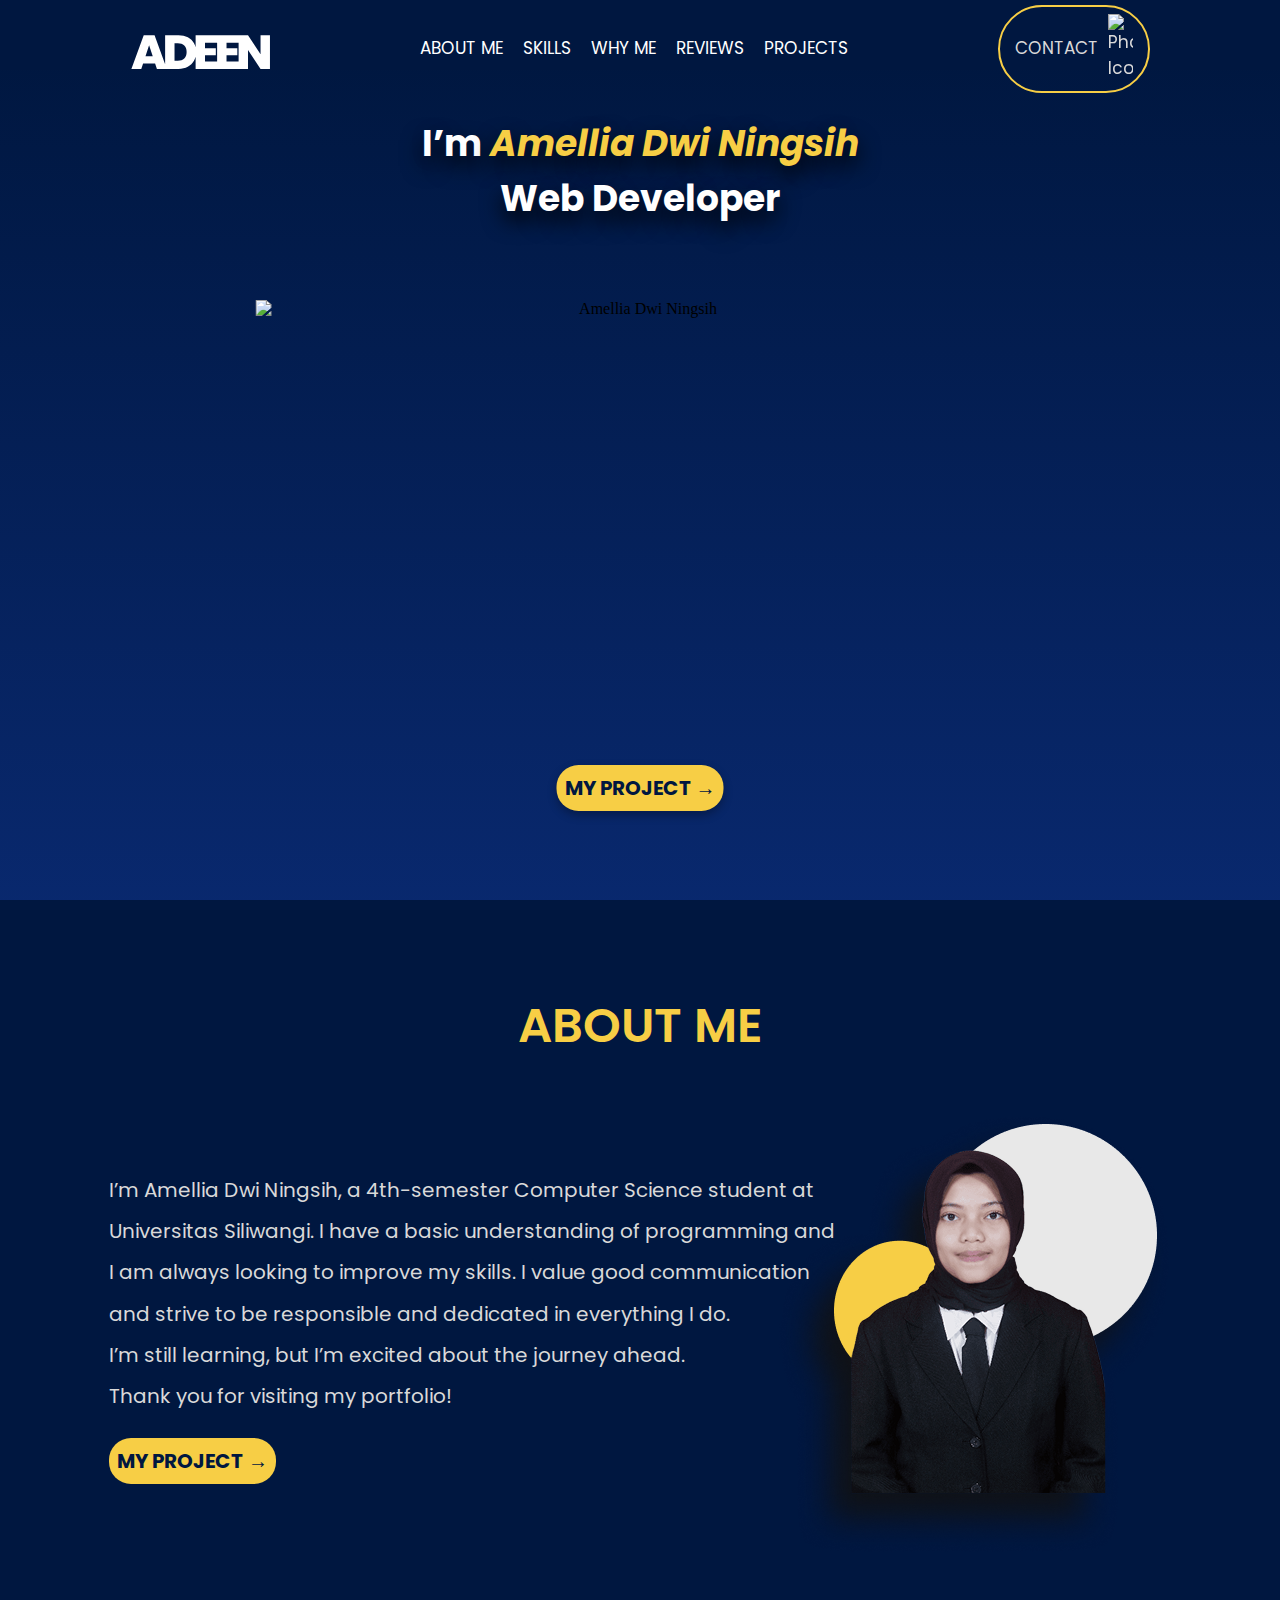
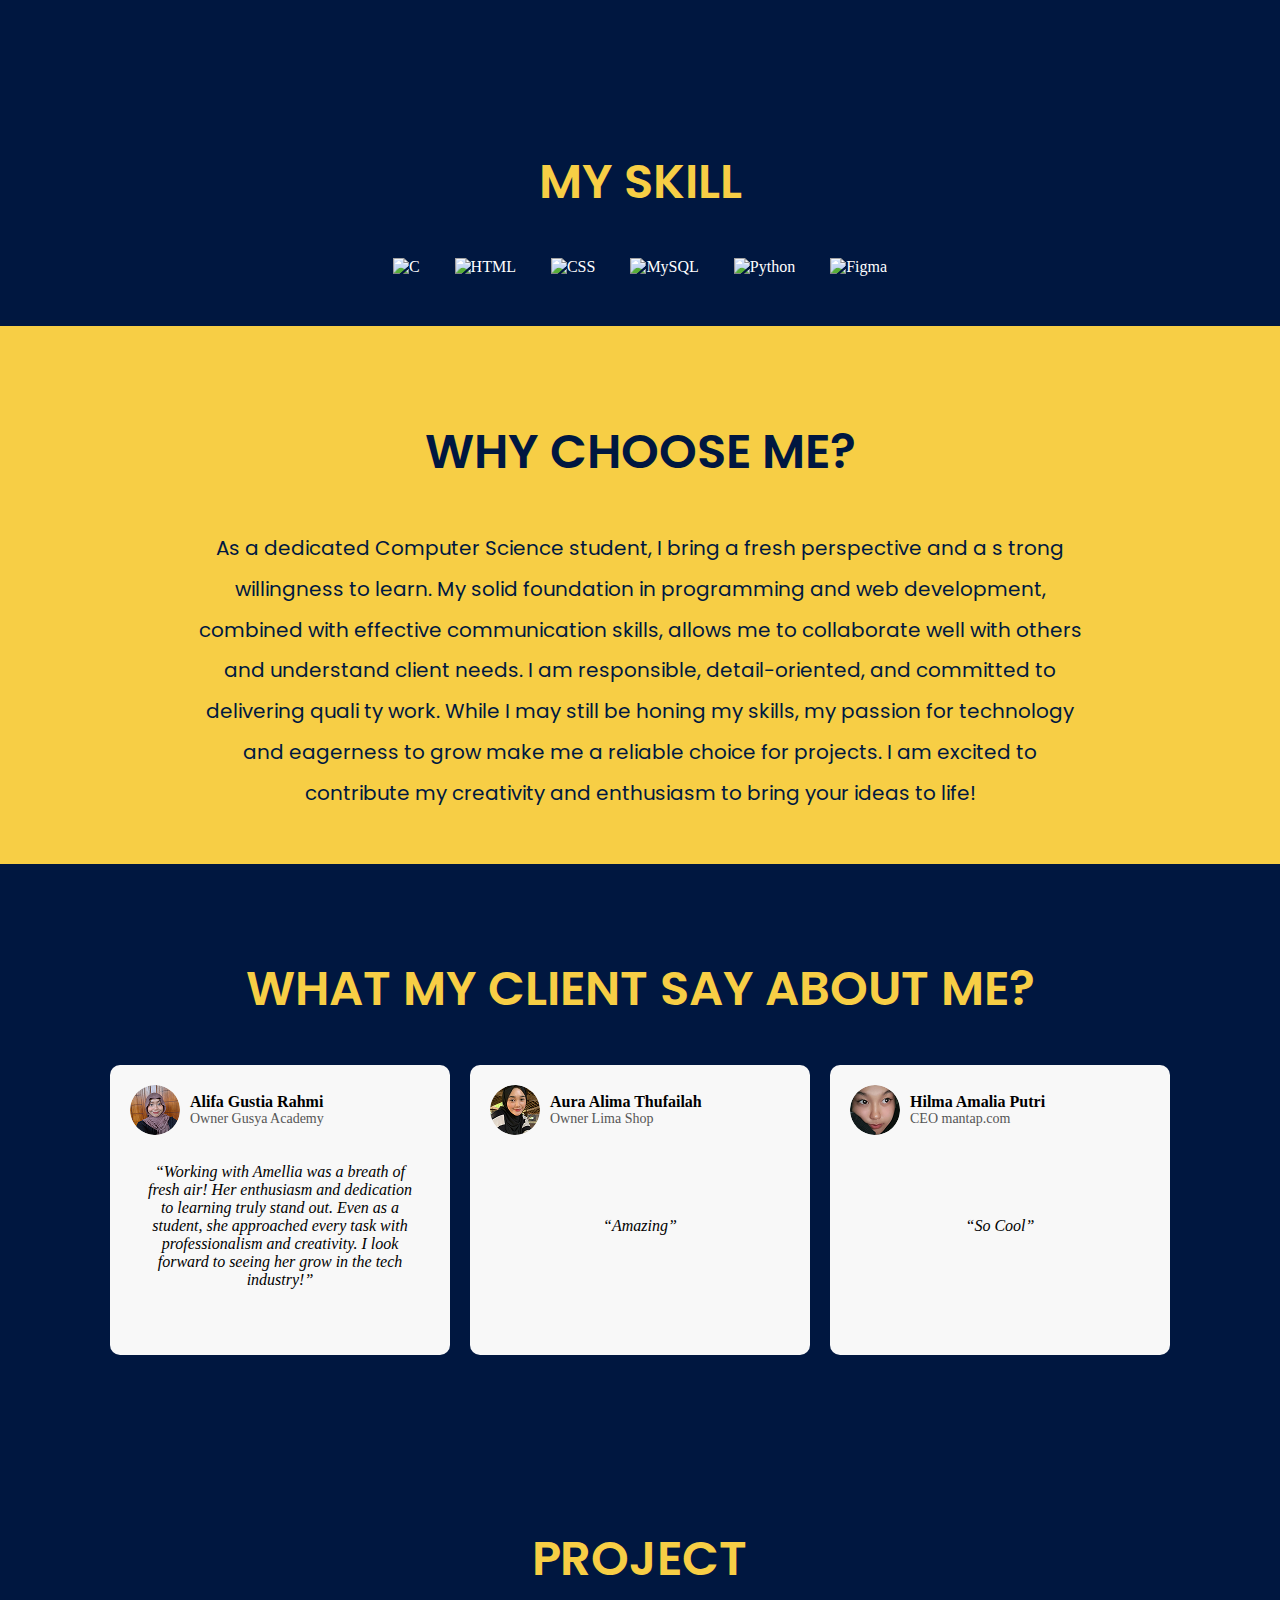
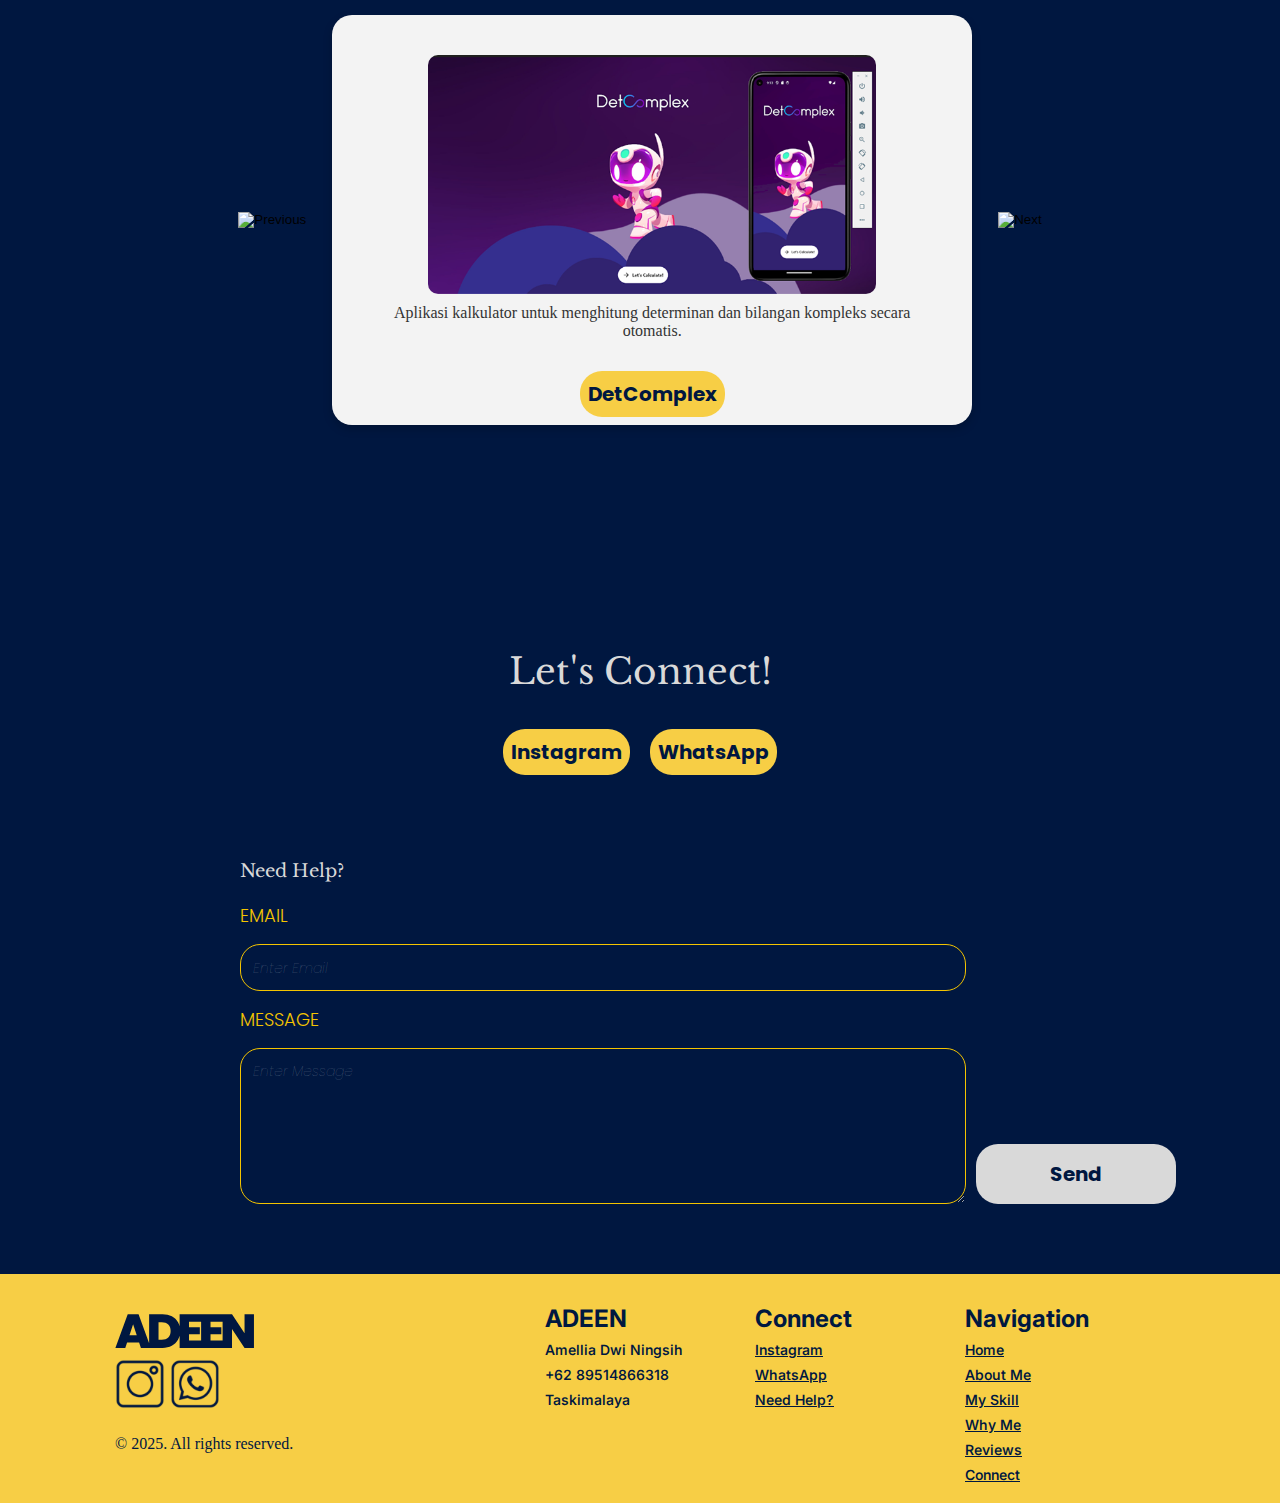
==== index.html @ 59eda33c "penyesuaian css -responsif" ====
<!DOCTYPE html>
<html lang="id"> 
  <head>
    <meta charset="UTF-8" />
    <meta name="viewport" content="width=device-width, initial-scale=1.0" />
    <title>Portofolio Amelia</title>
    <link rel="stylesheet" href="styles.css" />
  </head>
  <body>
    <header>
      <nav>
        <div class="logo-nav">
          <img src="gambar/logoADEENwhite.svg" alt="ADEEN Logo" />
        </div>
        <!-- <div class="hamburger" id="hamburger">&#9776;</div> -->
        <ul class="nav-menu">
          <li class="list-nav-menu">
            <a href="#about">ABOUT ME</a>
          </li>
          <li class="list-nav-menu"><a href="#skills">SKILLS</a></li>
          <li class="list-nav-menu"><a href="#why-me">WHY ME</a></li>
          <li class="list-nav-menu">
            <a href="#reviews">REVIEWS</a>
          </li>
          <li class="list-nav-menu">
            <a href="#projects">PROJECTS</a>
          </li>
        </ul>
        <a href="#connect" class="contact-button list-nav-menu">
          CONTACT
          <img src="gambar/call.svg" alt="Phone Icon" class="phone-icon" />
        </a>
      </nav>
    </header>

    <!-- <script src="script.js"></script> -->

    <!-- Home -->
    <section id="home">
      <p class="home-tittle-shadow">
               <span class="htittle-white">I’m</span
          ><span class="htittle-white">&nbsp;</span
          ><span class="htittle-yellow">Amellia Dwi Ningsih<br /></span
          ><span class="htittle-white">Web Developer</span>
        </p>
      </p>
      <img src="gambar/akuhome.svg" alt="Amellia Dwi Ningsih" />
      <a href="#projects" class="button">MY PROJECT →</a>
    </section>

    <!-- about -->
    <section id="about">
      <div class="about-container">
        <h2 class="tittle-nav-menu">ABOUT ME</h2>
        <div class="about-content">
          <div class="about-text">
            <div class="text-container">              
            <p class="descriptme">
              I’m Amellia Dwi Ningsih, a 4th-semester Computer Science student
              at Universitas Siliwangi. I have a basic understanding of
              programming and <br> I am always looking to improve my skills. I value
              good communication <br> and strive to be responsible and dedicated in
              everything I do.<br> I’m still learning, but I’m excited about the
              journey ahead.<br> Thank you for visiting my portfolio!
            </p>
            </div>
            <a href="#projects" class="button">MY PROJECT →</a>
          </div class="about-image">
          <img src="gambar/akuaboutme.png" alt="Amellia Dwi Ningsih" />
        </div>
      </div>
    </section>


    <!-- Skills -->
    <br>
    <br>
    <br>
    <section id="skills">
      <div class="frame-skill-container">
        <h2 class="tittle-nav-menu">MY SKILL</h2>
        <div class="skills-container">
          <div class="skill-icon"><img src="gambar/Group c.svg" alt="C" /></div>
          <div class="skill-icon"><img src="gambar/Group html.svg" alt="HTML" /></div>
          <div class="skill-icon"><img src="gambar/Group css.svg" alt="CSS" /></div>
          <div class="skill-icon"><img src="gambar/Group sql.svg" alt="MySQL" /></div>
          <div class="skill-icon"><img src="gambar/Group py.svg" alt="Python" /></div>
          <div class="skill-icon"><img src="gambar/Group fig.svg" alt="Figma" /></div>
        </div>
      </div>
    </section>

    <!-- Why Me -->
    <section id="why-me">
      <h2 class="tittle-nav-menu">WHY CHOOSE ME?</h2>
      <p class="descript-skill">
        As a dedicated Computer Science student, I bring a fresh perspective and
        a s trong willingness to learn. My solid foundation in programming and
        web development, combined with effective communication skills, allows me
        to collaborate well with others and understand client needs. I am
        responsible, detail-oriented, and committed to delivering quali ty work.
        While I may still be honing my skills, my passion for technology and
        eagerness to grow make me a reliable choice for projects. I am excited
        to contribute my creativity and enthusiasm to bring your ideas to life!
      </p>
    </section>

    <!-- Reviews -->
    <section id="reviews">
      <h2 class="tittle-nav-menu">WHAT MY CLIENT SAY ABOUT ME?</h2>
      <div class="reviews-container">
        <div class="review">
          <div class="testimonials">
            <div class="testimonial">
              <div class="info-container">
                <img src="gambar/alifa.png" alt="Alifa Gustia Rahmi" />
                <div class="info">
                  <h4>Alifa Gustia Rahmi</h4>
                  <p>Owner Gusya Academy</p>
                </div>
              </div>
              <p class="quote">“Working with Amellia was a breath of fresh air! Her enthusiasm and dedication to learning truly stand out. Even as a student, she approached every task with professionalism and creativity. I look forward to seeing her grow in the tech industry!”</p>
            </div>
          
            <div class="testimonial">
              <div class="info-container">
              <img src="gambar/aura.png" alt="Aura Alima Thufailah" />
              <div class="info">
                <h4>Aura Alima Thufailah</h4>
                <p>Owner Lima Shop</p>
              </div>
              </div>
              <p class="quote">“Amazing”</p>
            </div>
          
            <div class="testimonial">
               <div class="info-container">
              <img src="gambar/hilma.png" alt="Hilma Amalia Putri" />
              <div class="info">
                <h4>Hilma Amalia Putri</h4>
                <p>CEO mantap.com</p>
              </div>
              </div>
              <p class="quote">“So Cool”</p>
              </div>
          </div>
          <br>
        </div>
      </div>
    </section>      

        
    <!-- Project -->
    <section id="projects">
      <div class="project-frame-container">
        <div class="project-tittle">PROJECT</div>

        <div class="project-container">
          <!-- Tombol panah kiri -->
          <button class="prev" onclick="prevSlide()">
            <img src="gambar/arrow left.svg" alt="Previous" />
          </button>

          <!-- Project Slider -->
          <div class="project-slider">
            <div class="project-wrapper">
              <div class="project-card">
                <img src="gambar/detcomplex1.png" alt="Project 1" />
                <p class="project-description">
                  Aplikasi kalkulator untuk menghitung determinan dan bilangan
                  kompleks secara otomatis.
                </p>
                <button class="button">DetComplex</button>
              </div>
              <div class="project-card">
                <img src="gambar/namboot1.png" alt="Project 2" />
                <p class="project-description">Deskripsi proyek kedua.</p>
                <button class="button">Lihat Detail</button>
              </div>
            </div>
          </div>

          <!-- Tombol panah kanan -->

          <button class="next" onclick="nextSlide()">
            <img src="gambar/arrow right.svg" alt="Next" />
          </button>
        </div>
      </div>
    </section>

    <!-- Connect -->
     <br><br><br><br> <br><br><br><br>
    <section id="connect">
      <div class="container-lets">
      <div class="lets-tittle">Let's Connect!</div>
      <div class="connect-buttons-container">
        <a href="#" class="button">Instagram</a>
        <a href="#" class="button">WhatsApp</a>
      </div>
      </div>
    </section>
 

    <!-- FAQ -->
    <section id="faq">
      <div class="faq-container">
      <h2 class="faq-title">Need Help?</h2>
      <form class="faq-form">
        <label for="email">EMAIL</label>
        <input type="email" id="email" name="email" placeholder="Enter Email" required />      
          <label for="message">MESSAGE</label>
          <div class="message-container">
        <textarea id="message" name="message" placeholder="Enter Message" required></textarea>

        <button type="submit" class="button">Send</button>
        </div>
      </form>
    </div>
    </section>

    <!-- Footer -->
    <footer>
      <div class="footer-container">
        <div class="footer-col">
          <div class="logo">
            <img src="gambar/logoADEENblue.svg" alt="ADEEN Logo" />
          </div>
          <div class="social-icons">
            <img class="soc-logo" src="gambar/instagram.svg" alt="Instagram" />
            <img class="soc-logo" src="gambar/whatsapp.svg" alt="WhatsApp" />
          </div>
          <p>&copy; 2025. All rights reserved.</p>
        </div>
        <div class="frame-nav-footbar">
          <div class="footer-col">
            <div class="tittle-footer-menu">ADEEN</div>
            <div>Amellia Dwi Ningsih</div>
            <div>+62 89514866318</div>
            <div>Taskimalaya</div>
          </div>
          <div class="footer-col">
            <div class="tittle-footer-menu">Connect</div>
            <a href="#">Instagram</a>
            <a href="#">WhatsApp</a>
            <a href="#faq">Need Help?</a>
          </div>
          <div class="footer-col">
            <div class="tittle-footer-menu">Navigation</div>
            <a href="#home">Home</a>
            <a href="#about">About Me</a>
            <a href="#skills">My Skill</a>
            <a href="#why-me">Why Me</a>
            <a href="#reviews">Reviews</a>
            <a href="#connect">Connect</a>
          </div>
        </div>
      </div>
    </footer>
  </body>
</html>
---- styles.css ----
@import url("https://fonts.googleapis.com/css?family=Poppins:700,600,700italic,300,800,500,400|Baskervville:400,400italic|Libre+Baskerville:400|Inter:500,700");

/* font */

/* ================= */
/* BUTTON */
/* ================= */
.button {
  font-size: 20px;
  font-family: "Poppins", Helvetica;
  font-weight: 700;
  color: #001740;
  background-color: #f7ce45;
  border-radius: 22px;
  padding: 8px;
  display: inline-flex;
  align-items: center;
  justify-content: center;
  gap: 5px;
  overflow: hidden;
  text-align: center;
  line-height: normal;
  text-decoration: none;
  border: none;
  cursor: pointer;
  transition: background-color 0.3s ease;
}

/* Efek hover */
.button:hover {
  background-color: #e0a800;
  transform: scale(1.1);
  box-shadow: 0px 4px 10px rgba(0, 0, 0, 0.2);
}

/* Efek aktif (saat diklik) */
.button:active {
  transform: scale(0.95);
}

#home .button {
  position: absolute;
  top: 85%;
  left: 50%;
  transform: translateX(-50%);
  box-shadow: 0px 4px 10px rgba(0, 0, 0, 0.3);
  z-index: 5;
}

#about .button {
  width: fit-content;
  float: left;
  margin-left: 0;
}

#projects .button {
  margin-top: 15px;
  margin-bottom: 20px;
}

#faq .button {
  background-color: #d9d9d9;
  position: relative;
  white-space: nowrap;
  width: fit-content;
  padding: 15px 25px;
  min-width: 200px;
}

/* ============== */
/* TITTLE MENU*/
/* ============== */
.list-nav-menu {
  color: #d9d9d9;
  font-family: "Poppins", Helvetica;
  font-size: 17px;
  font-style: normal;
  font-weight: 400;
  line-height: 1.5;
  margin-top: -10px;
  transition: color 0.3s ease, transform 0.2s ease, text-shadow 0.3s ease;
  text-decoration: none;
}

.next:hover,
.prev:hover,
.list-nav-menu:hover {
  color: #ffffff; /* Warna lebih terang */
  text-shadow: 0px 0px 10px rgba(255, 255, 255, 0.7); /* Efek glow */
  transform: scale(1.05); /* Sedikit membesar */
}

.list-nav-menu:active {
  color: #ffcc00; /* Warna berubah saat diklik */
  transform: scale(0.95); /* Sedikit mengecil untuk efek ditekan */
}

.tittle-nav-menu {
  color: #f7ce45;
  font-family: "Poppins", Helvetica;
  font-size: 48px;
  font-style: normal;
  font-weight: 600;
}

#why-me .tittle-nav-menu {
  color: #001740;
}

.tittle-footer-menu {
  color: #001840;
  font-family: "Inter", Helvetica;
  font-size: 24px;
  font-style: normal;
  font-weight: 700;
  padding: 0;
}

/* =============== */
/* BODY */

body,
html {
  overflow-x: hidden;
  width: 100%;
  margin: 0;
  padding: 0;
  background: #001740;
  background-size: cover;
  background-position: center;
}

/* ============== */
/* HEADER/NAV */

header {
  background: #001740;
  color: white;
  padding: 15px 0;
  text-align: center;
  position: fixed;
  width: 100%;
  height: 40px;
  top: 0;
  z-index: 1000;
}

nav {
  display: flex;
  justify-content: center;
  align-items: center;
  gap: 150px;
  padding: 0px;
}

.nav-menu {
  list-style: none;
  display: flex;
  gap: 20px;
  padding: 0;
}

.nav-menu li a {
  color: white;
  text-decoration: none;
}

.contact-button {
  display: inline-flex;
  justify-content: center;
  align-items: center;
  background: transparent; /* Menghapus background color */
  padding: 10px 15px;
  border-radius: 100px;
  text-decoration: none;
  border: 2px solid #f7ce45;
}

.contact-button:hover {
  background: #e0a800;
  color: #001740;
}

.phone-icon {
  width: 25px; /* Atur lebar ikon sesuai kebutuhan */
  height: auto; /* Memastikan proporsi gambar tetap terjaga */
  margin-left: 10px; /* Memberikan jarak antara ikon dan teks */
  margin-top: -3px;
}

#home {
  width: 100%;
  height: 100vh;
  background: linear-gradient(180deg, #001740 6%, rgba(29, 80, 215, 0.3) 100%);
  padding-top: 0px;
  flex-direction: column;
  align-items: center;
  justify-content: center;
  text-align: center;
  overflow: hidden; /* Mencegah gambar keluar dari section */
}

.home-tittle-shadow {
  font-family: "Poppins", Helvetica;
  font-size: 36px;
  position: absolute;
  left: 50%;
  transform: translateX(-50%);
  top: 80px;
  text-shadow: 0px 10px 21.7px #000000;
  max-width: 80%; /* Lebar teks fleksibel sesuai ukuran layar */
  width: fit-content; /* Menyesuaikan lebar teks sesuai kontennya */
  text-align: center;
  z-index: 2;
}

.htittle-white {
  color: #ffffff;
  font-style: normal;
  font-weight: 700;
}

.htittle-yellow {
  color: #f7ce45;
  font-style: italic;
  font-weight: 700;
}

#home img {
  background-color: transparent;
  height: 600px;
  left: 50%;
  position: absolute;
  bottom: 0;
  width: 769px;
  transform: translateX(-50%);
  opacity: 1;
}

#about,
#skills {
  display: flex;
  align-items: center;
  padding: 50px;
  text-align: center;
  background-color: #001740;
  color: white;
  justify-content: center;
}
.about-container {
  max-width: 100%;
  width: 90%;
  display: flex;
  flex-direction: column;
  align-items: center;
  justify-content: center;
}
.about-content {
  display: flex;
  justify-content: space-between; /* Membuat dua kolom */
  align-items: center;
  width: 100%;
  gap: 100px;
  flex-wrap: wrap; /* Agar tetap responsif di layar kecil */
}

.about-text {
  flex: 1;
  min-width: 300px;
  text-align: left;
}

.descriptme {
  background-color: transparent;
  color: #d9d9d9;
  font-family: "Poppins", Helvetica;
  font-size: 20px;
  font-style: normal;
  font-weight: 400;
  letter-spacing: 0px;
  line-height: 41.3px;
  margin-left: 0px;
  margin-top: -1px;
  position: relative;
  text-align: left;
  width: 806px;
}

.about-image {
  flex-shrink: 0;
  margin-left: 100px;
  display: flex;
  justify-content: center;
}

.about-image img {
  width: 300px;
  height: auto;
  border-radius: 10px;
  object-fit: cover;
}

#why-me {
  padding: 50px;
  text-align: center;
  background-color: #f7ce45;
  color: #002147;
}

.descript-skill {
  background-color: transparent;
  color: #001840;
  font-family: "Poppins", Helvetica;
  font-size: 20px;
  font-style: normal;
  font-weight: 400;
  height: auto;
  /* left: 217px; */
  letter-spacing: 0px;
  line-height: 40.8px;
  /* position: absolute; */
  text-align: center;
  justify-content: center;
  top: 2336px;
  width: 890px;
  margin: 0 auto;
}

.skills-container {
  align-items: flex-end;
  background-color: transparent;
  display: inline-flex;
  gap: 35px;
  left: 134px;
  /* position: absolute; */
  top: 1813px;
  justify-content: center;
}

.frame-skill-container {
  display: flex;
  flex-direction: column; /* Sebagai kolom, jika Anda ingin elemen lain di bawah */
  align-items: center; /* Pusatkan secara horizontal */
  justify-content: center; /* Pusatkan secara vertikal */
}

#reviews {
  padding: 50px;
  text-align: center;
}

.testimonials {
  display: flex;
  gap: 20px;
  justify-content: center;
}

.testimonial {
  background: #f8f8f8;
  height: 250px;
  min-height: 250px;
  padding: 20px;
  border-radius: 10px;
  width: 300px;
  text-align: left; /* Rata kiri */
  display: flex;
  flex-direction: column;
  align-items: flex-start; /* Gambar & info tetap di kiri */
  justify-content: space-between; /* Pastikan ada ruang untuk quote */
  position: relative; /* Pastikan posisi relatif untuk quote */
}

.testimonial .info-container {
  display: flex;
  align-items: center;
  gap: 10px; /* Jarak antara gambar dan teks */
}

.testimonial img {
  width: 50px;
  height: 50px;
  border-radius: 50%;
  object-fit: cover;
}

.info h4 {
  margin: 0;
  font-size: 16px;
}

.info p {
  margin: 0;
  font-size: 14px;
  color: #555;
}

.quote {
  font-style: italic;
  text-align: center;
  position: absolute; /* Quote akan tetap di tengah */
  top: 50%; /* Pusatkan secara vertikal */
  left: 50%; /* Pusatkan secara horizontal */
  transform: translate(
    -50%,
    -50%
  ); /* Koreksi posisi agar benar-benar di tengah */
  width: 80%; /* Bisa disesuaikan agar tidak terlalu melebar */
}

.project-frame-container {
  display: flex;
  flex-direction: column; /* Sebagai kolom, jika Anda ingin elemen lain di bawah */
  align-items: center; /* Pusatkan secara horizontal */
  justify-content: center; /* Pusatkan secara vertikal */
}
.project-container {
  display: flex;
  align-items: center;
  justify-content: center;
  gap: 20px;
}
.project-tittle {
  text-align: center;
  color: #f7ce45;
  font-family: "Poppins", Helvetica;
  font-size: 48px;
  font-style: normal;
  font-weight: 600;
  margin-bottom: 20px;
  padding-top: 100px;
}

.project-slider {
  position: relative;
  width: 600px;
  height: 370px;
  margin: auto;
  overflow: hidden;
  background-color: #f3f3f3;
  border-radius: 20px;
  padding: 20px;
  box-shadow: 0 4px 10px rgba(0, 0, 0, 0.2);
}

.project-wrapper {
  display: flex;
  transition: transform 0.5s ease-in-out;
  width: 100%;
}

.project-card {
  min-width: 100%;
  text-align: center;
  padding: 20px;
  box-sizing: border-box;
}

.project-description {
  margin-top: 10px;
  font-size: 16px;
  color: #333;
}

.prev,
.next {
  background-color: transparent;
  border: none;
  cursor: pointer;
  z-index: 10;
  position: relative;
}

.prev img,
.next img {
  width: 50px; /* Atur ukuran SVG */
  height: 50px;
}

.project-card img {
  max-width: 80%; /* Atur ukuran maksimal gambar */
  height: auto;
  display: block;
  margin: 0 auto;
  border-radius: 10px;
  object-fit: contain; /* Pastikan gambar tidak terpotong */
}

.container-lets {
  display: flex;
  flex-direction: column; /* Sebagai kolom, jika Anda ingin elemen lain di bawah */
  align-items: center; /* Pusatkan secara horizontal */
  justify-content: center; /* Pusatkan secara vertikal */
  gap: 15px;
}

.lets-tittle {
  color: #d9d9d9;
  font-family: "Libre Baskerville", Helvetica;
  font-size: 36px;
  font-weight: 400;
  margin-bottom: 20px;
  padding-top: 80px;
}

.connect-buttons-container {
  display: flex;
  justify-content: center;
  gap: 20px;
}

#faq {
  background-color: #001740;
  padding: 50px 20px;
  text-align: center;
  justify-content: center;
}

.faq-container {
  display: flex;
  flex-direction: column;
  align-items: left;
  justify-content: center;
  width: 80%;
  max-width: 800px; /* Batasi lebar agar tidak terlalu besar */
  margin: 0 auto; /* Pusatkan secara horizontal */
  padding: 20px;
  text-align: center;
}
.faq-title {
  color: #d9d9d9;
  font-family: "Libre Baskerville", Helvetica;
  font-size: 18px;
  font-weight: 400;
  margin-bottom: 20px;
  margin-left: 0px;
  text-align: left;
}

.faq-form {
  max-width: 700px;
  margin-left: 0px; /* Menjadikan form sejajar kiri */
  display: flex;
  flex-direction: column;
  gap: 15px;
  align-items: flex-start; /* Menjadikan elemen sejajar kiri */
}

.faq-form label {
  text-align: left;
  color: #f4c400;
  font-family: "Poppins", Helvetica;
  font-size: 18px;
  font-weight: 300;
}

.faq-form input,
.faq-form textarea {
  width: 100%;
  padding: 12px;
  border: 1px solid #f4c400;
  background-color: transparent;
  border-radius: 20px;
  font-size: 18px;
  color: #ffffff;
}

.faq-form input::placeholder,
.faq-form textarea::placeholder {
  color: rgba(255, 255, 255, 0.3);
  font-family: "Poppins", Helvetica;
  font-size: 14px;
  font-style: normal;
  font-weight: 100;
  font-style: italic;
}

.faq-form textarea {
  height: 130px; /* Ubah sesuai kebutuhan */
  min-height: 130px; /* Mencegah textarea menjadi lebih kecil */
  resize: vertical;
  width: 500px;
  min-width: 700px;
}

.message-container {
  display: flex;
  align-items: end; /* Pastikan tombol dan textarea sejajar */
  width: 90%;
  gap: 10px;
}

footer {
  width: 100%;
  background-color: #f7ce45;
  color: #001740;
  text-align: center;
  padding: 20px 0;
  position: relative;
  bottom: 0;
  left: 0;
}

.footer-container {
  display: flex;
  justify-content: space-around;
  width: 100%;
  margin: 0 auto;
}

.footer-col {
  align-items: flex-start;
  background-color: transparent;
  display: flex;
  flex-direction: column;
  position: relative;
  width: 200px;
  gap: 10px; /* Membuat jarak antar elemen menjadi 10px */
}

.logo {
  padding-top: 20px;
}

.social-icons {
  align-items: center;
  background-color: transparent;
  display: inline-flex;
  flex: 0 0 auto;
  gap: 5px;
  margin-top: -3px;
}

.soc-logo {
  width: 50px;
}

.frame-nav-footbar {
  align-items: flex-start;
  background-color: transparent;
  display: flex; /* Mengubah dari inline-flex ke flex agar lebih responsif */
  gap: 10px; /* Jarang antar kolom dalam frame-nav-footbar */
  margin-top: 10px; /* Jarak antara frame-nav-footbar dan footer-col di atasnya */
}
.frame-nav-footbar .footer-col a,
.frame-nav-footbar .footer-col div:not(.tittle-footer-menu) {
  color: #001840;
  font-family: "Inter", Helvetica;
  font-size: 14px;
  font-style: normal;
  font-weight: 550;
  white-space: nowrap;
  display: inline-flex;
  flex: 0 0 auto;
  margin-top: -2px;
  position: relative;
}

@media (max-width: 1024px) {
  /* Atur elemen untuk layar tablet */
}
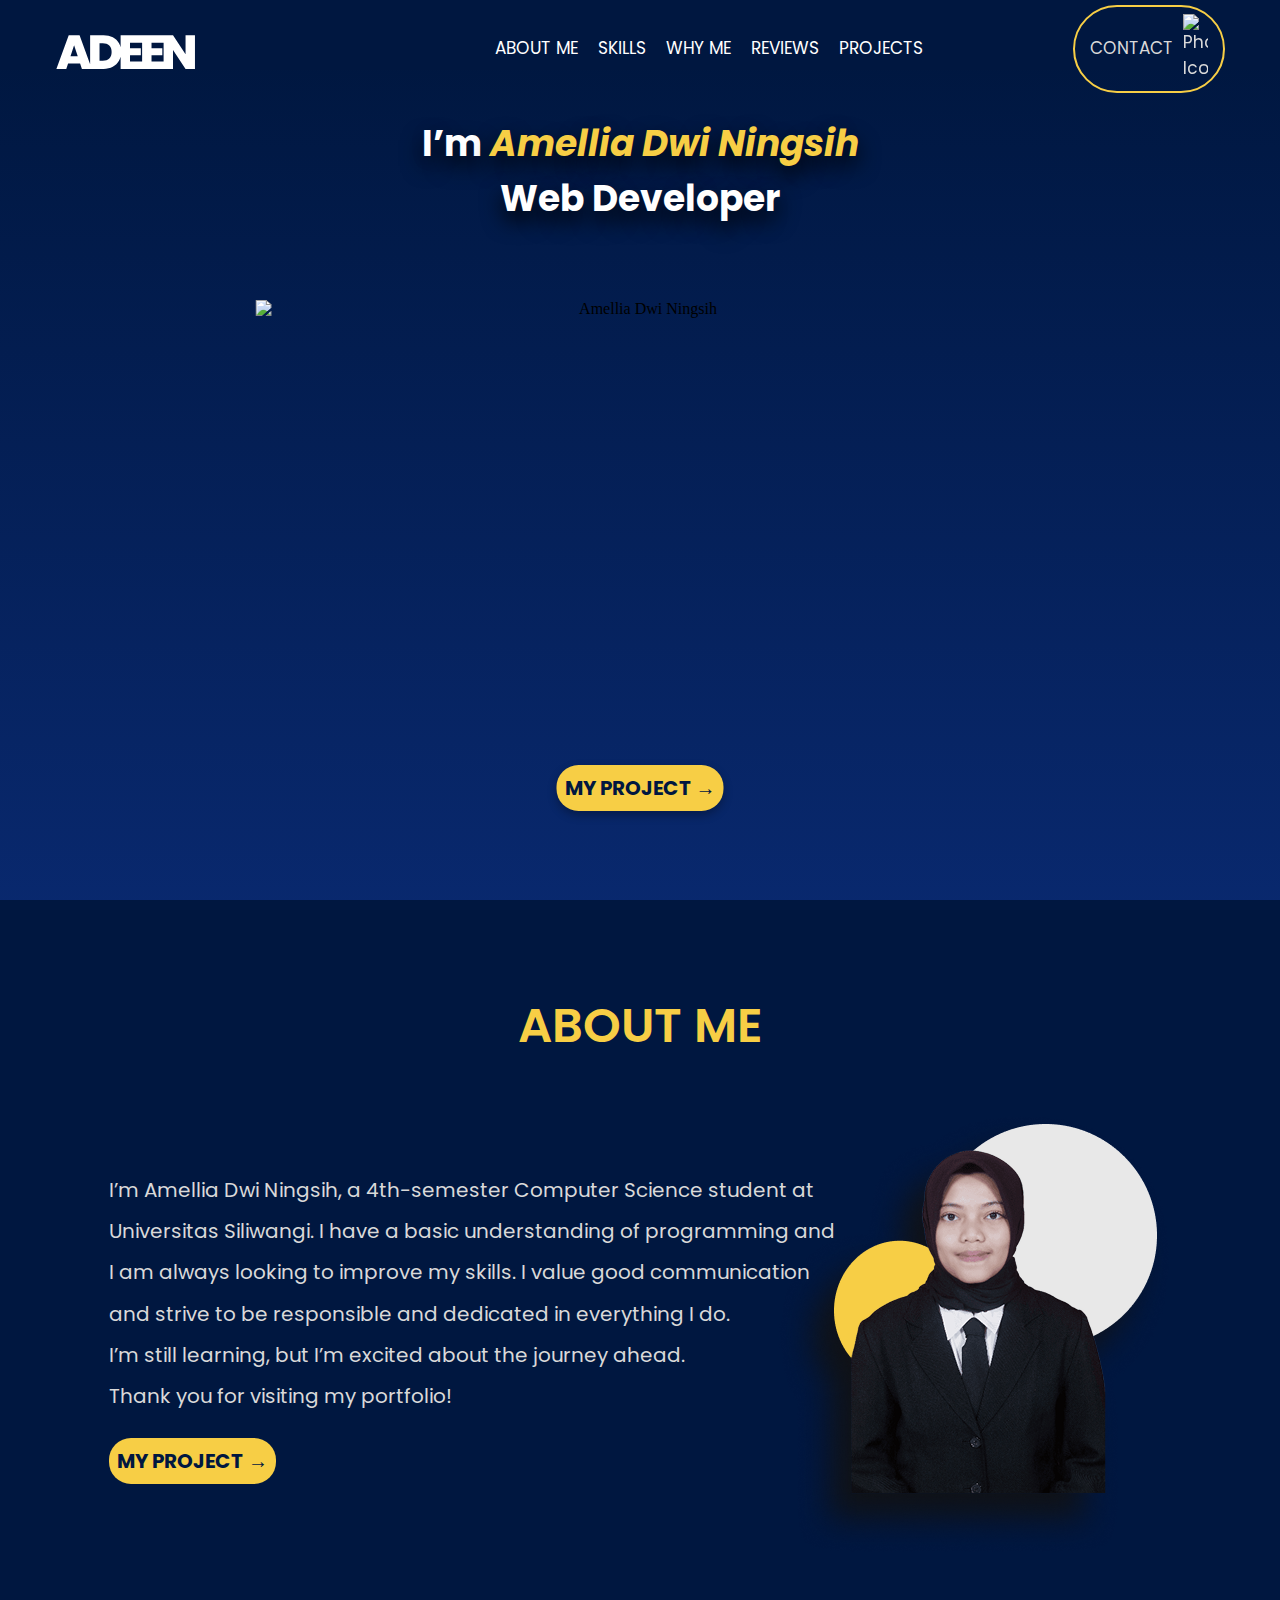
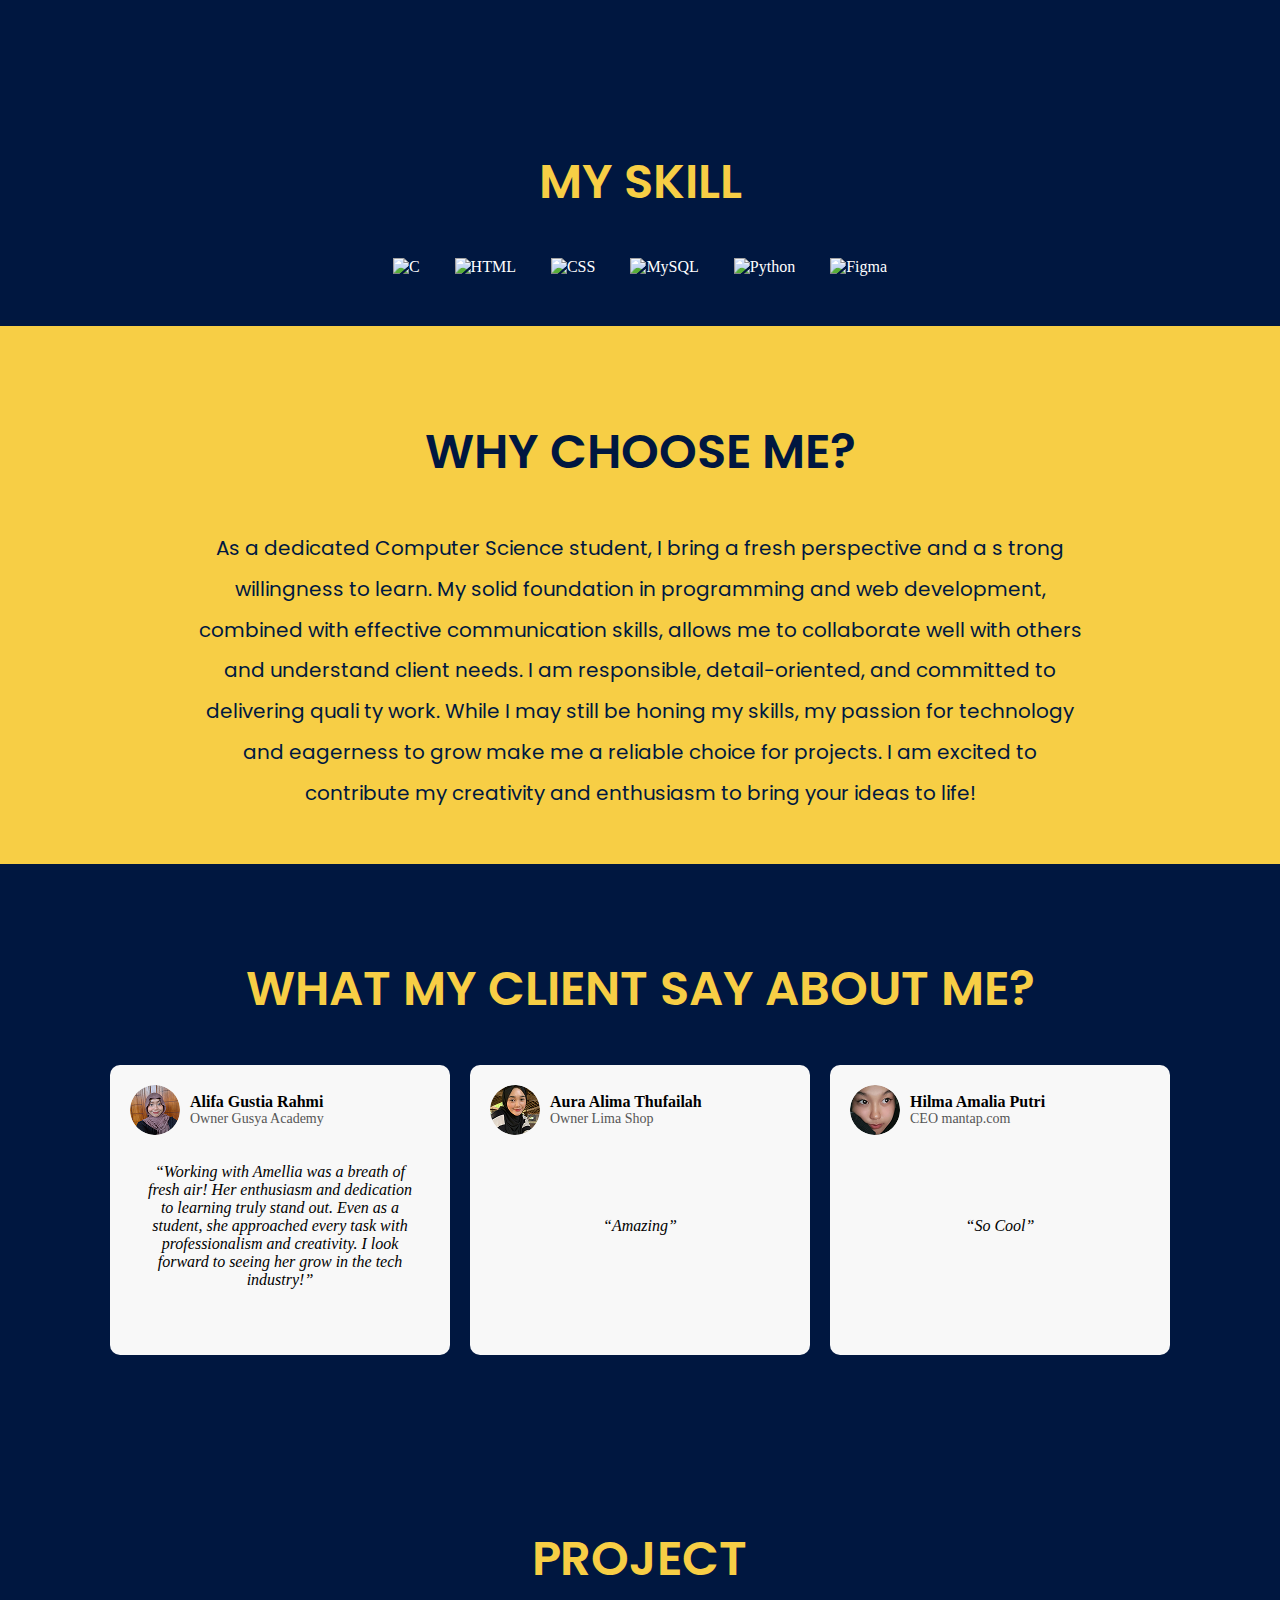
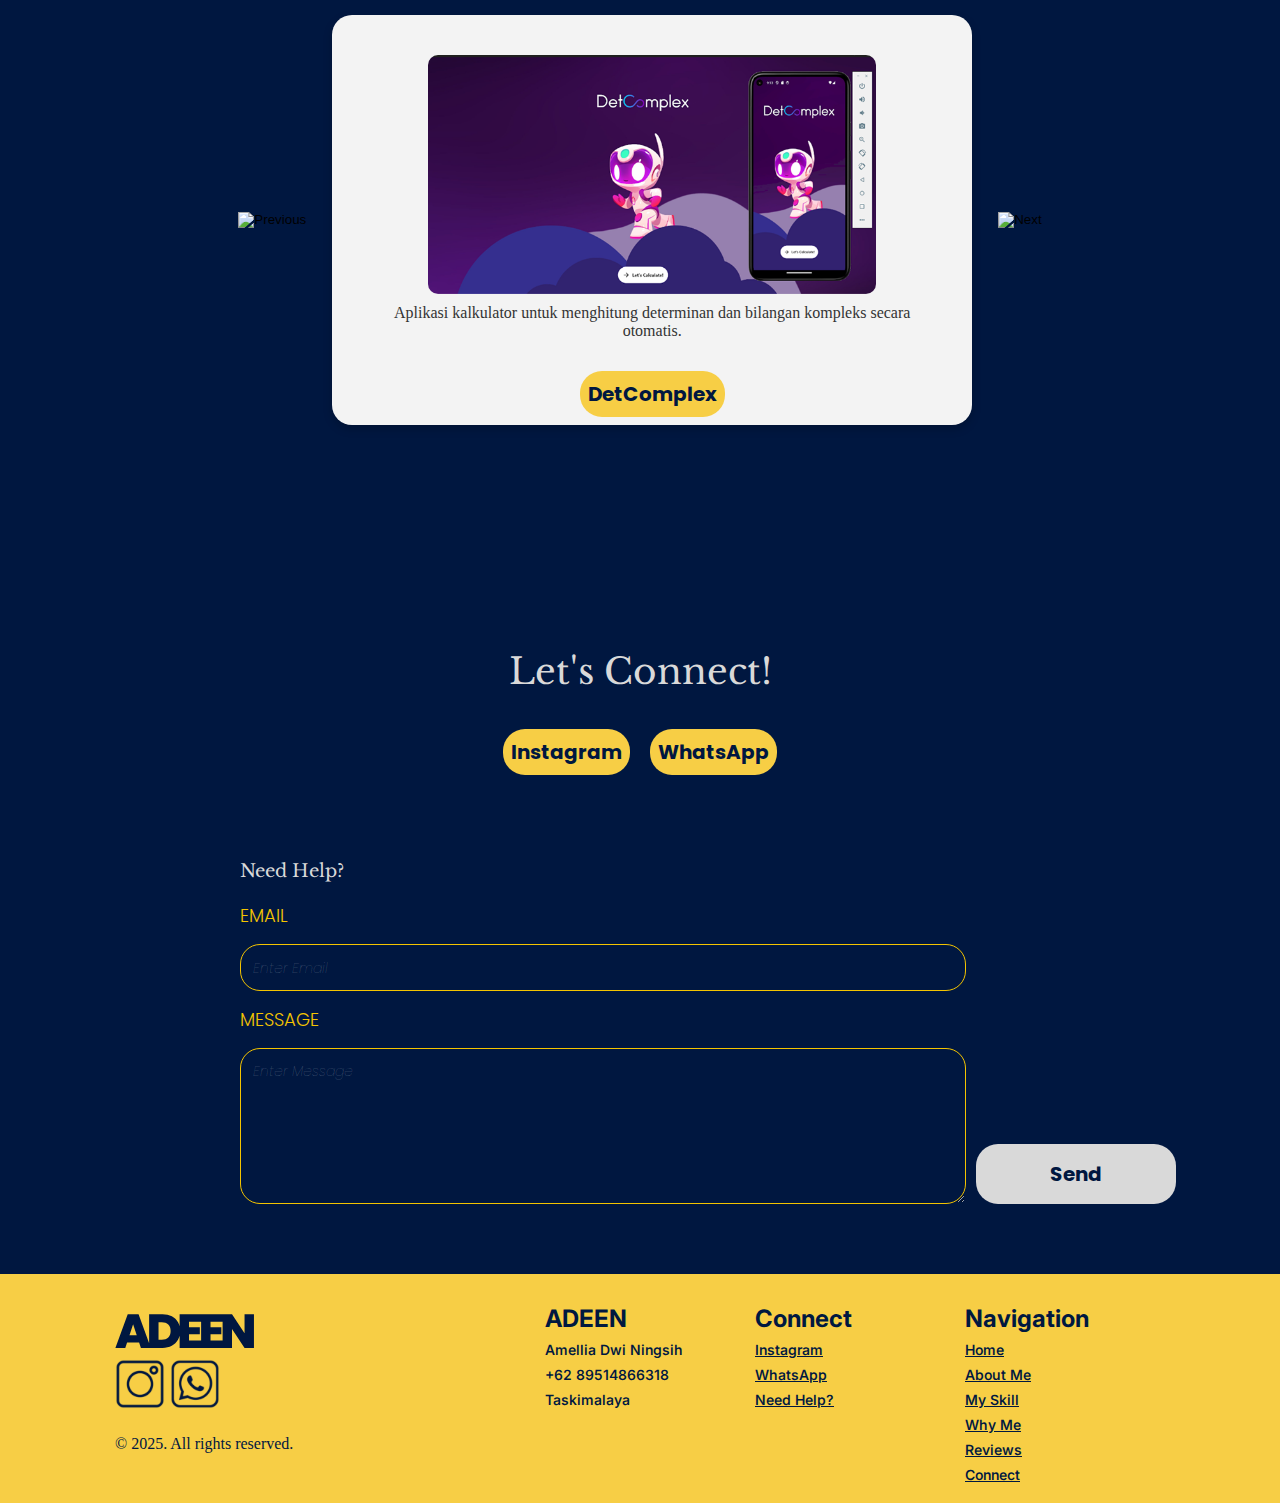
==== commit e481807c: "pasang css" ====
--- a/index.html
+++ b/index.html
@@ -1,261 +1,265 @@
-<!DOCTYPE html>
-<html lang="id"> 
-  <head>
-    <meta charset="UTF-8" />
-    <meta name="viewport" content="width=device-width, initial-scale=1.0" />
-    <title>Portofolio Amelia</title>
-    <link rel="stylesheet" href="styles.css" />
-  </head>
-  <body>
-    <header>
-      <nav>
-        <div class="logo-nav">
-          <img src="gambar/logoADEENwhite.svg" alt="ADEEN Logo" />
-        </div>
-        <!-- <div class="hamburger" id="hamburger">&#9776;</div> -->
-        <ul class="nav-menu">
-          <li class="list-nav-menu">
-            <a href="#about">ABOUT ME</a>
-          </li>
-          <li class="list-nav-menu"><a href="#skills">SKILLS</a></li>
-          <li class="list-nav-menu"><a href="#why-me">WHY ME</a></li>
-          <li class="list-nav-menu">
-            <a href="#reviews">REVIEWS</a>
-          </li>
-          <li class="list-nav-menu">
-            <a href="#projects">PROJECTS</a>
-          </li>
-        </ul>
-        <a href="#connect" class="contact-button list-nav-menu">
-          CONTACT
-          <img src="gambar/call.svg" alt="Phone Icon" class="phone-icon" />
-        </a>
-      </nav>
-    </header>
-
-    <!-- <script src="script.js"></script> -->
-
-    <!-- Home -->
-    <section id="home">
-      <p class="home-tittle-shadow">
-               <span class="htittle-white">I’m</span
-          ><span class="htittle-white">&nbsp;</span
-          ><span class="htittle-yellow">Amellia Dwi Ningsih<br /></span
-          ><span class="htittle-white">Web Developer</span>
-        </p>
-      </p>
-      <img src="gambar/akuhome.svg" alt="Amellia Dwi Ningsih" />
-      <a href="#projects" class="button">MY PROJECT →</a>
-    </section>
-
-    <!-- about -->
-    <section id="about">
-      <div class="about-container">
-        <h2 class="tittle-nav-menu">ABOUT ME</h2>
-        <div class="about-content">
-          <div class="about-text">
-            <div class="text-container">              
-            <p class="descriptme">
-              I’m Amellia Dwi Ningsih, a 4th-semester Computer Science student
-              at Universitas Siliwangi. I have a basic understanding of
-              programming and <br> I am always looking to improve my skills. I value
-              good communication <br> and strive to be responsible and dedicated in
-              everything I do.<br> I’m still learning, but I’m excited about the
-              journey ahead.<br> Thank you for visiting my portfolio!
-            </p>
-            </div>
-            <a href="#projects" class="button">MY PROJECT →</a>
-          </div class="about-image">
-          <img src="gambar/akuaboutme.png" alt="Amellia Dwi Ningsih" />
-        </div>
-      </div>
-    </section>
-
-
-    <!-- Skills -->
-    <br>
-    <br>
-    <br>
-    <section id="skills">
-      <div class="frame-skill-container">
-        <h2 class="tittle-nav-menu">MY SKILL</h2>
-        <div class="skills-container">
-          <div class="skill-icon"><img src="gambar/Group c.svg" alt="C" /></div>
-          <div class="skill-icon"><img src="gambar/Group html.svg" alt="HTML" /></div>
-          <div class="skill-icon"><img src="gambar/Group css.svg" alt="CSS" /></div>
-          <div class="skill-icon"><img src="gambar/Group sql.svg" alt="MySQL" /></div>
-          <div class="skill-icon"><img src="gambar/Group py.svg" alt="Python" /></div>
-          <div class="skill-icon"><img src="gambar/Group fig.svg" alt="Figma" /></div>
-        </div>
-      </div>
-    </section>
-
-    <!-- Why Me -->
-    <section id="why-me">
-      <h2 class="tittle-nav-menu">WHY CHOOSE ME?</h2>
-      <p class="descript-skill">
-        As a dedicated Computer Science student, I bring a fresh perspective and
-        a s trong willingness to learn. My solid foundation in programming and
-        web development, combined with effective communication skills, allows me
-        to collaborate well with others and understand client needs. I am
-        responsible, detail-oriented, and committed to delivering quali ty work.
-        While I may still be honing my skills, my passion for technology and
-        eagerness to grow make me a reliable choice for projects. I am excited
-        to contribute my creativity and enthusiasm to bring your ideas to life!
-      </p>
-    </section>
-
-    <!-- Reviews -->
-    <section id="reviews">
-      <h2 class="tittle-nav-menu">WHAT MY CLIENT SAY ABOUT ME?</h2>
-      <div class="reviews-container">
-        <div class="review">
-          <div class="testimonials">
-            <div class="testimonial">
-              <div class="info-container">
-                <img src="gambar/alifa.png" alt="Alifa Gustia Rahmi" />
-                <div class="info">
-                  <h4>Alifa Gustia Rahmi</h4>
-                  <p>Owner Gusya Academy</p>
-                </div>
-              </div>
-              <p class="quote">“Working with Amellia was a breath of fresh air! Her enthusiasm and dedication to learning truly stand out. Even as a student, she approached every task with professionalism and creativity. I look forward to seeing her grow in the tech industry!”</p>
-            </div>
-          
-            <div class="testimonial">
-              <div class="info-container">
-              <img src="gambar/aura.png" alt="Aura Alima Thufailah" />
-              <div class="info">
-                <h4>Aura Alima Thufailah</h4>
-                <p>Owner Lima Shop</p>
-              </div>
-              </div>
-              <p class="quote">“Amazing”</p>
-            </div>
-          
-            <div class="testimonial">
-               <div class="info-container">
-              <img src="gambar/hilma.png" alt="Hilma Amalia Putri" />
-              <div class="info">
-                <h4>Hilma Amalia Putri</h4>
-                <p>CEO mantap.com</p>
-              </div>
-              </div>
-              <p class="quote">“So Cool”</p>
-              </div>
-          </div>
-          <br>
-        </div>
-      </div>
-    </section>      
-
-        
-    <!-- Project -->
-    <section id="projects">
-      <div class="project-frame-container">
-        <div class="project-tittle">PROJECT</div>
-
-        <div class="project-container">
-          <!-- Tombol panah kiri -->
-          <button class="prev" onclick="prevSlide()">
-            <img src="gambar/arrow left.svg" alt="Previous" />
-          </button>
-
-          <!-- Project Slider -->
-          <div class="project-slider">
-            <div class="project-wrapper">
-              <div class="project-card">
-                <img src="gambar/detcomplex1.png" alt="Project 1" />
-                <p class="project-description">
-                  Aplikasi kalkulator untuk menghitung determinan dan bilangan
-                  kompleks secara otomatis.
-                </p>
-                <button class="button">DetComplex</button>
-              </div>
-              <div class="project-card">
-                <img src="gambar/namboot1.png" alt="Project 2" />
-                <p class="project-description">Deskripsi proyek kedua.</p>
-                <button class="button">Lihat Detail</button>
-              </div>
-            </div>
-          </div>
-
-          <!-- Tombol panah kanan -->
-
-          <button class="next" onclick="nextSlide()">
-            <img src="gambar/arrow right.svg" alt="Next" />
-          </button>
-        </div>
-      </div>
-    </section>
-
-    <!-- Connect -->
-     <br><br><br><br> <br><br><br><br>
-    <section id="connect">
-      <div class="container-lets">
-      <div class="lets-tittle">Let's Connect!</div>
-      <div class="connect-buttons-container">
-        <a href="#" class="button">Instagram</a>
-        <a href="#" class="button">WhatsApp</a>
-      </div>
-      </div>
-    </section>
- 
-
-    <!-- FAQ -->
-    <section id="faq">
-      <div class="faq-container">
-      <h2 class="faq-title">Need Help?</h2>
-      <form class="faq-form">
-        <label for="email">EMAIL</label>
-        <input type="email" id="email" name="email" placeholder="Enter Email" required />      
-          <label for="message">MESSAGE</label>
-          <div class="message-container">
-        <textarea id="message" name="message" placeholder="Enter Message" required></textarea>
-
-        <button type="submit" class="button">Send</button>
-        </div>
-      </form>
-    </div>
-    </section>
-
-    <!-- Footer -->
-    <footer>
-      <div class="footer-container">
-        <div class="footer-col">
-          <div class="logo">
-            <img src="gambar/logoADEENblue.svg" alt="ADEEN Logo" />
-          </div>
-          <div class="social-icons">
-            <img class="soc-logo" src="gambar/instagram.svg" alt="Instagram" />
-            <img class="soc-logo" src="gambar/whatsapp.svg" alt="WhatsApp" />
-          </div>
-          <p>&copy; 2025. All rights reserved.</p>
-        </div>
-        <div class="frame-nav-footbar">
-          <div class="footer-col">
-            <div class="tittle-footer-menu">ADEEN</div>
-            <div>Amellia Dwi Ningsih</div>
-            <div>+62 89514866318</div>
-            <div>Taskimalaya</div>
-          </div>
-          <div class="footer-col">
-            <div class="tittle-footer-menu">Connect</div>
-            <a href="#">Instagram</a>
-            <a href="#">WhatsApp</a>
-            <a href="#faq">Need Help?</a>
-          </div>
-          <div class="footer-col">
-            <div class="tittle-footer-menu">Navigation</div>
-            <a href="#home">Home</a>
-            <a href="#about">About Me</a>
-            <a href="#skills">My Skill</a>
-            <a href="#why-me">Why Me</a>
-            <a href="#reviews">Reviews</a>
-            <a href="#connect">Connect</a>
-          </div>
-        </div>
-      </div>
-    </footer>
-  </body>
-</html>
+<!DOCTYPE html>
+<html lang="id"> 
+  <head>
+    <meta charset="UTF-8" />
+    <meta name="viewport" content="width=device-width, initial-scale=1.0" />
+    <title>Portofolio Amelia</title>
+    <link rel="stylesheet" href="styles.css" />
+  </head>
+  <body>
+    <header>
+      <nav>
+        <div class="logo-nav">
+          <img src="gambar/logoADEENwhite.svg" alt="ADEEN Logo" />
+        </div>
+        <div class="hamburger-menu" onclick="toggleMenu()">
+            <div></div>
+            <div></div>
+            <div></div>
+        </div>
+        <ul class="nav-menu">
+          <li class="list-nav-menu">
+            <a href="#about">ABOUT ME</a>
+          </li>
+          <li class="list-nav-menu"><a href="#skills">SKILLS</a></li>
+          <li class="list-nav-menu"><a href="#why-me">WHY ME</a></li>
+          <li class="list-nav-menu">
+            <a href="#reviews">REVIEWS</a>
+          </li>
+          <li class="list-nav-menu">
+            <a href="#projects">PROJECTS</a>
+          </li>
+        </ul>
+        <a href="#connect" class="contact-button list-nav-menu">
+          CONTACT
+          <img src="gambar/call.svg" alt="Phone Icon" class="phone-icon" />
+        </a>
+      </nav>
+    </header>
+
+    <!-- <script src="script.js"></script> -->
+
+    <!-- Home -->
+    <section id="home">
+      <p class="home-tittle-shadow">
+               <span class="htittle-white">I’m</span
+          ><span class="htittle-white">&nbsp;</span
+          ><span class="htittle-yellow">Amellia Dwi Ningsih<br /></span
+          ><span class="htittle-white">Web Developer</span>
+        </p>
+      </p>
+      <img src="gambar/akuhome.svg" alt="Amellia Dwi Ningsih" />
+      <a href="#projects" class="button">MY PROJECT →</a>
+    </section>
+
+    <!-- about -->
+    <section id="about">
+      <div class="about-container">
+        <h2 class="tittle-nav-menu">ABOUT ME</h2>
+        <div class="about-content">
+          <div class="about-text">
+            <div class="text-container">              
+            <p class="descriptme">
+              I’m Amellia Dwi Ningsih, a 4th-semester Computer Science student
+              at Universitas Siliwangi. I have a basic understanding of
+              programming and <br> I am always looking to improve my skills. I value
+              good communication <br> and strive to be responsible and dedicated in
+              everything I do.<br> I’m still learning, but I’m excited about the
+              journey ahead.<br> Thank you for visiting my portfolio!
+            </p>
+            </div>
+            <a href="#projects" class="button">MY PROJECT →</a>
+          </div class="about-image">
+          <img src="gambar/akuaboutme.png" alt="Amellia Dwi Ningsih" />
+        </div>
+      </div>
+    </section>
+
+
+    <!-- Skills -->
+    <br>
+    <br>
+    <br>
+    <section id="skills">
+      <div class="frame-skill-container">
+        <h2 class="tittle-nav-menu">MY SKILL</h2>
+        <div class="skills-container">
+          <div class="skill-icon"><img src="gambar/c.svg" alt="C" /></div>
+          <div class="skill-icon"><img src="gambar/html.svg" alt="HTML" /></div>
+          <div class="skill-icon"><img src="gambar/css.svg" alt="CSS" /></div>
+          <div class="skill-icon"><img src="gambar/sql.svg" alt="MySQL" /></div>
+          <div class="skill-icon"><img src="gambar/py.svg" alt="Python" /></div>
+          <div class="skill-icon"><img src="gambar/fig.svg" alt="Figma" /></div>
+        </div>
+      </div>
+    </section>
+
+    <!-- Why Me -->
+    <section id="why-me">
+      <h2 class="tittle-nav-menu">WHY CHOOSE ME?</h2>
+      <p class="descript-skill">
+        As a dedicated Computer Science student, I bring a fresh perspective and
+        a s trong willingness to learn. My solid foundation in programming and
+        web development, combined with effective communication skills, allows me
+        to collaborate well with others and understand client needs. I am
+        responsible, detail-oriented, and committed to delivering quali ty work.
+        While I may still be honing my skills, my passion for technology and
+        eagerness to grow make me a reliable choice for projects. I am excited
+        to contribute my creativity and enthusiasm to bring your ideas to life!
+      </p>
+    </section>
+
+    <!-- Reviews -->
+    <section id="reviews">
+      <h2 class="tittle-nav-menu">WHAT MY CLIENT SAY ABOUT ME?</h2>
+      <div class="reviews-container">
+        <div class="review">
+          <div class="testimonials">
+            <div class="testimonial">
+              <div class="info-container">
+                <img src="gambar/alifa.png" alt="Alifa Gustia Rahmi" />
+                <div class="info">
+                  <h4>Alifa Gustia Rahmi</h4>
+                  <p>Owner Gusya Academy</p>
+                </div>
+              </div>
+              <p class="quote">“Working with Amellia was a breath of fresh air! Her enthusiasm and dedication to learning truly stand out. Even as a student, she approached every task with professionalism and creativity. I look forward to seeing her grow in the tech industry!”</p>
+            </div>
+          
+            <div class="testimonial">
+              <div class="info-container">
+              <img src="gambar/aura.png" alt="Aura Alima Thufailah" />
+              <div class="info">
+                <h4>Aura Alima Thufailah</h4>
+                <p>Owner Lima Shop</p>
+              </div>
+              </div>
+              <p class="quote">“Amazing”</p>
+            </div>
+          
+            <div class="testimonial">
+               <div class="info-container">
+              <img src="gambar/hilma.png" alt="Hilma Amalia Putri" />
+              <div class="info">
+                <h4>Hilma Amalia Putri</h4>
+                <p>CEO mantap.com</p>
+              </div>
+              </div>
+              <p class="quote">“So Cool”</p>
+              </div>
+          </div>
+          <br>
+        </div>
+      </div>
+    </section>      
+
+        
+    <!-- Project -->
+    <section id="projects">
+      <div class="project-frame-container">
+        <div class="project-tittle">PROJECT</div>
+
+        <div class="project-container">
+          <!-- Tombol panah kiri -->
+          <button class="prev" onclick="prevSlide()">
+            <img src="gambar/arrow left.svg" alt="Previous" />
+          </button>
+
+          <!-- Project Slider -->
+          <div class="project-slider">
+            <div class="project-wrapper">
+              <div class="project-card">
+                <img src="gambar/detcomplex1.png" alt="Project 1" />
+                <p class="project-description">
+                  Aplikasi kalkulator untuk menghitung determinan dan bilangan
+                  kompleks secara otomatis.
+                </p>
+                <button class="button">DetComplex</button>
+              </div>
+              <div class="project-card">
+                <img src="gambar/namboot1.png" alt="Project 2" />
+                <p class="project-description">Deskripsi proyek kedua.</p>
+                <button class="button">Lihat Detail</button>
+              </div>
+            </div>
+          </div>
+
+          <!-- Tombol panah kanan -->
+
+          <button class="next" onclick="nextSlide()">
+            <img src="gambar/arrow right.svg" alt="Next" />
+          </button>
+        </div>
+      </div>
+    </section>
+
+    <!-- Connect -->
+     <br><br><br><br> <br><br><br><br>
+    <section id="connect">
+      <div class="container-lets">
+      <div class="lets-tittle">Let's Connect!</div>
+      <div class="connect-buttons-container">
+        <a href="#" class="button">Instagram</a>
+        <a href="#" class="button">WhatsApp</a>
+      </div>
+      </div>
+    </section>
+ 
+
+    <!-- FAQ -->
+    <section id="faq">
+      <div class="faq-container">
+      <h2 class="faq-title">Need Help?</h2>
+      <form class="faq-form">
+        <label for="email">EMAIL</label>
+        <input type="email" id="email" name="email" placeholder="Enter Email" required />      
+          <label for="message">MESSAGE</label>
+          <div class="message-container">
+        <textarea id="message" name="message" placeholder="Enter Message" required></textarea>
+
+        <button type="submit" class="button">Send</button>
+        </div>
+      </form>
+    </div>
+    </section>
+
+    <!-- Footer -->
+    <footer>
+      <div class="footer-container">
+        <div class="footer-col">
+          <div class="logo">
+            <img src="gambar/logoADEENblue.svg" alt="ADEEN Logo" />
+          </div>
+          <div class="social-icons">
+            <img class="soc-logo" src="gambar/instagram.svg" alt="Instagram" />
+            <img class="soc-logo" src="gambar/whatsapp.svg" alt="WhatsApp" />
+          </div>
+          <p>&copy; 2025. All rights reserved.</p>
+        </div>
+        <div class="frame-nav-footbar">
+          <div class="footer-col">
+            <div class="tittle-footer-menu">ADEEN</div>
+            <div>Amellia Dwi Ningsih</div>
+            <div>+62 89514866318</div>
+            <div>Taskimalaya</div>
+          </div>
+          <div class="footer-col">
+            <div class="tittle-footer-menu">Connect</div>
+            <a href="#">Instagram</a>
+            <a href="#">WhatsApp</a>
+            <a href="#faq">Need Help?</a>
+          </div>
+          <div class="footer-col">
+            <div class="tittle-footer-menu">Navigation</div>
+            <a href="#home">Home</a>
+            <a href="#about">About Me</a>
+            <a href="#skills">My Skill</a>
+            <a href="#why-me">Why Me</a>
+            <a href="#reviews">Reviews</a>
+            <a href="#connect">Connect</a>
+          </div>
+        </div>
+      </div>
+    </footer>
+  </body>
+</html>
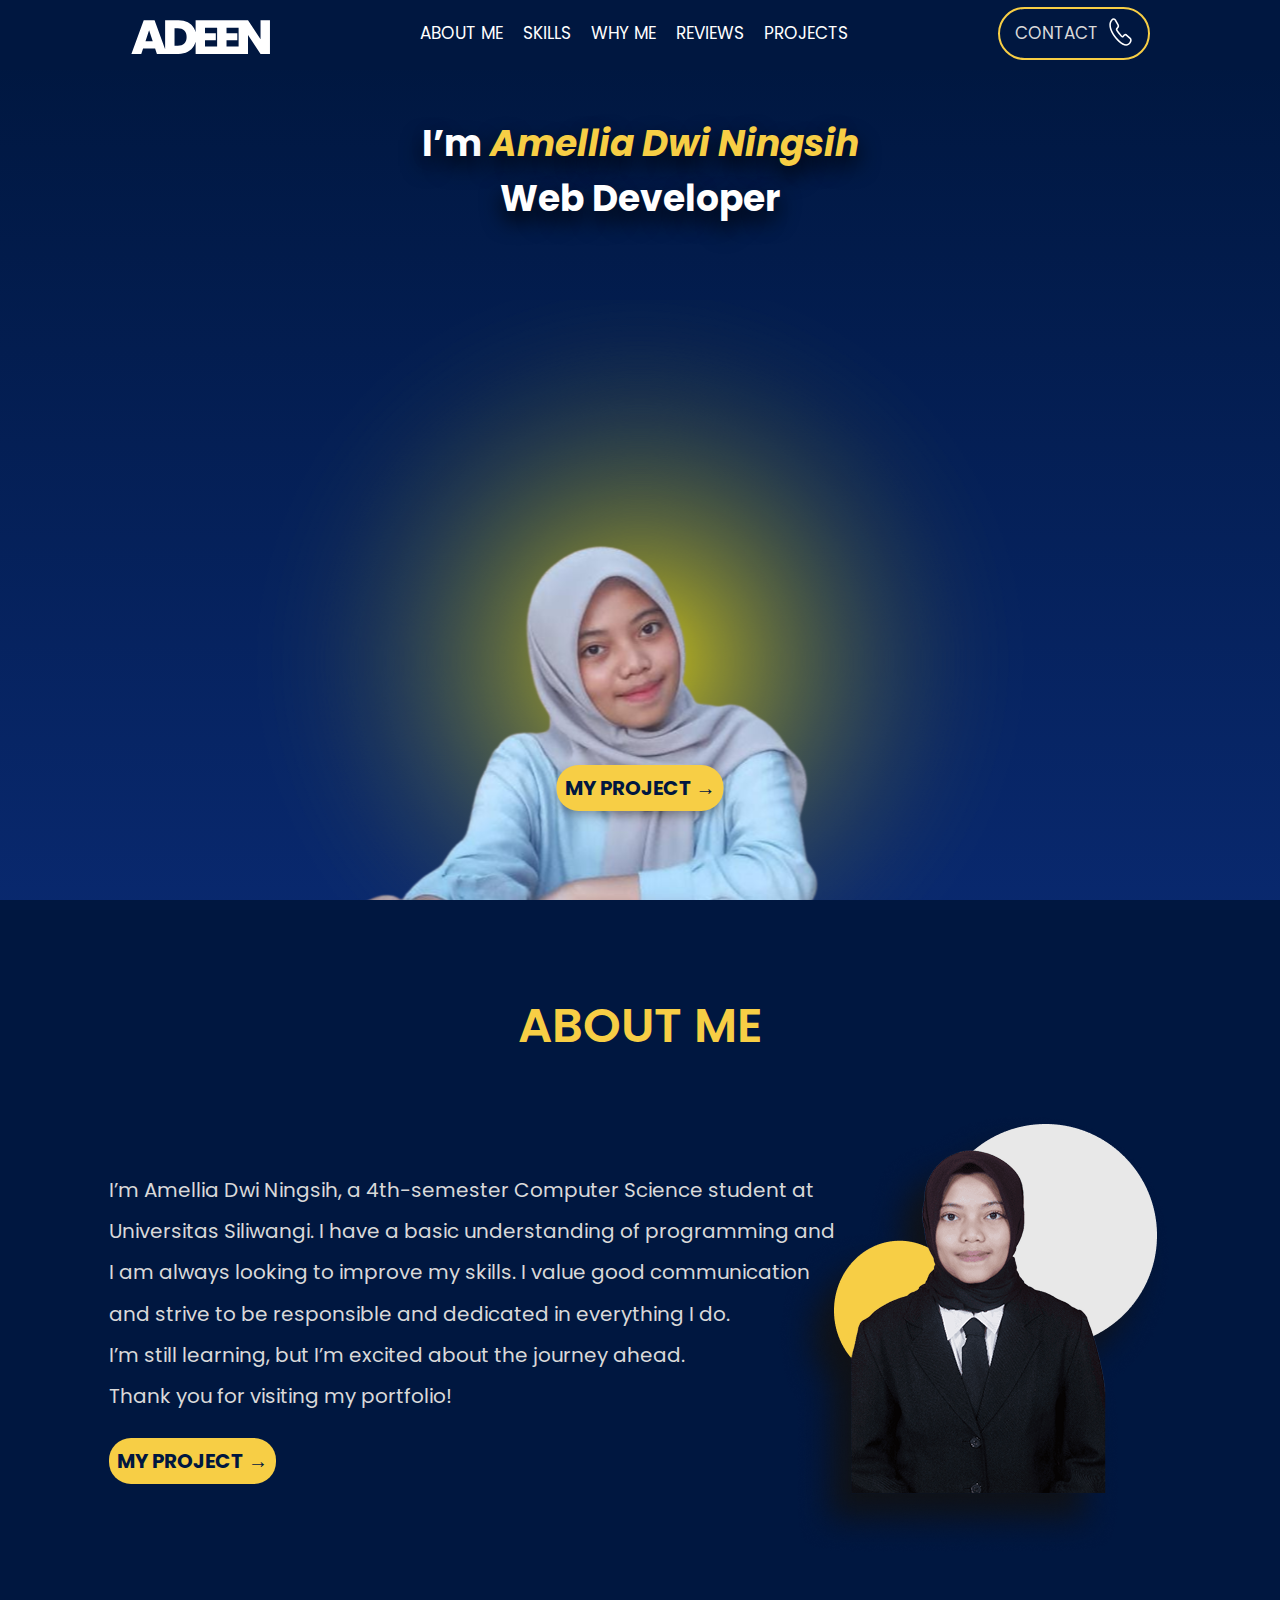
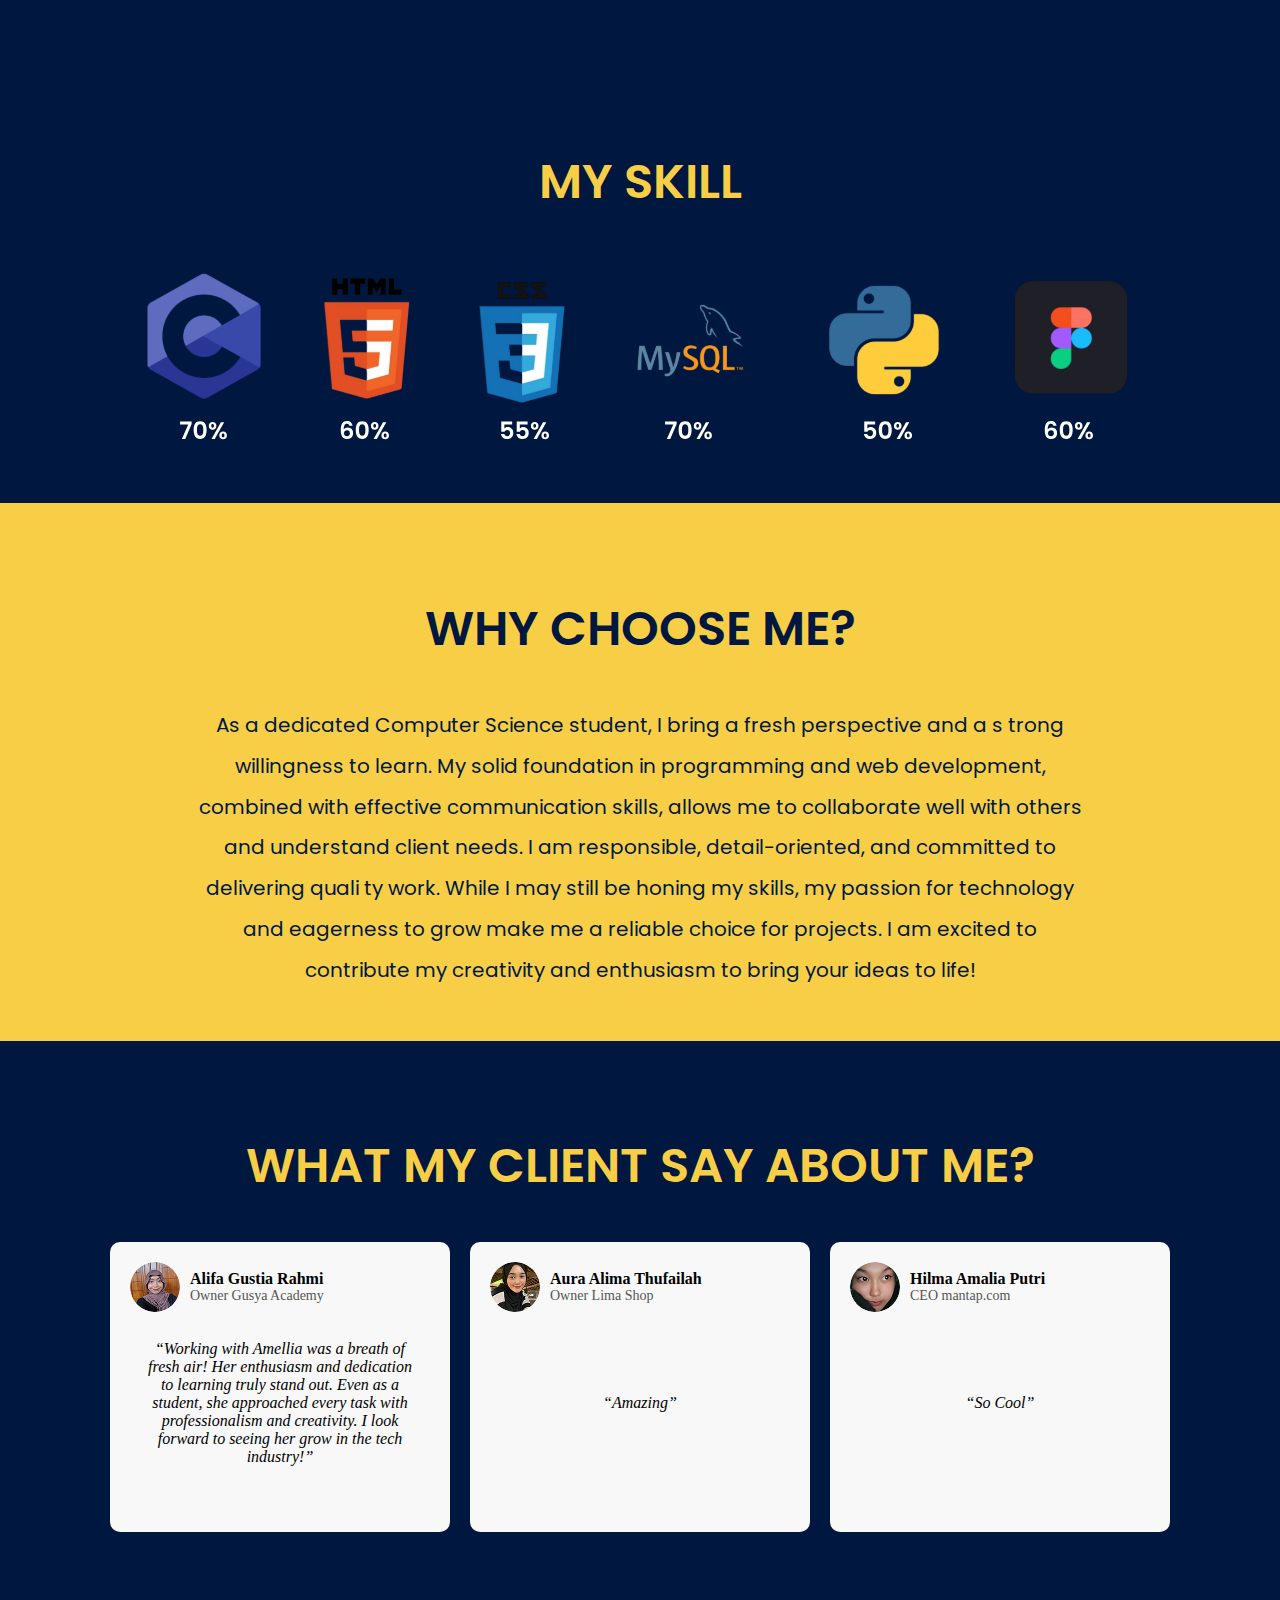
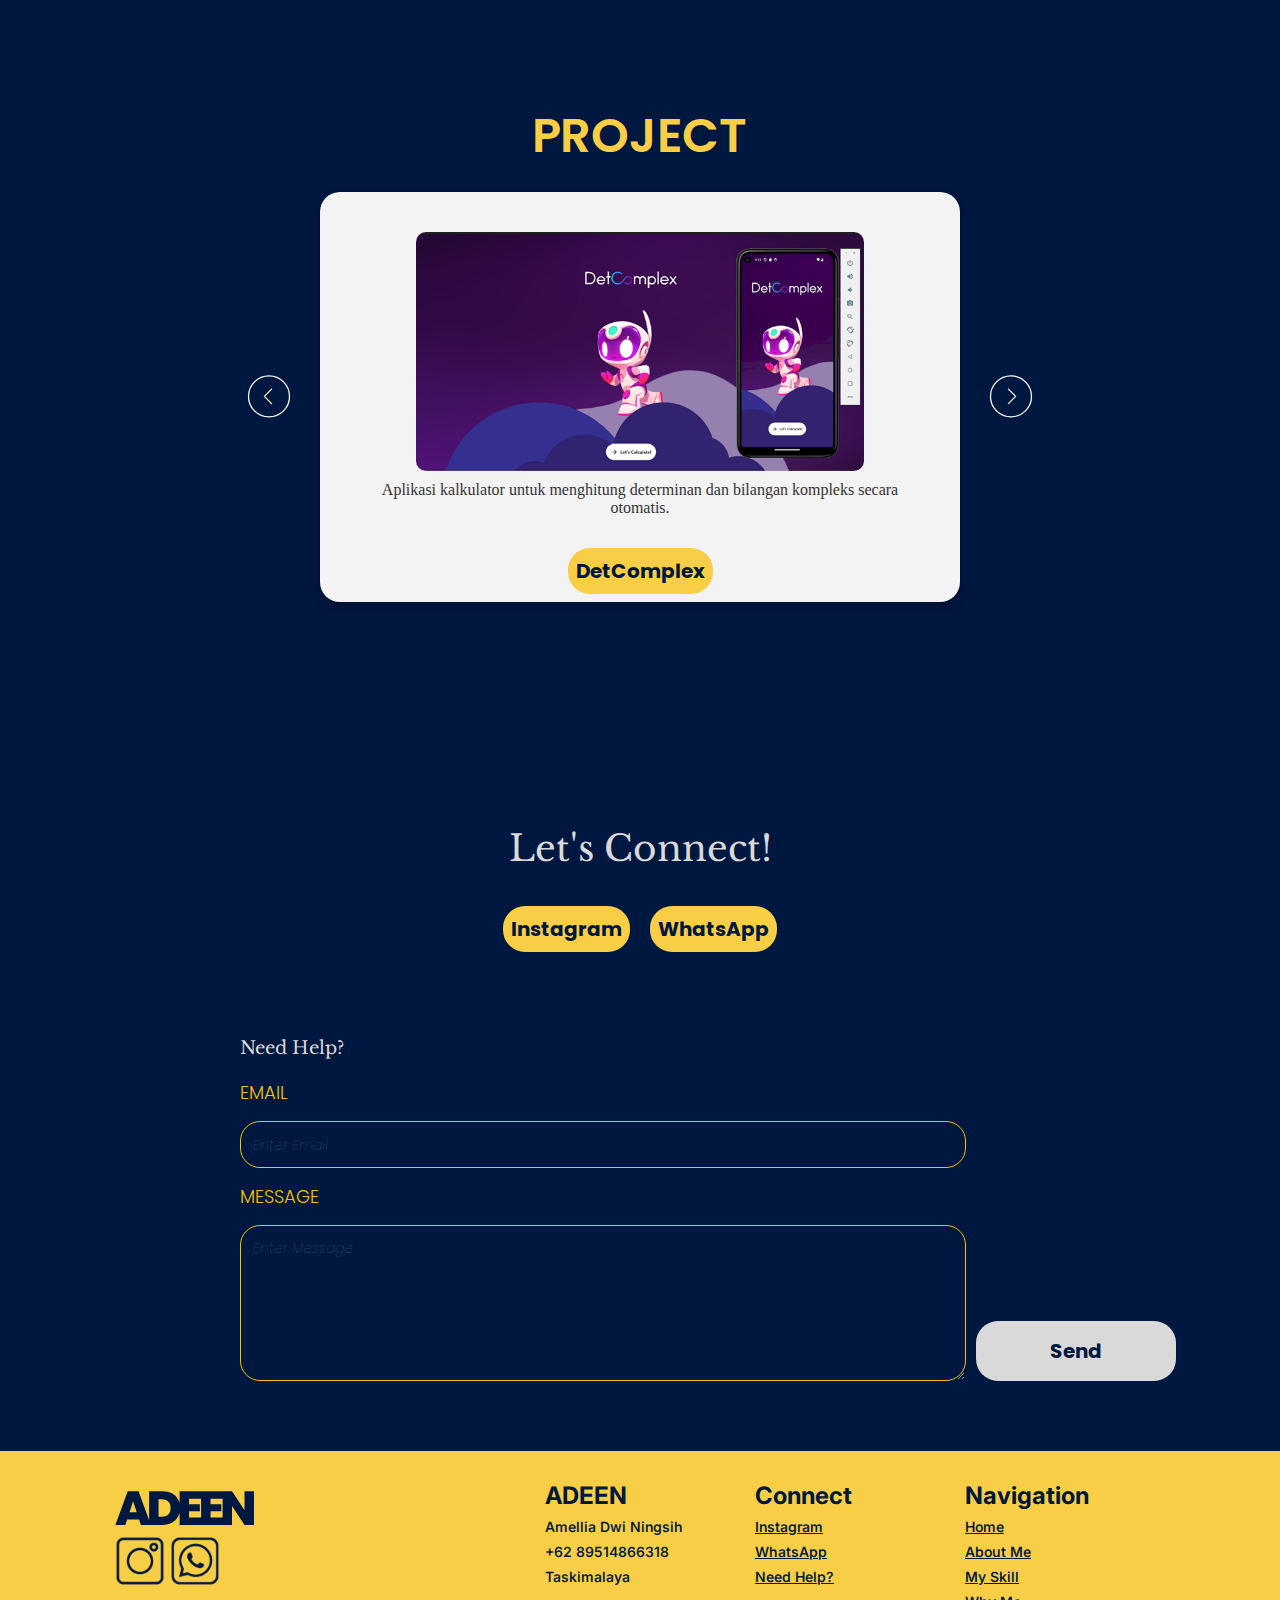
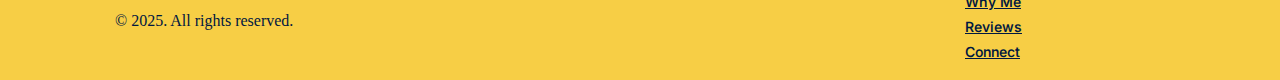
==== commit a09da95d: "pasang css" ====
--- a/index.html
+++ b/index.html
@@ -11,11 +11,6 @@
       <nav>
         <div class="logo-nav">
           <img src="gambar/logoADEENwhite.svg" alt="ADEEN Logo" />
-        </div>
-        <div class="hamburger-menu" onclick="toggleMenu()">
-            <div></div>
-            <div></div>
-            <div></div>
         </div>
         <ul class="nav-menu">
           <li class="list-nav-menu">
--- a/styles.css
+++ b/styles.css
@@ -1,660 +1,660 @@
-@import url("https://fonts.googleapis.com/css?family=Poppins:700,600,700italic,300,800,500,400|Baskervville:400,400italic|Libre+Baskerville:400|Inter:500,700");
-
-/* font */
-
-/* ================= */
-/* BUTTON */
-/* ================= */
-.button {
-  font-size: 20px;
-  font-family: "Poppins", Helvetica;
-  font-weight: 700;
-  color: #001740;
-  background-color: #f7ce45;
-  border-radius: 22px;
-  padding: 8px;
-  display: inline-flex;
-  align-items: center;
-  justify-content: center;
-  gap: 5px;
-  overflow: hidden;
-  text-align: center;
-  line-height: normal;
-  text-decoration: none;
-  border: none;
-  cursor: pointer;
-  transition: background-color 0.3s ease;
-}
-
-/* Efek hover */
-.button:hover {
-  background-color: #e0a800;
-  transform: scale(1.1);
-  box-shadow: 0px 4px 10px rgba(0, 0, 0, 0.2);
-}
-
-/* Efek aktif (saat diklik) */
-.button:active {
-  transform: scale(0.95);
-}
-
-#home .button {
-  position: absolute;
-  top: 85%;
-  left: 50%;
-  transform: translateX(-50%);
-  box-shadow: 0px 4px 10px rgba(0, 0, 0, 0.3);
-  z-index: 5;
-}
-
-#about .button {
-  width: fit-content;
-  float: left;
-  margin-left: 0;
-}
-
-#projects .button {
-  margin-top: 15px;
-  margin-bottom: 20px;
-}
-
-#faq .button {
-  background-color: #d9d9d9;
-  position: relative;
-  white-space: nowrap;
-  width: fit-content;
-  padding: 15px 25px;
-  min-width: 200px;
-}
-
-/* ============== */
-/* TITTLE MENU*/
-/* ============== */
-.list-nav-menu {
-  color: #d9d9d9;
-  font-family: "Poppins", Helvetica;
-  font-size: 17px;
-  font-style: normal;
-  font-weight: 400;
-  line-height: 1.5;
-  margin-top: -10px;
-  transition: color 0.3s ease, transform 0.2s ease, text-shadow 0.3s ease;
-  text-decoration: none;
-}
-
-.next:hover,
-.prev:hover,
-.list-nav-menu:hover {
-  color: #ffffff; /* Warna lebih terang */
-  text-shadow: 0px 0px 10px rgba(255, 255, 255, 0.7); /* Efek glow */
-  transform: scale(1.05); /* Sedikit membesar */
-}
-
-.list-nav-menu:active {
-  color: #ffcc00; /* Warna berubah saat diklik */
-  transform: scale(0.95); /* Sedikit mengecil untuk efek ditekan */
-}
-
-.tittle-nav-menu {
-  color: #f7ce45;
-  font-family: "Poppins", Helvetica;
-  font-size: 48px;
-  font-style: normal;
-  font-weight: 600;
-}
-
-#why-me .tittle-nav-menu {
-  color: #001740;
-}
-
-.tittle-footer-menu {
-  color: #001840;
-  font-family: "Inter", Helvetica;
-  font-size: 24px;
-  font-style: normal;
-  font-weight: 700;
-  padding: 0;
-}
-
-/* =============== */
-/* BODY */
-
-body,
-html {
-  overflow-x: hidden;
-  width: 100%;
-  margin: 0;
-  padding: 0;
-  background: #001740;
-  background-size: cover;
-  background-position: center;
-}
-
-/* ============== */
-/* HEADER/NAV */
-
-header {
-  background: #001740;
-  color: white;
-  padding: 15px 0;
-  text-align: center;
-  position: fixed;
-  width: 100%;
-  height: 40px;
-  top: 0;
-  z-index: 1000;
-}
-
-nav {
-  display: flex;
-  justify-content: center;
-  align-items: center;
-  gap: 150px;
-  padding: 0px;
-}
-
-.nav-menu {
-  list-style: none;
-  display: flex;
-  gap: 20px;
-  padding: 0;
-}
-
-.nav-menu li a {
-  color: white;
-  text-decoration: none;
-}
-
-.contact-button {
-  display: inline-flex;
-  justify-content: center;
-  align-items: center;
-  background: transparent; /* Menghapus background color */
-  padding: 10px 15px;
-  border-radius: 100px;
-  text-decoration: none;
-  border: 2px solid #f7ce45;
-}
-
-.contact-button:hover {
-  background: #e0a800;
-  color: #001740;
-}
-
-.phone-icon {
-  width: 25px; /* Atur lebar ikon sesuai kebutuhan */
-  height: auto; /* Memastikan proporsi gambar tetap terjaga */
-  margin-left: 10px; /* Memberikan jarak antara ikon dan teks */
-  margin-top: -3px;
-}
-
-#home {
-  width: 100%;
-  height: 100vh;
-  background: linear-gradient(180deg, #001740 6%, rgba(29, 80, 215, 0.3) 100%);
-  padding-top: 0px;
-  flex-direction: column;
-  align-items: center;
-  justify-content: center;
-  text-align: center;
-  overflow: hidden; /* Mencegah gambar keluar dari section */
-}
-
-.home-tittle-shadow {
-  font-family: "Poppins", Helvetica;
-  font-size: 36px;
-  position: absolute;
-  left: 50%;
-  transform: translateX(-50%);
-  top: 80px;
-  text-shadow: 0px 10px 21.7px #000000;
-  max-width: 80%; /* Lebar teks fleksibel sesuai ukuran layar */
-  width: fit-content; /* Menyesuaikan lebar teks sesuai kontennya */
-  text-align: center;
-  z-index: 2;
-}
-
-.htittle-white {
-  color: #ffffff;
-  font-style: normal;
-  font-weight: 700;
-}
-
-.htittle-yellow {
-  color: #f7ce45;
-  font-style: italic;
-  font-weight: 700;
-}
-
-#home img {
-  background-color: transparent;
-  height: 600px;
-  left: 50%;
-  position: absolute;
-  bottom: 0;
-  width: 769px;
-  transform: translateX(-50%);
-  opacity: 1;
-}
-
-#about,
-#skills {
-  display: flex;
-  align-items: center;
-  padding: 50px;
-  text-align: center;
-  background-color: #001740;
-  color: white;
-  justify-content: center;
-}
-.about-container {
-  max-width: 100%;
-  width: 90%;
-  display: flex;
-  flex-direction: column;
-  align-items: center;
-  justify-content: center;
-}
-.about-content {
-  display: flex;
-  justify-content: space-between; /* Membuat dua kolom */
-  align-items: center;
-  width: 100%;
-  gap: 100px;
-  flex-wrap: wrap; /* Agar tetap responsif di layar kecil */
-}
-
-.about-text {
-  flex: 1;
-  min-width: 300px;
-  text-align: left;
-}
-
-.descriptme {
-  background-color: transparent;
-  color: #d9d9d9;
-  font-family: "Poppins", Helvetica;
-  font-size: 20px;
-  font-style: normal;
-  font-weight: 400;
-  letter-spacing: 0px;
-  line-height: 41.3px;
-  margin-left: 0px;
-  margin-top: -1px;
-  position: relative;
-  text-align: left;
-  width: 806px;
-}
-
-.about-image {
-  flex-shrink: 0;
-  margin-left: 100px;
-  display: flex;
-  justify-content: center;
-}
-
-.about-image img {
-  width: 300px;
-  height: auto;
-  border-radius: 10px;
-  object-fit: cover;
-}
-
-#why-me {
-  padding: 50px;
-  text-align: center;
-  background-color: #f7ce45;
-  color: #002147;
-}
-
-.descript-skill {
-  background-color: transparent;
-  color: #001840;
-  font-family: "Poppins", Helvetica;
-  font-size: 20px;
-  font-style: normal;
-  font-weight: 400;
-  height: auto;
-  /* left: 217px; */
-  letter-spacing: 0px;
-  line-height: 40.8px;
-  /* position: absolute; */
-  text-align: center;
-  justify-content: center;
-  top: 2336px;
-  width: 890px;
-  margin: 0 auto;
-}
-
-.skills-container {
-  align-items: flex-end;
-  background-color: transparent;
-  display: inline-flex;
-  gap: 35px;
-  left: 134px;
-  /* position: absolute; */
-  top: 1813px;
-  justify-content: center;
-}
-
-.frame-skill-container {
-  display: flex;
-  flex-direction: column; /* Sebagai kolom, jika Anda ingin elemen lain di bawah */
-  align-items: center; /* Pusatkan secara horizontal */
-  justify-content: center; /* Pusatkan secara vertikal */
-}
-
-#reviews {
-  padding: 50px;
-  text-align: center;
-}
-
-.testimonials {
-  display: flex;
-  gap: 20px;
-  justify-content: center;
-}
-
-.testimonial {
-  background: #f8f8f8;
-  height: 250px;
-  min-height: 250px;
-  padding: 20px;
-  border-radius: 10px;
-  width: 300px;
-  text-align: left; /* Rata kiri */
-  display: flex;
-  flex-direction: column;
-  align-items: flex-start; /* Gambar & info tetap di kiri */
-  justify-content: space-between; /* Pastikan ada ruang untuk quote */
-  position: relative; /* Pastikan posisi relatif untuk quote */
-}
-
-.testimonial .info-container {
-  display: flex;
-  align-items: center;
-  gap: 10px; /* Jarak antara gambar dan teks */
-}
-
-.testimonial img {
-  width: 50px;
-  height: 50px;
-  border-radius: 50%;
-  object-fit: cover;
-}
-
-.info h4 {
-  margin: 0;
-  font-size: 16px;
-}
-
-.info p {
-  margin: 0;
-  font-size: 14px;
-  color: #555;
-}
-
-.quote {
-  font-style: italic;
-  text-align: center;
-  position: absolute; /* Quote akan tetap di tengah */
-  top: 50%; /* Pusatkan secara vertikal */
-  left: 50%; /* Pusatkan secara horizontal */
-  transform: translate(
-    -50%,
-    -50%
-  ); /* Koreksi posisi agar benar-benar di tengah */
-  width: 80%; /* Bisa disesuaikan agar tidak terlalu melebar */
-}
-
-.project-frame-container {
-  display: flex;
-  flex-direction: column; /* Sebagai kolom, jika Anda ingin elemen lain di bawah */
-  align-items: center; /* Pusatkan secara horizontal */
-  justify-content: center; /* Pusatkan secara vertikal */
-}
-.project-container {
-  display: flex;
-  align-items: center;
-  justify-content: center;
-  gap: 20px;
-}
-.project-tittle {
-  text-align: center;
-  color: #f7ce45;
-  font-family: "Poppins", Helvetica;
-  font-size: 48px;
-  font-style: normal;
-  font-weight: 600;
-  margin-bottom: 20px;
-  padding-top: 100px;
-}
-
-.project-slider {
-  position: relative;
-  width: 600px;
-  height: 370px;
-  margin: auto;
-  overflow: hidden;
-  background-color: #f3f3f3;
-  border-radius: 20px;
-  padding: 20px;
-  box-shadow: 0 4px 10px rgba(0, 0, 0, 0.2);
-}
-
-.project-wrapper {
-  display: flex;
-  transition: transform 0.5s ease-in-out;
-  width: 100%;
-}
-
-.project-card {
-  min-width: 100%;
-  text-align: center;
-  padding: 20px;
-  box-sizing: border-box;
-}
-
-.project-description {
-  margin-top: 10px;
-  font-size: 16px;
-  color: #333;
-}
-
-.prev,
-.next {
-  background-color: transparent;
-  border: none;
-  cursor: pointer;
-  z-index: 10;
-  position: relative;
-}
-
-.prev img,
-.next img {
-  width: 50px; /* Atur ukuran SVG */
-  height: 50px;
-}
-
-.project-card img {
-  max-width: 80%; /* Atur ukuran maksimal gambar */
-  height: auto;
-  display: block;
-  margin: 0 auto;
-  border-radius: 10px;
-  object-fit: contain; /* Pastikan gambar tidak terpotong */
-}
-
-.container-lets {
-  display: flex;
-  flex-direction: column; /* Sebagai kolom, jika Anda ingin elemen lain di bawah */
-  align-items: center; /* Pusatkan secara horizontal */
-  justify-content: center; /* Pusatkan secara vertikal */
-  gap: 15px;
-}
-
-.lets-tittle {
-  color: #d9d9d9;
-  font-family: "Libre Baskerville", Helvetica;
-  font-size: 36px;
-  font-weight: 400;
-  margin-bottom: 20px;
-  padding-top: 80px;
-}
-
-.connect-buttons-container {
-  display: flex;
-  justify-content: center;
-  gap: 20px;
-}
-
-#faq {
-  background-color: #001740;
-  padding: 50px 20px;
-  text-align: center;
-  justify-content: center;
-}
-
-.faq-container {
-  display: flex;
-  flex-direction: column;
-  align-items: left;
-  justify-content: center;
-  width: 80%;
-  max-width: 800px; /* Batasi lebar agar tidak terlalu besar */
-  margin: 0 auto; /* Pusatkan secara horizontal */
-  padding: 20px;
-  text-align: center;
-}
-.faq-title {
-  color: #d9d9d9;
-  font-family: "Libre Baskerville", Helvetica;
-  font-size: 18px;
-  font-weight: 400;
-  margin-bottom: 20px;
-  margin-left: 0px;
-  text-align: left;
-}
-
-.faq-form {
-  max-width: 700px;
-  margin-left: 0px; /* Menjadikan form sejajar kiri */
-  display: flex;
-  flex-direction: column;
-  gap: 15px;
-  align-items: flex-start; /* Menjadikan elemen sejajar kiri */
-}
-
-.faq-form label {
-  text-align: left;
-  color: #f4c400;
-  font-family: "Poppins", Helvetica;
-  font-size: 18px;
-  font-weight: 300;
-}
-
-.faq-form input,
-.faq-form textarea {
-  width: 100%;
-  padding: 12px;
-  border: 1px solid #f4c400;
-  background-color: transparent;
-  border-radius: 20px;
-  font-size: 18px;
-  color: #ffffff;
-}
-
-.faq-form input::placeholder,
-.faq-form textarea::placeholder {
-  color: rgba(255, 255, 255, 0.3);
-  font-family: "Poppins", Helvetica;
-  font-size: 14px;
-  font-style: normal;
-  font-weight: 100;
-  font-style: italic;
-}
-
-.faq-form textarea {
-  height: 130px; /* Ubah sesuai kebutuhan */
-  min-height: 130px; /* Mencegah textarea menjadi lebih kecil */
-  resize: vertical;
-  width: 500px;
-  min-width: 700px;
-}
-
-.message-container {
-  display: flex;
-  align-items: end; /* Pastikan tombol dan textarea sejajar */
-  width: 90%;
-  gap: 10px;
-}
-
-footer {
-  width: 100%;
-  background-color: #f7ce45;
-  color: #001740;
-  text-align: center;
-  padding: 20px 0;
-  position: relative;
-  bottom: 0;
-  left: 0;
-}
-
-.footer-container {
-  display: flex;
-  justify-content: space-around;
-  width: 100%;
-  margin: 0 auto;
-}
-
-.footer-col {
-  align-items: flex-start;
-  background-color: transparent;
-  display: flex;
-  flex-direction: column;
-  position: relative;
-  width: 200px;
-  gap: 10px; /* Membuat jarak antar elemen menjadi 10px */
-}
-
-.logo {
-  padding-top: 20px;
-}
-
-.social-icons {
-  align-items: center;
-  background-color: transparent;
-  display: inline-flex;
-  flex: 0 0 auto;
-  gap: 5px;
-  margin-top: -3px;
-}
-
-.soc-logo {
-  width: 50px;
-}
-
-.frame-nav-footbar {
-  align-items: flex-start;
-  background-color: transparent;
-  display: flex; /* Mengubah dari inline-flex ke flex agar lebih responsif */
-  gap: 10px; /* Jarang antar kolom dalam frame-nav-footbar */
-  margin-top: 10px; /* Jarak antara frame-nav-footbar dan footer-col di atasnya */
-}
-.frame-nav-footbar .footer-col a,
-.frame-nav-footbar .footer-col div:not(.tittle-footer-menu) {
-  color: #001840;
-  font-family: "Inter", Helvetica;
-  font-size: 14px;
-  font-style: normal;
-  font-weight: 550;
-  white-space: nowrap;
-  display: inline-flex;
-  flex: 0 0 auto;
-  margin-top: -2px;
-  position: relative;
-}
-
-@media (max-width: 1024px) {
-  /* Atur elemen untuk layar tablet */
-}
+@import url("https://fonts.googleapis.com/css?family=Poppins:700,600,700italic,300,800,500,400|Baskervville:400,400italic|Libre+Baskerville:400|Inter:500,700");
+
+/* font */
+
+/* ================= */
+/* BUTTON */
+/* ================= */
+.button {
+  font-size: 20px;
+  font-family: "Poppins", Helvetica;
+  font-weight: 700;
+  color: #001740;
+  background-color: #f7ce45;
+  border-radius: 22px;
+  padding: 8px;
+  display: inline-flex;
+  align-items: center;
+  justify-content: center;
+  gap: 5px;
+  overflow: hidden;
+  text-align: center;
+  line-height: normal;
+  text-decoration: none;
+  border: none;
+  cursor: pointer;
+  transition: background-color 0.3s ease;
+}
+
+/* Efek hover */
+.button:hover {
+  background-color: #e0a800;
+  transform: scale(1.1);
+  box-shadow: 0px 4px 10px rgba(0, 0, 0, 0.2);
+}
+
+/* Efek aktif (saat diklik) */
+.button:active {
+  transform: scale(0.95);
+}
+
+#home .button {
+  position: absolute;
+  top: 85%;
+  left: 50%;
+  transform: translateX(-50%);
+  box-shadow: 0px 4px 10px rgba(0, 0, 0, 0.3);
+  z-index: 5;
+}
+
+#about .button {
+  width: fit-content;
+  float: left;
+  margin-left: 0;
+}
+
+#projects .button {
+  margin-top: 15px;
+  margin-bottom: 20px;
+}
+
+#faq .button {
+  background-color: #d9d9d9;
+  position: relative;
+  white-space: nowrap;
+  width: fit-content;
+  padding: 15px 25px;
+  min-width: 200px;
+}
+
+/* ============== */
+/* TITTLE MENU*/
+/* ============== */
+.list-nav-menu {
+  color: #d9d9d9;
+  font-family: "Poppins", Helvetica;
+  font-size: 17px;
+  font-style: normal;
+  font-weight: 400;
+  line-height: 1.5;
+  margin-top: -10px;
+  transition: color 0.3s ease, transform 0.2s ease, text-shadow 0.3s ease;
+  text-decoration: none;
+}
+
+.next:hover,
+.prev:hover,
+.list-nav-menu:hover {
+  color: #ffffff; /* Warna lebih terang */
+  text-shadow: 0px 0px 10px rgba(255, 255, 255, 0.7); /* Efek glow */
+  transform: scale(1.05); /* Sedikit membesar */
+}
+
+.list-nav-menu:active {
+  color: #ffcc00; /* Warna berubah saat diklik */
+  transform: scale(0.95); /* Sedikit mengecil untuk efek ditekan */
+}
+
+.tittle-nav-menu {
+  color: #f7ce45;
+  font-family: "Poppins", Helvetica;
+  font-size: 48px;
+  font-style: normal;
+  font-weight: 600;
+}
+
+#why-me .tittle-nav-menu {
+  color: #001740;
+}
+
+.tittle-footer-menu {
+  color: #001840;
+  font-family: "Inter", Helvetica;
+  font-size: 24px;
+  font-style: normal;
+  font-weight: 700;
+  padding: 0;
+}
+
+/* =============== */
+/* BODY */
+
+body,
+html {
+  overflow-x: hidden;
+  width: 100%;
+  margin: 0;
+  padding: 0;
+  background: #001740;
+  background-size: cover;
+  background-position: center;
+}
+
+/* ============== */
+/* HEADER/NAV */
+
+header {
+  background: #001740;
+  color: white;
+  padding: 15px 0;
+  text-align: center;
+  position: fixed;
+  width: 100%;
+  height: 40px;
+  top: 0;
+  z-index: 1000;
+}
+
+nav {
+  display: flex;
+  justify-content: center;
+  align-items: center;
+  gap: 150px;
+  padding: 0px;
+}
+
+.nav-menu {
+  list-style: none;
+  display: flex;
+  gap: 20px;
+  padding: 0;
+}
+
+.nav-menu li a {
+  color: white;
+  text-decoration: none;
+}
+
+.contact-button {
+  display: inline-flex;
+  justify-content: center;
+  align-items: center;
+  background: transparent; /* Menghapus background color */
+  padding: 10px 15px;
+  border-radius: 100px;
+  text-decoration: none;
+  border: 2px solid #f7ce45;
+}
+
+.contact-button:hover {
+  background: #e0a800;
+  color: #001740;
+}
+
+.phone-icon {
+  width: 25px; /* Atur lebar ikon sesuai kebutuhan */
+  height: auto; /* Memastikan proporsi gambar tetap terjaga */
+  margin-left: 10px; /* Memberikan jarak antara ikon dan teks */
+  margin-top: -3px;
+}
+
+#home {
+  width: 100%;
+  height: 100vh;
+  background: linear-gradient(180deg, #001740 6%, rgba(29, 80, 215, 0.3) 100%);
+  padding-top: 0px;
+  flex-direction: column;
+  align-items: center;
+  justify-content: center;
+  text-align: center;
+  overflow: hidden; /* Mencegah gambar keluar dari section */
+}
+
+.home-tittle-shadow {
+  font-family: "Poppins", Helvetica;
+  font-size: 36px;
+  position: absolute;
+  left: 50%;
+  transform: translateX(-50%);
+  top: 80px;
+  text-shadow: 0px 10px 21.7px #000000;
+  max-width: 80%; /* Lebar teks fleksibel sesuai ukuran layar */
+  width: fit-content; /* Menyesuaikan lebar teks sesuai kontennya */
+  text-align: center;
+  z-index: 2;
+}
+
+.htittle-white {
+  color: #ffffff;
+  font-style: normal;
+  font-weight: 700;
+}
+
+.htittle-yellow {
+  color: #f7ce45;
+  font-style: italic;
+  font-weight: 700;
+}
+
+#home img {
+  background-color: transparent;
+  height: 600px;
+  left: 50%;
+  position: absolute;
+  bottom: 0;
+  width: 769px;
+  transform: translateX(-50%);
+  opacity: 1;
+}
+
+#about,
+#skills {
+  display: flex;
+  align-items: center;
+  padding: 50px;
+  text-align: center;
+  background-color: #001740;
+  color: white;
+  justify-content: center;
+}
+.about-container {
+  max-width: 100%;
+  width: 90%;
+  display: flex;
+  flex-direction: column;
+  align-items: center;
+  justify-content: center;
+}
+.about-content {
+  display: flex;
+  justify-content: space-between; /* Membuat dua kolom */
+  align-items: center;
+  width: 100%;
+  gap: 100px;
+  flex-wrap: wrap; /* Agar tetap responsif di layar kecil */
+}
+
+.about-text {
+  flex: 1;
+  min-width: 300px;
+  text-align: left;
+}
+
+.descriptme {
+  background-color: transparent;
+  color: #d9d9d9;
+  font-family: "Poppins", Helvetica;
+  font-size: 20px;
+  font-style: normal;
+  font-weight: 400;
+  letter-spacing: 0px;
+  line-height: 41.3px;
+  margin-left: 0px;
+  margin-top: -1px;
+  position: relative;
+  text-align: left;
+  width: 806px;
+}
+
+.about-image {
+  flex-shrink: 0;
+  margin-left: 100px;
+  display: flex;
+  justify-content: center;
+}
+
+.about-image img {
+  width: 300px;
+  height: auto;
+  border-radius: 10px;
+  object-fit: cover;
+}
+
+#why-me {
+  padding: 50px;
+  text-align: center;
+  background-color: #f7ce45;
+  color: #002147;
+}
+
+.descript-skill {
+  background-color: transparent;
+  color: #001840;
+  font-family: "Poppins", Helvetica;
+  font-size: 20px;
+  font-style: normal;
+  font-weight: 400;
+  height: auto;
+  /* left: 217px; */
+  letter-spacing: 0px;
+  line-height: 40.8px;
+  /* position: absolute; */
+  text-align: center;
+  justify-content: center;
+  top: 2336px;
+  width: 890px;
+  margin: 0 auto;
+}
+
+.skills-container {
+  align-items: flex-end;
+  background-color: transparent;
+  display: inline-flex;
+  gap: 35px;
+  left: 134px;
+  /* position: absolute; */
+  top: 1813px;
+  justify-content: center;
+}
+
+.frame-skill-container {
+  display: flex;
+  flex-direction: column; /* Sebagai kolom, jika Anda ingin elemen lain di bawah */
+  align-items: center; /* Pusatkan secara horizontal */
+  justify-content: center; /* Pusatkan secara vertikal */
+}
+
+#reviews {
+  padding: 50px;
+  text-align: center;
+}
+
+.testimonials {
+  display: flex;
+  gap: 20px;
+  justify-content: center;
+}
+
+.testimonial {
+  background: #f8f8f8;
+  height: 250px;
+  min-height: 250px;
+  padding: 20px;
+  border-radius: 10px;
+  width: 300px;
+  text-align: left; /* Rata kiri */
+  display: flex;
+  flex-direction: column;
+  align-items: flex-start; /* Gambar & info tetap di kiri */
+  justify-content: space-between; /* Pastikan ada ruang untuk quote */
+  position: relative; /* Pastikan posisi relatif untuk quote */
+}
+
+.testimonial .info-container {
+  display: flex;
+  align-items: center;
+  gap: 10px; /* Jarak antara gambar dan teks */
+}
+
+.testimonial img {
+  width: 50px;
+  height: 50px;
+  border-radius: 50%;
+  object-fit: cover;
+}
+
+.info h4 {
+  margin: 0;
+  font-size: 16px;
+}
+
+.info p {
+  margin: 0;
+  font-size: 14px;
+  color: #555;
+}
+
+.quote {
+  font-style: italic;
+  text-align: center;
+  position: absolute; /* Quote akan tetap di tengah */
+  top: 50%; /* Pusatkan secara vertikal */
+  left: 50%; /* Pusatkan secara horizontal */
+  transform: translate(
+    -50%,
+    -50%
+  ); /* Koreksi posisi agar benar-benar di tengah */
+  width: 80%; /* Bisa disesuaikan agar tidak terlalu melebar */
+}
+
+.project-frame-container {
+  display: flex;
+  flex-direction: column; /* Sebagai kolom, jika Anda ingin elemen lain di bawah */
+  align-items: center; /* Pusatkan secara horizontal */
+  justify-content: center; /* Pusatkan secara vertikal */
+}
+.project-container {
+  display: flex;
+  align-items: center;
+  justify-content: center;
+  gap: 20px;
+}
+.project-tittle {
+  text-align: center;
+  color: #f7ce45;
+  font-family: "Poppins", Helvetica;
+  font-size: 48px;
+  font-style: normal;
+  font-weight: 600;
+  margin-bottom: 20px;
+  padding-top: 100px;
+}
+
+.project-slider {
+  position: relative;
+  width: 600px;
+  height: 370px;
+  margin: auto;
+  overflow: hidden;
+  background-color: #f3f3f3;
+  border-radius: 20px;
+  padding: 20px;
+  box-shadow: 0 4px 10px rgba(0, 0, 0, 0.2);
+}
+
+.project-wrapper {
+  display: flex;
+  transition: transform 0.5s ease-in-out;
+  width: 100%;
+}
+
+.project-card {
+  min-width: 100%;
+  text-align: center;
+  padding: 20px;
+  box-sizing: border-box;
+}
+
+.project-description {
+  margin-top: 10px;
+  font-size: 16px;
+  color: #333;
+}
+
+.prev,
+.next {
+  background-color: transparent;
+  border: none;
+  cursor: pointer;
+  z-index: 10;
+  position: relative;
+}
+
+.prev img,
+.next img {
+  width: 50px; /* Atur ukuran SVG */
+  height: 50px;
+}
+
+.project-card img {
+  max-width: 80%; /* Atur ukuran maksimal gambar */
+  height: auto;
+  display: block;
+  margin: 0 auto;
+  border-radius: 10px;
+  object-fit: contain; /* Pastikan gambar tidak terpotong */
+}
+
+.container-lets {
+  display: flex;
+  flex-direction: column; /* Sebagai kolom, jika Anda ingin elemen lain di bawah */
+  align-items: center; /* Pusatkan secara horizontal */
+  justify-content: center; /* Pusatkan secara vertikal */
+  gap: 15px;
+}
+
+.lets-tittle {
+  color: #d9d9d9;
+  font-family: "Libre Baskerville", Helvetica;
+  font-size: 36px;
+  font-weight: 400;
+  margin-bottom: 20px;
+  padding-top: 80px;
+}
+
+.connect-buttons-container {
+  display: flex;
+  justify-content: center;
+  gap: 20px;
+}
+
+#faq {
+  background-color: #001740;
+  padding: 50px 20px;
+  text-align: center;
+  justify-content: center;
+}
+
+.faq-container {
+  display: flex;
+  flex-direction: column;
+  align-items: left;
+  justify-content: center;
+  width: 80%;
+  max-width: 800px; /* Batasi lebar agar tidak terlalu besar */
+  margin: 0 auto; /* Pusatkan secara horizontal */
+  padding: 20px;
+  text-align: center;
+}
+.faq-title {
+  color: #d9d9d9;
+  font-family: "Libre Baskerville", Helvetica;
+  font-size: 18px;
+  font-weight: 400;
+  margin-bottom: 20px;
+  margin-left: 0px;
+  text-align: left;
+}
+
+.faq-form {
+  max-width: 700px;
+  margin-left: 0px; /* Menjadikan form sejajar kiri */
+  display: flex;
+  flex-direction: column;
+  gap: 15px;
+  align-items: flex-start; /* Menjadikan elemen sejajar kiri */
+}
+
+.faq-form label {
+  text-align: left;
+  color: #f4c400;
+  font-family: "Poppins", Helvetica;
+  font-size: 18px;
+  font-weight: 300;
+}
+
+.faq-form input,
+.faq-form textarea {
+  width: 100%;
+  padding: 12px;
+  border: 1px solid #f4c400;
+  background-color: transparent;
+  border-radius: 20px;
+  font-size: 18px;
+  color: #ffffff;
+}
+
+.faq-form input::placeholder,
+.faq-form textarea::placeholder {
+  color: rgba(255, 255, 255, 0.3);
+  font-family: "Poppins", Helvetica;
+  font-size: 14px;
+  font-style: normal;
+  font-weight: 100;
+  font-style: italic;
+}
+
+.faq-form textarea {
+  height: 130px; /* Ubah sesuai kebutuhan */
+  min-height: 130px; /* Mencegah textarea menjadi lebih kecil */
+  resize: vertical;
+  width: 500px;
+  min-width: 700px;
+}
+
+.message-container {
+  display: flex;
+  align-items: end; /* Pastikan tombol dan textarea sejajar */
+  width: 90%;
+  gap: 10px;
+}
+
+footer {
+  width: 100%;
+  background-color: #f7ce45;
+  color: #001740;
+  text-align: center;
+  padding: 20px 0;
+  position: relative;
+  bottom: 0;
+  left: 0;
+}
+
+.footer-container {
+  display: flex;
+  justify-content: space-around;
+  width: 100%;
+  margin: 0 auto;
+}
+
+.footer-col {
+  align-items: flex-start;
+  background-color: transparent;
+  display: flex;
+  flex-direction: column;
+  position: relative;
+  width: 200px;
+  gap: 10px; /* Membuat jarak antar elemen menjadi 10px */
+}
+
+.logo {
+  padding-top: 20px;
+}
+
+.social-icons {
+  align-items: center;
+  background-color: transparent;
+  display: inline-flex;
+  flex: 0 0 auto;
+  gap: 5px;
+  margin-top: -3px;
+}
+
+.soc-logo {
+  width: 50px;
+}
+
+.frame-nav-footbar {
+  align-items: flex-start;
+  background-color: transparent;
+  display: flex; /* Mengubah dari inline-flex ke flex agar lebih responsif */
+  gap: 10px; /* Jarang antar kolom dalam frame-nav-footbar */
+  margin-top: 10px; /* Jarak antara frame-nav-footbar dan footer-col di atasnya */
+}
+.frame-nav-footbar .footer-col a,
+.frame-nav-footbar .footer-col div:not(.tittle-footer-menu) {
+  color: #001840;
+  font-family: "Inter", Helvetica;
+  font-size: 14px;
+  font-style: normal;
+  font-weight: 550;
+  white-space: nowrap;
+  display: inline-flex;
+  flex: 0 0 auto;
+  margin-top: -2px;
+  position: relative;
+}
+
+@media (max-width: 1024px) {
+  /* Atur elemen untuk layar tablet */
+}
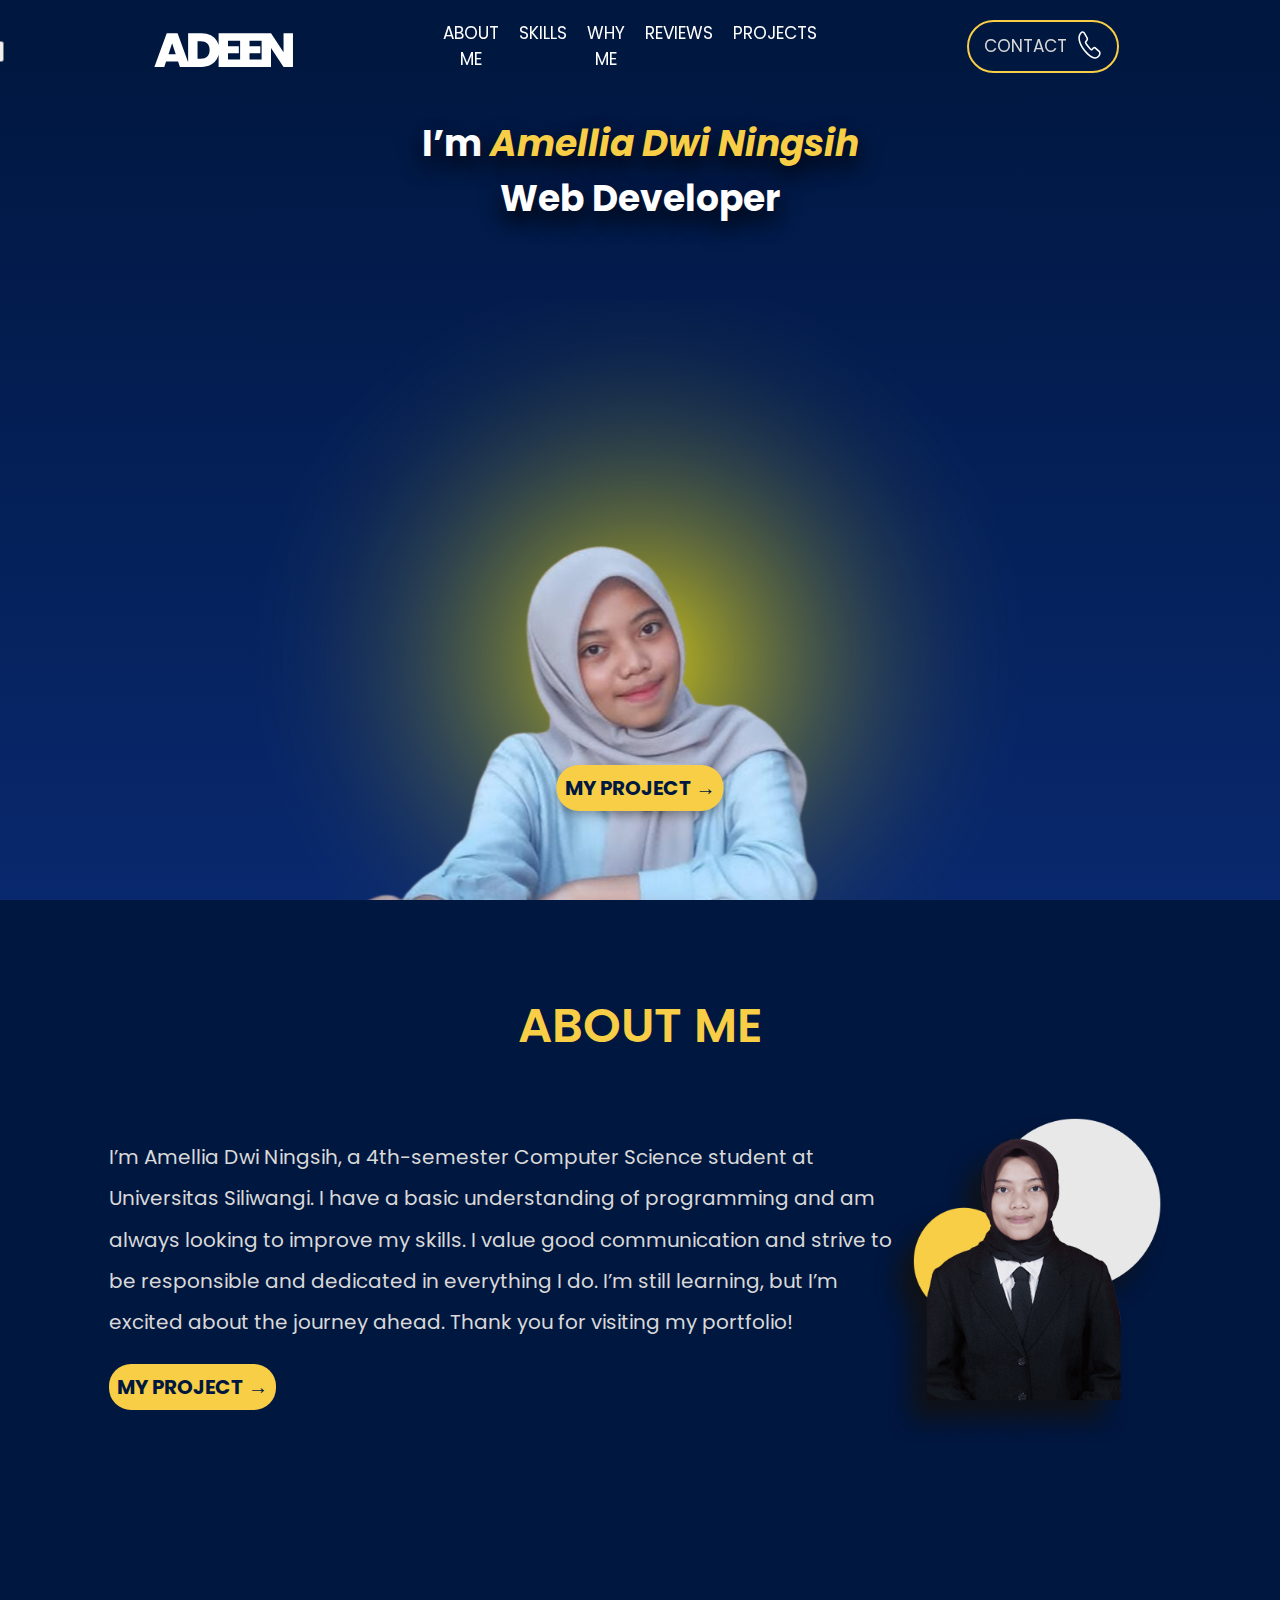
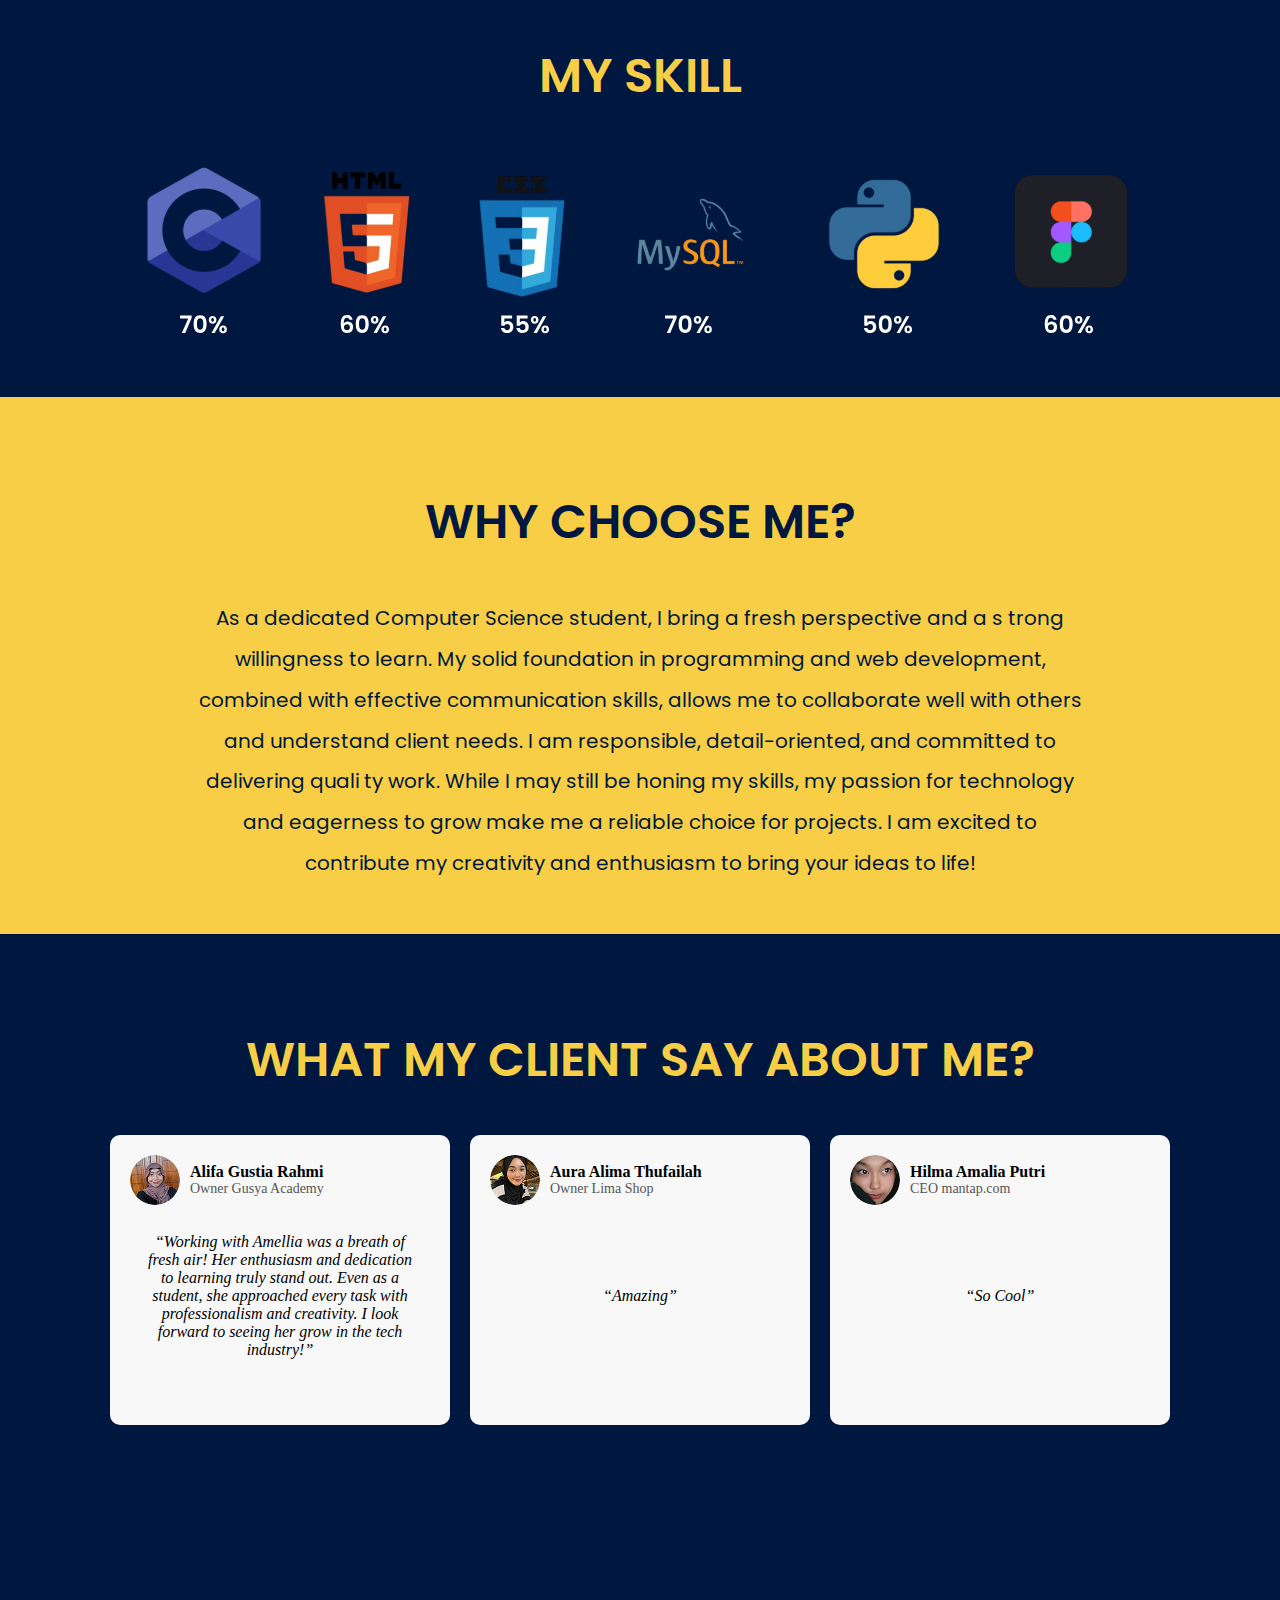
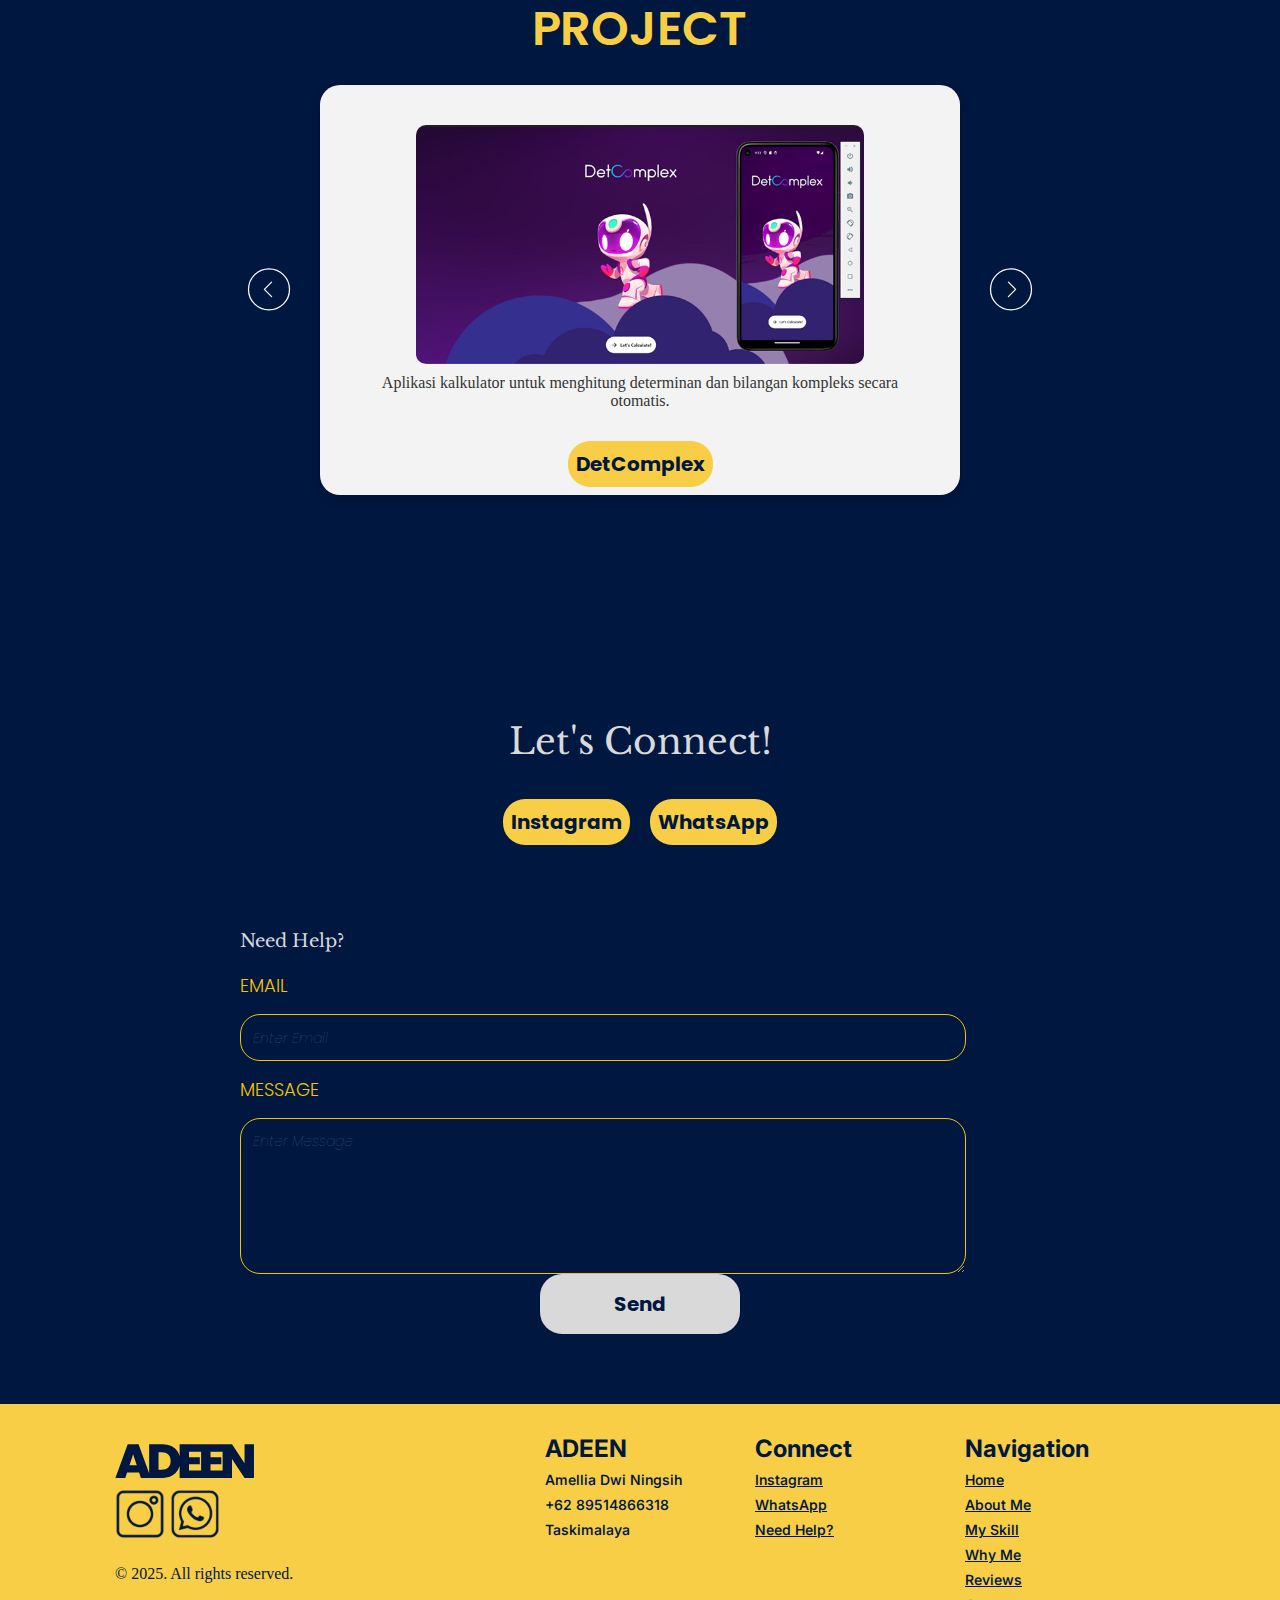
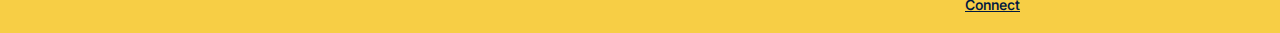
==== commit cbdfa025: "Update index.html" ====
--- a/index.html
+++ b/index.html
@@ -1,260 +1,278 @@
-<!DOCTYPE html>
-<html lang="id"> 
-  <head>
-    <meta charset="UTF-8" />
-    <meta name="viewport" content="width=device-width, initial-scale=1.0" />
-    <title>Portofolio Amelia</title>
-    <link rel="stylesheet" href="styles.css" />
-  </head>
-  <body>
-    <header>
-      <nav>
-        <div class="logo-nav">
-          <img src="gambar/logoADEENwhite.svg" alt="ADEEN Logo" />
-        </div>
-        <ul class="nav-menu">
-          <li class="list-nav-menu">
-            <a href="#about">ABOUT ME</a>
-          </li>
-          <li class="list-nav-menu"><a href="#skills">SKILLS</a></li>
-          <li class="list-nav-menu"><a href="#why-me">WHY ME</a></li>
-          <li class="list-nav-menu">
-            <a href="#reviews">REVIEWS</a>
-          </li>
-          <li class="list-nav-menu">
-            <a href="#projects">PROJECTS</a>
-          </li>
-        </ul>
-        <a href="#connect" class="contact-button list-nav-menu">
-          CONTACT
-          <img src="gambar/call.svg" alt="Phone Icon" class="phone-icon" />
-        </a>
-      </nav>
-    </header>
-
-    <!-- <script src="script.js"></script> -->
-
-    <!-- Home -->
-    <section id="home">
-      <p class="home-tittle-shadow">
-               <span class="htittle-white">I’m</span
-          ><span class="htittle-white">&nbsp;</span
-          ><span class="htittle-yellow">Amellia Dwi Ningsih<br /></span
-          ><span class="htittle-white">Web Developer</span>
-        </p>
-      </p>
-      <img src="gambar/akuhome.svg" alt="Amellia Dwi Ningsih" />
-      <a href="#projects" class="button">MY PROJECT →</a>
-    </section>
-
-    <!-- about -->
-    <section id="about">
-      <div class="about-container">
-        <h2 class="tittle-nav-menu">ABOUT ME</h2>
-        <div class="about-content">
-          <div class="about-text">
-            <div class="text-container">              
-            <p class="descriptme">
-              I’m Amellia Dwi Ningsih, a 4th-semester Computer Science student
-              at Universitas Siliwangi. I have a basic understanding of
-              programming and <br> I am always looking to improve my skills. I value
-              good communication <br> and strive to be responsible and dedicated in
-              everything I do.<br> I’m still learning, but I’m excited about the
-              journey ahead.<br> Thank you for visiting my portfolio!
-            </p>
-            </div>
-            <a href="#projects" class="button">MY PROJECT →</a>
-          </div class="about-image">
-          <img src="gambar/akuaboutme.png" alt="Amellia Dwi Ningsih" />
-        </div>
-      </div>
-    </section>
-
-
-    <!-- Skills -->
-    <br>
-    <br>
-    <br>
-    <section id="skills">
-      <div class="frame-skill-container">
-        <h2 class="tittle-nav-menu">MY SKILL</h2>
-        <div class="skills-container">
-          <div class="skill-icon"><img src="gambar/c.svg" alt="C" /></div>
-          <div class="skill-icon"><img src="gambar/html.svg" alt="HTML" /></div>
-          <div class="skill-icon"><img src="gambar/css.svg" alt="CSS" /></div>
-          <div class="skill-icon"><img src="gambar/sql.svg" alt="MySQL" /></div>
-          <div class="skill-icon"><img src="gambar/py.svg" alt="Python" /></div>
-          <div class="skill-icon"><img src="gambar/fig.svg" alt="Figma" /></div>
-        </div>
-      </div>
-    </section>
-
-    <!-- Why Me -->
-    <section id="why-me">
-      <h2 class="tittle-nav-menu">WHY CHOOSE ME?</h2>
-      <p class="descript-skill">
-        As a dedicated Computer Science student, I bring a fresh perspective and
-        a s trong willingness to learn. My solid foundation in programming and
-        web development, combined with effective communication skills, allows me
-        to collaborate well with others and understand client needs. I am
-        responsible, detail-oriented, and committed to delivering quali ty work.
-        While I may still be honing my skills, my passion for technology and
-        eagerness to grow make me a reliable choice for projects. I am excited
-        to contribute my creativity and enthusiasm to bring your ideas to life!
-      </p>
-    </section>
-
-    <!-- Reviews -->
-    <section id="reviews">
-      <h2 class="tittle-nav-menu">WHAT MY CLIENT SAY ABOUT ME?</h2>
-      <div class="reviews-container">
-        <div class="review">
-          <div class="testimonials">
-            <div class="testimonial">
-              <div class="info-container">
-                <img src="gambar/alifa.png" alt="Alifa Gustia Rahmi" />
-                <div class="info">
-                  <h4>Alifa Gustia Rahmi</h4>
-                  <p>Owner Gusya Academy</p>
-                </div>
-              </div>
-              <p class="quote">“Working with Amellia was a breath of fresh air! Her enthusiasm and dedication to learning truly stand out. Even as a student, she approached every task with professionalism and creativity. I look forward to seeing her grow in the tech industry!”</p>
-            </div>
-          
-            <div class="testimonial">
-              <div class="info-container">
-              <img src="gambar/aura.png" alt="Aura Alima Thufailah" />
-              <div class="info">
-                <h4>Aura Alima Thufailah</h4>
-                <p>Owner Lima Shop</p>
-              </div>
-              </div>
-              <p class="quote">“Amazing”</p>
-            </div>
-          
-            <div class="testimonial">
-               <div class="info-container">
-              <img src="gambar/hilma.png" alt="Hilma Amalia Putri" />
-              <div class="info">
-                <h4>Hilma Amalia Putri</h4>
-                <p>CEO mantap.com</p>
-              </div>
-              </div>
-              <p class="quote">“So Cool”</p>
-              </div>
-          </div>
-          <br>
-        </div>
-      </div>
-    </section>      
-
-        
-    <!-- Project -->
-    <section id="projects">
-      <div class="project-frame-container">
-        <div class="project-tittle">PROJECT</div>
-
-        <div class="project-container">
-          <!-- Tombol panah kiri -->
-          <button class="prev" onclick="prevSlide()">
-            <img src="gambar/arrow left.svg" alt="Previous" />
-          </button>
-
-          <!-- Project Slider -->
-          <div class="project-slider">
-            <div class="project-wrapper">
-              <div class="project-card">
-                <img src="gambar/detcomplex1.png" alt="Project 1" />
-                <p class="project-description">
-                  Aplikasi kalkulator untuk menghitung determinan dan bilangan
-                  kompleks secara otomatis.
-                </p>
-                <button class="button">DetComplex</button>
-              </div>
-              <div class="project-card">
-                <img src="gambar/namboot1.png" alt="Project 2" />
-                <p class="project-description">Deskripsi proyek kedua.</p>
-                <button class="button">Lihat Detail</button>
-              </div>
-            </div>
-          </div>
-
-          <!-- Tombol panah kanan -->
-
-          <button class="next" onclick="nextSlide()">
-            <img src="gambar/arrow right.svg" alt="Next" />
-          </button>
-        </div>
-      </div>
-    </section>
-
-    <!-- Connect -->
-     <br><br><br><br> <br><br><br><br>
-    <section id="connect">
-      <div class="container-lets">
-      <div class="lets-tittle">Let's Connect!</div>
-      <div class="connect-buttons-container">
-        <a href="#" class="button">Instagram</a>
-        <a href="#" class="button">WhatsApp</a>
-      </div>
-      </div>
-    </section>
- 
-
-    <!-- FAQ -->
-    <section id="faq">
-      <div class="faq-container">
-      <h2 class="faq-title">Need Help?</h2>
-      <form class="faq-form">
-        <label for="email">EMAIL</label>
-        <input type="email" id="email" name="email" placeholder="Enter Email" required />      
-          <label for="message">MESSAGE</label>
-          <div class="message-container">
-        <textarea id="message" name="message" placeholder="Enter Message" required></textarea>
-
-        <button type="submit" class="button">Send</button>
-        </div>
-      </form>
-    </div>
-    </section>
-
-    <!-- Footer -->
-    <footer>
-      <div class="footer-container">
-        <div class="footer-col">
-          <div class="logo">
-            <img src="gambar/logoADEENblue.svg" alt="ADEEN Logo" />
-          </div>
-          <div class="social-icons">
-            <img class="soc-logo" src="gambar/instagram.svg" alt="Instagram" />
-            <img class="soc-logo" src="gambar/whatsapp.svg" alt="WhatsApp" />
-          </div>
-          <p>&copy; 2025. All rights reserved.</p>
-        </div>
-        <div class="frame-nav-footbar">
-          <div class="footer-col">
-            <div class="tittle-footer-menu">ADEEN</div>
-            <div>Amellia Dwi Ningsih</div>
-            <div>+62 89514866318</div>
-            <div>Taskimalaya</div>
-          </div>
-          <div class="footer-col">
-            <div class="tittle-footer-menu">Connect</div>
-            <a href="#">Instagram</a>
-            <a href="#">WhatsApp</a>
-            <a href="#faq">Need Help?</a>
-          </div>
-          <div class="footer-col">
-            <div class="tittle-footer-menu">Navigation</div>
-            <a href="#home">Home</a>
-            <a href="#about">About Me</a>
-            <a href="#skills">My Skill</a>
-            <a href="#why-me">Why Me</a>
-            <a href="#reviews">Reviews</a>
-            <a href="#connect">Connect</a>
-          </div>
-        </div>
-      </div>
-    </footer>
-  </body>
-</html>
+<!DOCTYPE html>
+<html lang="id">
+  <head>
+    <meta charset="UTF-8" />
+    <meta name="viewport" content="width=device-width, initial-scale=1.0" />
+    <title>Portofolio Amelia</title>
+    <link rel="stylesheet" href="styles.css" />
+  </head>
+  <body>
+    <header>
+      <nav>
+        <button class="menu-toggle" aria-label="Toggle Menu">
+          &#9776;
+          <!-- Simbol hamburger -->
+        </button>
+        <div class="logo-nav">
+          <img src="gambar/logoADEENwhite.svg" alt="ADEEN Logo" />
+        </div>
+        <ul class="nav-menu">
+          <li class="list-nav-menu">
+            <a href="#about">ABOUT ME</a>
+          </li>
+          <li class="list-nav-menu"><a href="#skills">SKILLS</a></li>
+          <li class="list-nav-menu"><a href="#why-me">WHY ME</a></li>
+          <li class="list-nav-menu">
+            <a href="#reviews">REVIEWS</a>
+          </li>
+          <li class="list-nav-menu">
+            <a href="#projects">PROJECTS</a>
+          </li>
+        </ul>
+        <a href="#connect" class="contact-button list-nav-menu">
+          CONTACT
+          <img src="gambar/call.svg" alt="Phone Icon" class="phone-icon" />
+        </a>
+        <a href="#connect" class="phone-toggle">
+          <img src="gambar/call.svg" alt="Phone Icon" class="phone-icon" />
+        </a>
+      </nav>
+    </header>
+
+    <!-- <script src="script.js"></script> -->
+
+    <!-- Home -->
+    <section id="home">
+      <p class="home-tittle-shadow">
+        <span class="htittle-white">I’m</span
+        ><span class="htittle-white">&nbsp;</span
+        ><span class="htittle-yellow">Amellia Dwi Ningsih<br /></span
+        ><span class="htittle-white">Web Developer</span>
+      </p>
+      <img src="gambar/akuhome.svg" alt="Amellia Dwi Ningsih" />
+      <a href="#projects" class="button">MY PROJECT →</a>
+    </section>
+
+    <!-- about -->
+    <section id="about">
+      <div class="about-container">
+        <h2 class="tittle-nav-menu">ABOUT ME</h2>
+        <div class="about-content">
+          <div class="about-text">
+            <p class="descriptme">
+              I’m Amellia Dwi Ningsih, a 4th-semester Computer Science student
+              at Universitas Siliwangi. I have a basic understanding of
+              programming and am always looking to improve my skills. I value
+              good communication and strive to be responsible and dedicated in
+              everything I do. I’m still learning, but I’m excited about the
+              journey ahead. Thank you for visiting my portfolio!
+            </p>
+            <a href="#projects" class="button">MY PROJECT →</a>
+          </div>
+          <div class="about-image">
+          <img src="gambar/akuaboutme.png" alt="Amellia Dwi Ningsih" />
+        </div>
+      </div>
+    </section>
+
+    <!-- Skills -->
+    <br />
+    <br />
+    <br />
+    <section id="skills">
+      <div class="frame-skill-container">
+        <h2 class="tittle-nav-menu">MY SKILL</h2>
+        <div class="skills-container">
+          <div class="skill-icon"><img src="gambar/c.svg" alt="C" /></div>
+          <div class="skill-icon"><img src="gambar/html.svg" alt="HTML" /></div>
+          <div class="skill-icon"><img src="gambar/css.svg" alt="CSS" /></div>
+          <div class="skill-icon"><img src="gambar/sql.svg" alt="MySQL" /></div>
+          <div class="skill-icon"><img src="gambar/py.svg" alt="Python" /></div>
+          <div class="skill-icon"><img src="gambar/fig.svg" alt="Figma" /></div>
+        </div>
+      </div>
+    </section>
+
+    <!-- Why Me -->
+    <section id="why-me">
+      <h2 class="tittle-nav-menu">WHY CHOOSE ME?</h2>
+      <p class="descript-skill">
+        As a dedicated Computer Science student, I bring a fresh perspective and
+        a s trong willingness to learn. My solid foundation in programming and
+        web development, combined with effective communication skills, allows me
+        to collaborate well with others and understand client needs. I am
+        responsible, detail-oriented, and committed to delivering quali ty work.
+        While I may still be honing my skills, my passion for technology and
+        eagerness to grow make me a reliable choice for projects. I am excited
+        to contribute my creativity and enthusiasm to bring your ideas to life!
+      </p>
+    </section>
+
+    <!-- Reviews -->
+    <section id="reviews">
+      <h2 class="tittle-nav-menu">WHAT MY CLIENT SAY ABOUT ME?</h2>
+      <div class="reviews-container">
+        <div class="review">
+          <div class="testimonials">
+            <div class="testimonial">
+              <div class="info-container">
+                <img src="gambar/alifa.png" alt="Alifa Gustia Rahmi" />
+                <div class="info">
+                  <h4>Alifa Gustia Rahmi</h4>
+                  <p>Owner Gusya Academy</p>
+                </div>
+              </div>
+              <p class="quote">
+                “Working with Amellia was a breath of fresh air! Her enthusiasm
+                and dedication to learning truly stand out. Even as a student,
+                she approached every task with professionalism and creativity. I
+                look forward to seeing her grow in the tech industry!”
+              </p>
+            </div>
+
+            <div class="testimonial">
+              <div class="info-container">
+                <img src="gambar/aura.png" alt="Aura Alima Thufailah" />
+                <div class="info">
+                  <h4>Aura Alima Thufailah</h4>
+                  <p>Owner Lima Shop</p>
+                </div>
+              </div>
+              <p class="quote">“Amazing”</p>
+            </div>
+
+            <div class="testimonial">
+              <div class="info-container">
+                <img src="gambar/hilma.png" alt="Hilma Amalia Putri" />
+                <div class="info">
+                  <h4>Hilma Amalia Putri</h4>
+                  <p>CEO mantap.com</p>
+                </div>
+              </div>
+              <p class="quote">“So Cool”</p>
+            </div>
+          </div>
+          <br />
+        </div>
+      </div>
+    </section>
+
+    <!-- Project -->
+    <section id="projects">
+      <div class="project-frame-container">
+        <div class="project-tittle">PROJECT</div>
+
+        <div class="project-container">
+          <!-- Tombol panah kiri -->
+          <button class="prev" onclick="prevSlide()">
+            <img src="gambar/arrow left.svg" alt="Previous" />
+          </button>
+
+          <!-- Project Slider -->
+          <div class="project-slider">
+            <div class="project-wrapper">
+              <div class="project-card">
+                <img src="gambar/detcomplex1.png" alt="Project 1" />
+                <p class="project-description">
+                  Aplikasi kalkulator untuk menghitung determinan dan bilangan
+                  kompleks secara otomatis.
+                </p>
+                <button class="button">DetComplex</button>
+              </div>
+              <div class="project-card">
+                <img src="gambar/namboot1.png" alt="Project 2" />
+                <p class="project-description">Deskripsi proyek kedua.</p>
+                <button class="button">Lihat Detail</button>
+              </div>
+            </div>
+          </div>
+
+          <!-- Tombol panah kanan -->
+
+          <button class="next" onclick="nextSlide()">
+            <img src="gambar/arrow right.svg" alt="Next" />
+          </button>
+        </div>
+      </div>
+    </section>
+
+    <!-- Connect -->
+    <br /><br /><br /><br />
+    <br /><br /><br /><br />
+    <section id="connect">
+      <div class="container-lets">
+        <div class="lets-tittle">Let's Connect!</div>
+        <div class="connect-buttons-container">
+          <a href="#" class="button">Instagram</a>
+          <a href="#" class="button">WhatsApp</a>
+        </div>
+      </div>
+    </section>
+
+    <!-- FAQ -->
+    <section id="faq">
+      <div class="faq-container">
+        <h2 class="faq-title">Need Help?</h2>
+        <div class="faq-frame">
+        <form class="faq-form">
+          <label for="email">EMAIL</label>
+          <input
+            type="email"
+            id="email"
+            name="email"
+            placeholder="Enter Email"
+            required
+          />
+          <label for="message">MESSAGE</label>
+            <textarea
+              id="message"
+              name="message"
+              placeholder="Enter Message"
+              required
+            ></textarea>
+        </form>
+        <button type="submit" class="button">Send</button>
+    </div>  
+    </div>
+    </section>
+
+    <!-- Footer -->
+    <footer>
+      <div class="footer-container">
+        <div class="footer-col">
+          <div class="logo">
+            <img src="gambar/logoADEENblue.svg" alt="ADEEN Logo" />
+          </div>
+          <div class="social-icons">
+            <img class="soc-logo" src="gambar/instagram.svg" alt="Instagram" />
+            <img class="soc-logo" src="gambar/whatsapp.svg" alt="WhatsApp" />
+          </div>
+          <p>&copy; 2025. All rights reserved.</p>
+        </div>
+        <div class="frame-nav-footbar">
+          <div class="footer-col">
+            <div class="tittle-footer-menu">ADEEN</div>
+            <div>Amellia Dwi Ningsih</div>
+            <div>+62 89514866318</div>
+            <div>Taskimalaya</div>
+          </div>
+          <div class="footer-col">
+            <div class="tittle-footer-menu">Connect</div>
+            <a href="#">Instagram</a>
+            <a href="#">WhatsApp</a>
+            <a href="#faq">Need Help?</a>
+          </div>
+          <div class="footer-col">
+            <div class="tittle-footer-menu">Navigation</div>
+            <a href="#home">Home</a>
+            <a href="#about">About Me</a>
+            <a href="#skills">My Skill</a>
+            <a href="#why-me">Why Me</a>
+            <a href="#reviews">Reviews</a>
+            <a href="#connect">Connect</a>
+          </div>
+        </div>
+      </div>
+    </footer>
+  </body>
+</html>
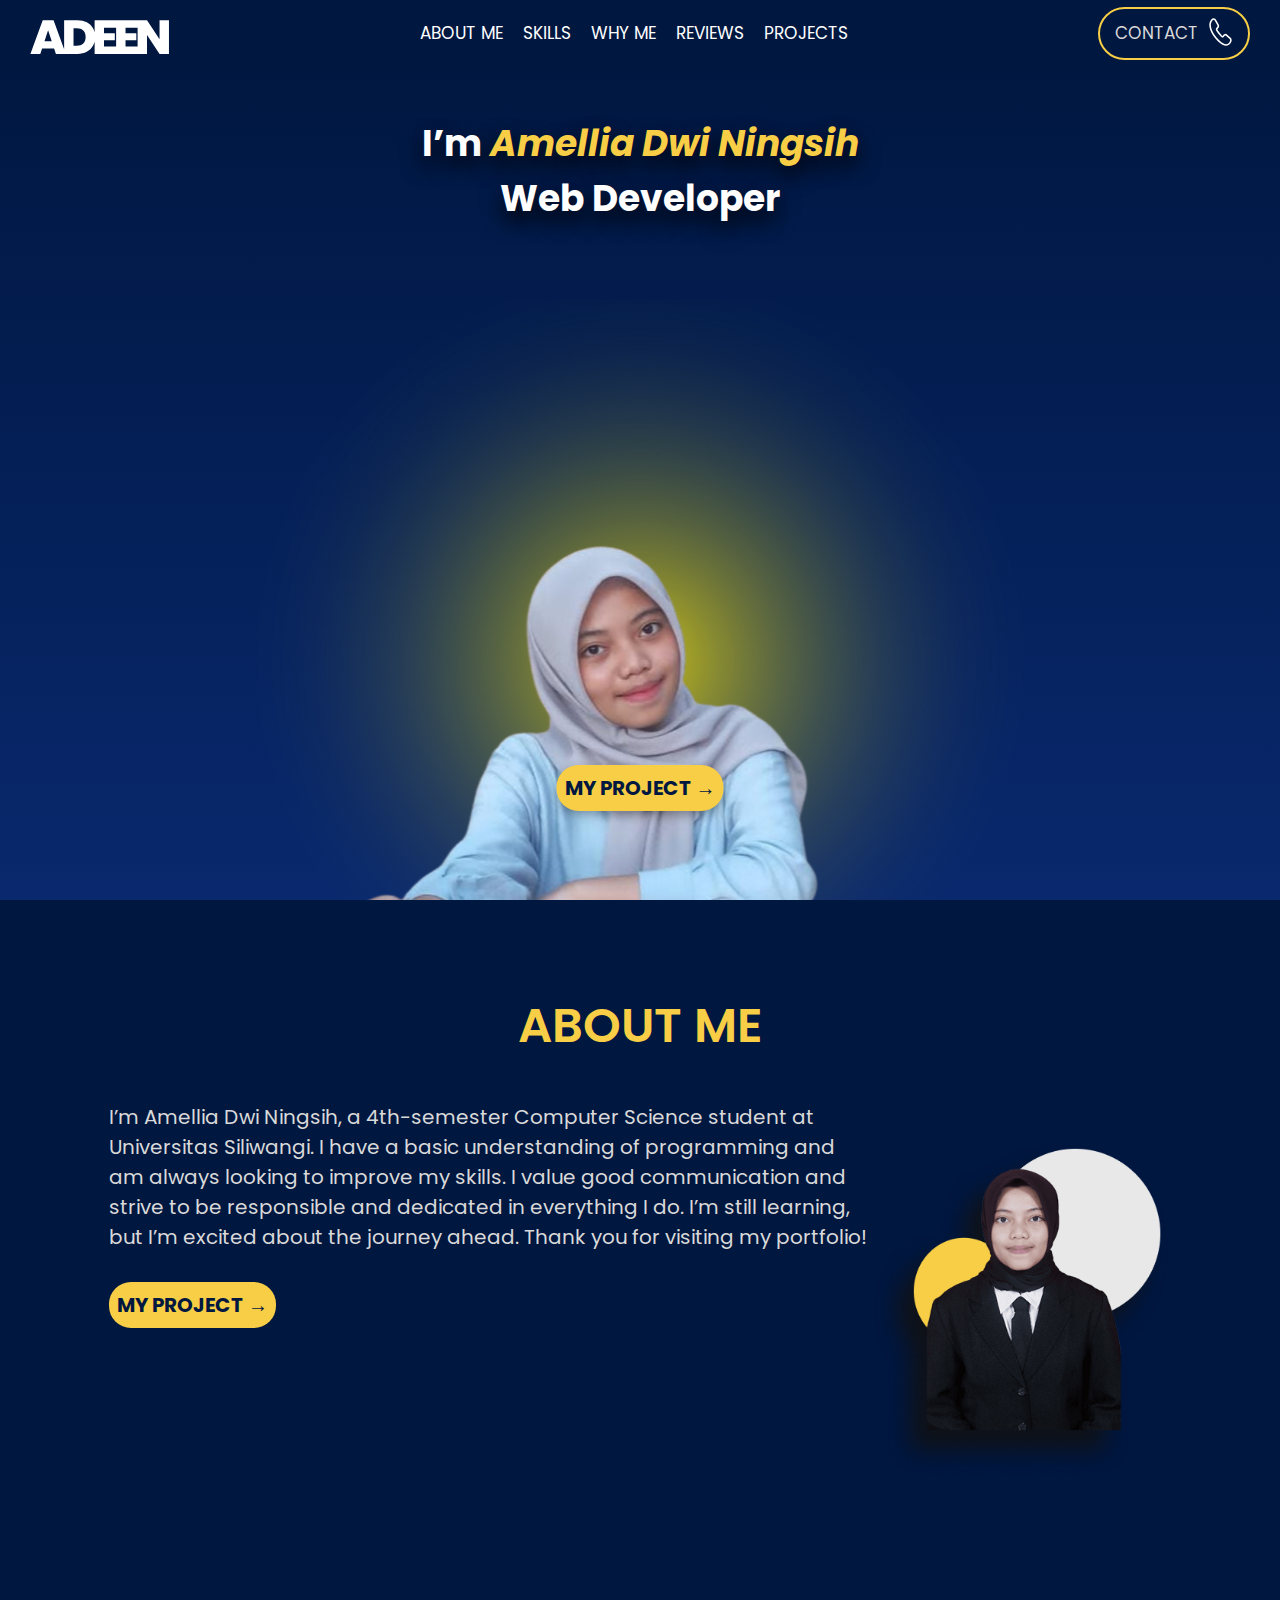
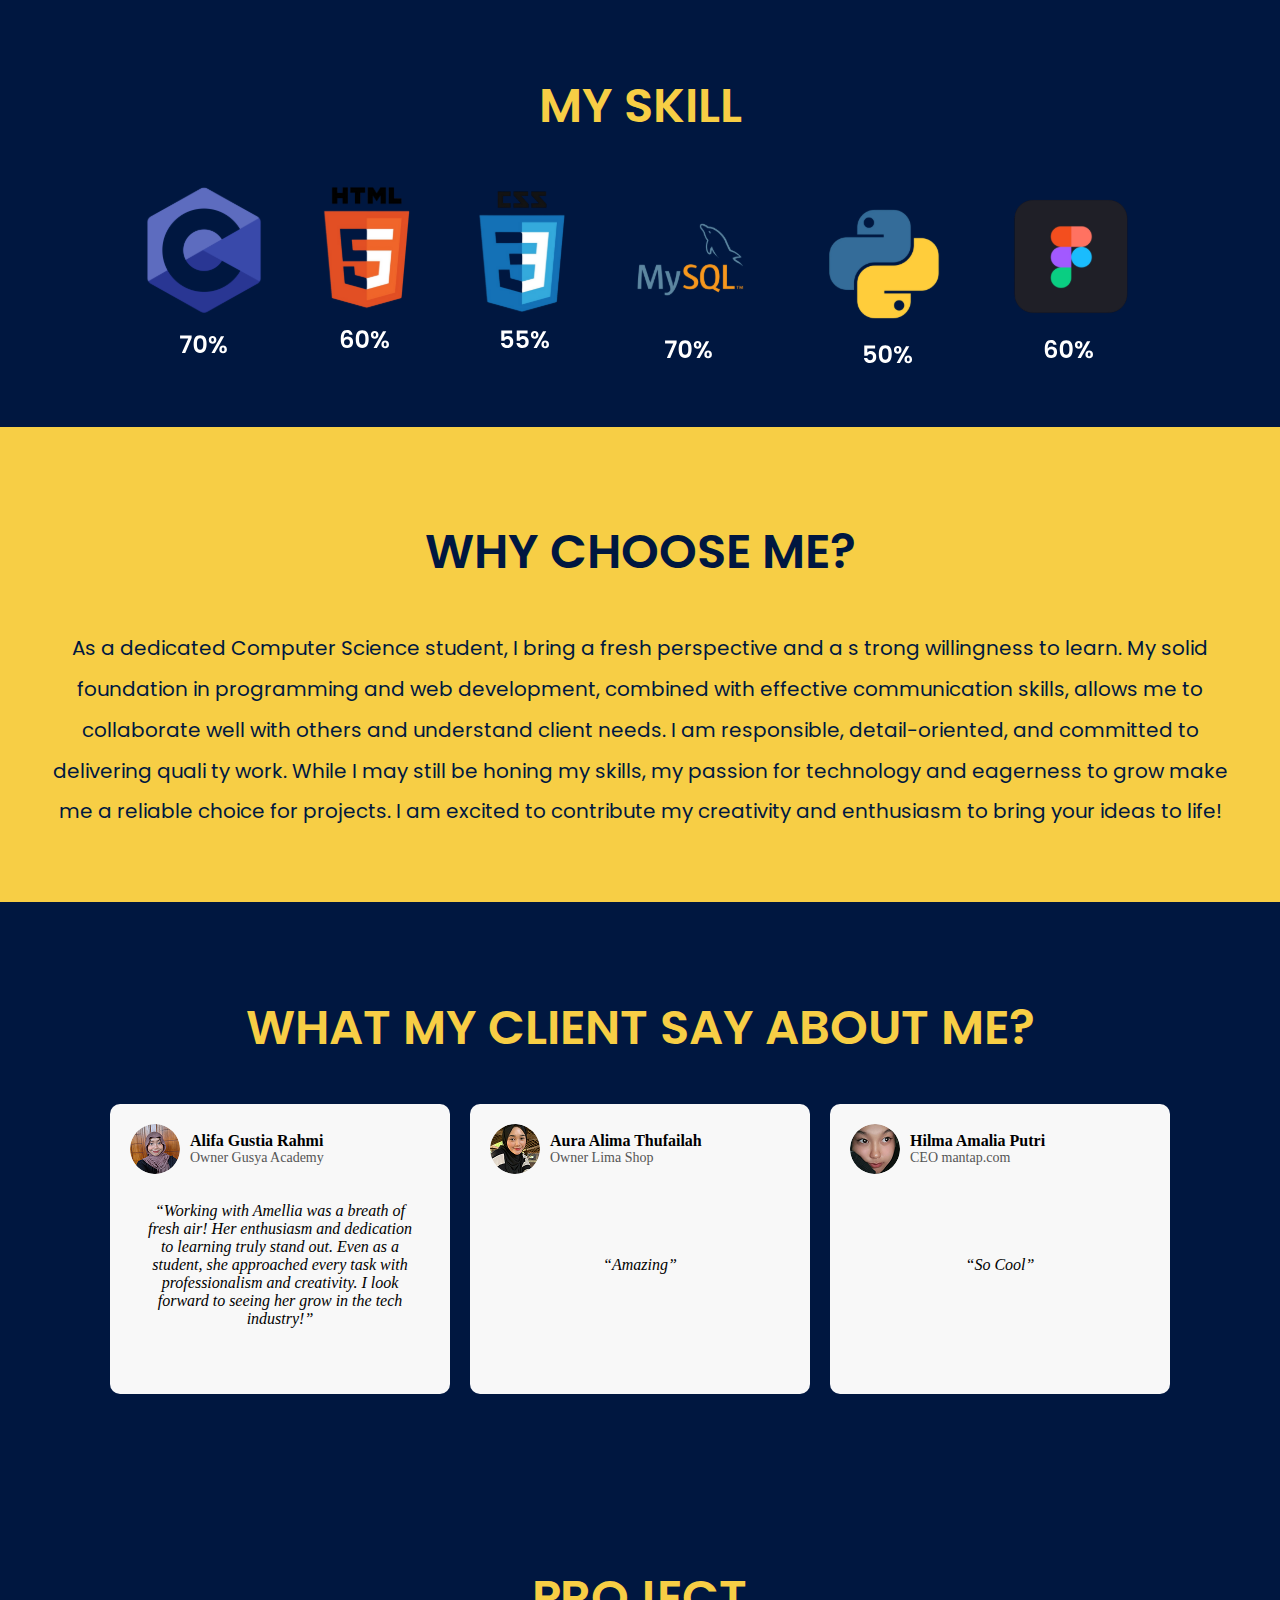
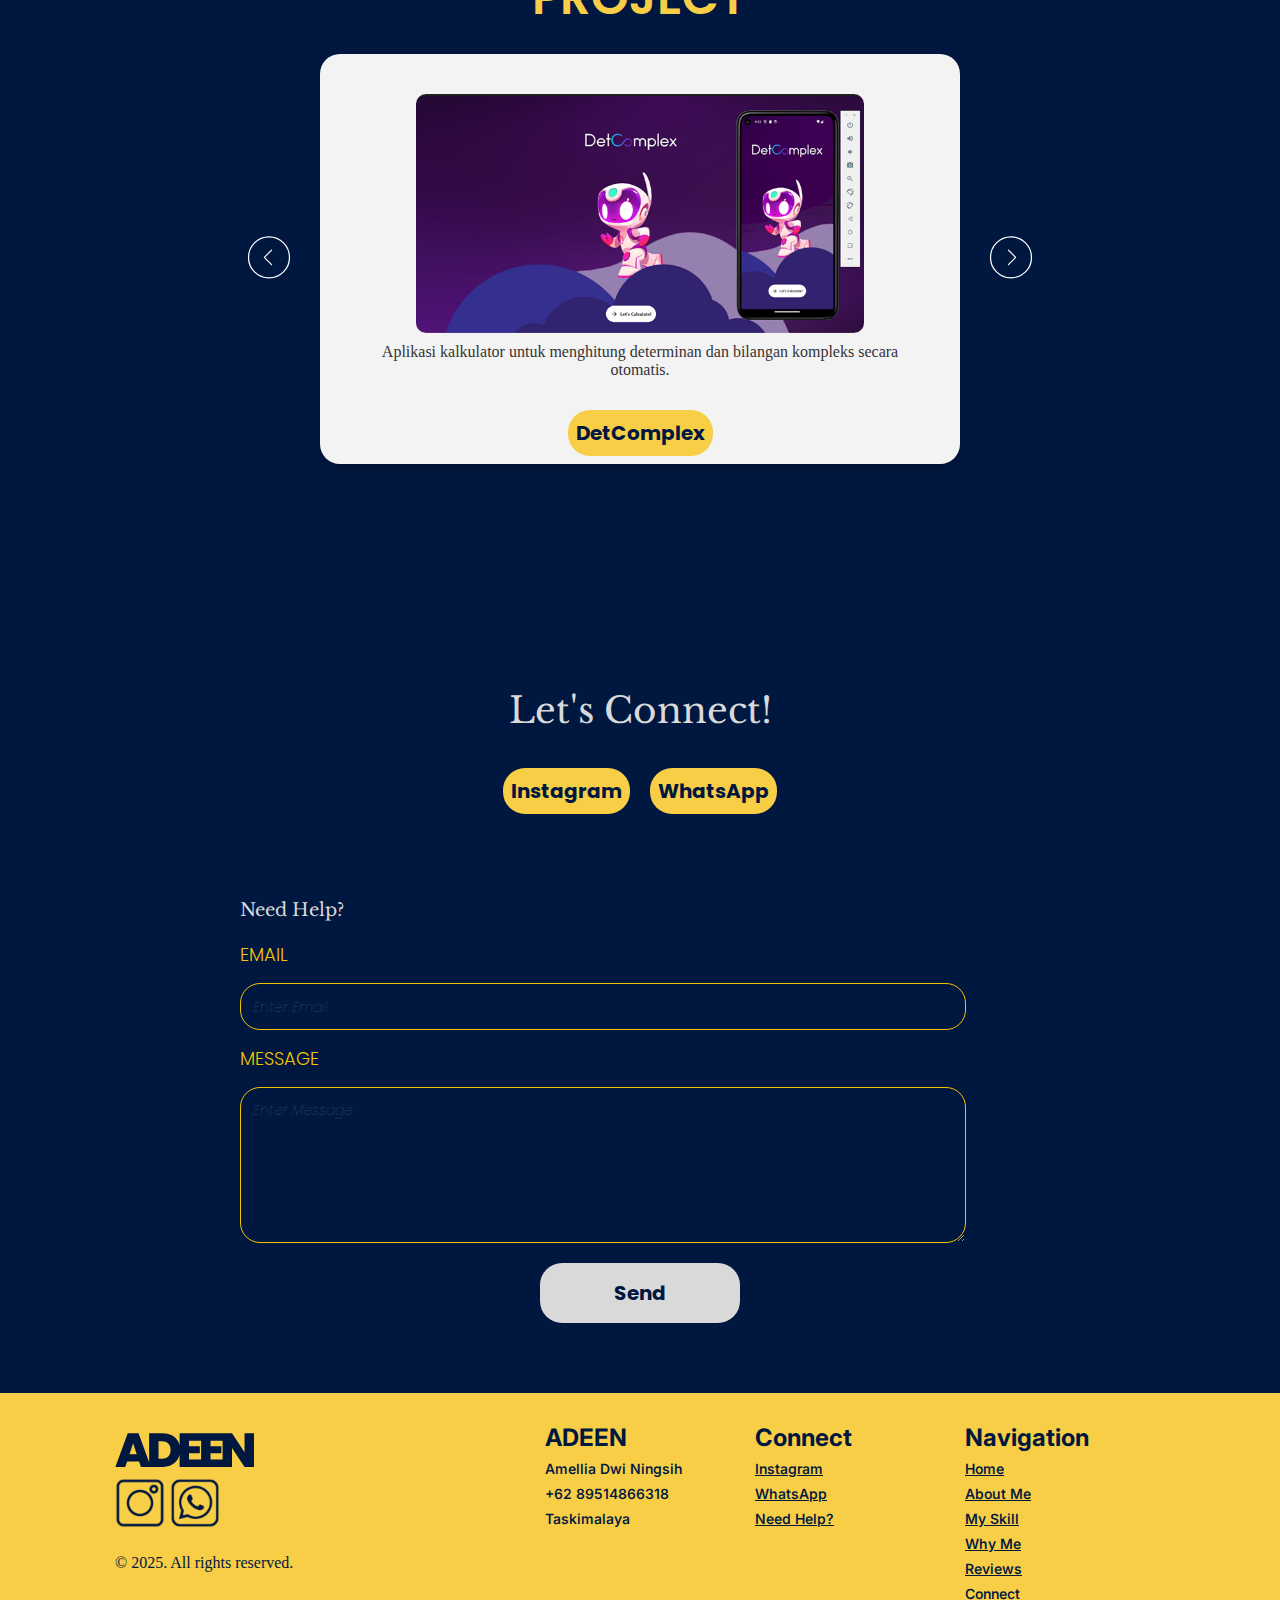
==== commit 601b2215: "Update index.html" ====
--- a/index.html
+++ b/index.html
@@ -1,278 +1,278 @@
-<!DOCTYPE html>
-<html lang="id">
-  <head>
-    <meta charset="UTF-8" />
-    <meta name="viewport" content="width=device-width, initial-scale=1.0" />
-    <title>Portofolio Amelia</title>
-    <link rel="stylesheet" href="styles.css" />
-  </head>
-  <body>
-    <header>
-      <nav>
-        <button class="menu-toggle" aria-label="Toggle Menu">
-          &#9776;
-          <!-- Simbol hamburger -->
-        </button>
-        <div class="logo-nav">
-          <img src="gambar/logoADEENwhite.svg" alt="ADEEN Logo" />
-        </div>
-        <ul class="nav-menu">
-          <li class="list-nav-menu">
-            <a href="#about">ABOUT ME</a>
-          </li>
-          <li class="list-nav-menu"><a href="#skills">SKILLS</a></li>
-          <li class="list-nav-menu"><a href="#why-me">WHY ME</a></li>
-          <li class="list-nav-menu">
-            <a href="#reviews">REVIEWS</a>
-          </li>
-          <li class="list-nav-menu">
-            <a href="#projects">PROJECTS</a>
-          </li>
-        </ul>
-        <a href="#connect" class="contact-button list-nav-menu">
-          CONTACT
-          <img src="gambar/call.svg" alt="Phone Icon" class="phone-icon" />
-        </a>
-        <a href="#connect" class="phone-toggle">
-          <img src="gambar/call.svg" alt="Phone Icon" class="phone-icon" />
-        </a>
-      </nav>
-    </header>
-
-    <!-- <script src="script.js"></script> -->
-
-    <!-- Home -->
-    <section id="home">
-      <p class="home-tittle-shadow">
-        <span class="htittle-white">I’m</span
-        ><span class="htittle-white">&nbsp;</span
-        ><span class="htittle-yellow">Amellia Dwi Ningsih<br /></span
-        ><span class="htittle-white">Web Developer</span>
-      </p>
-      <img src="gambar/akuhome.svg" alt="Amellia Dwi Ningsih" />
-      <a href="#projects" class="button">MY PROJECT →</a>
-    </section>
-
-    <!-- about -->
-    <section id="about">
-      <div class="about-container">
-        <h2 class="tittle-nav-menu">ABOUT ME</h2>
-        <div class="about-content">
-          <div class="about-text">
-            <p class="descriptme">
-              I’m Amellia Dwi Ningsih, a 4th-semester Computer Science student
-              at Universitas Siliwangi. I have a basic understanding of
-              programming and am always looking to improve my skills. I value
-              good communication and strive to be responsible and dedicated in
-              everything I do. I’m still learning, but I’m excited about the
-              journey ahead. Thank you for visiting my portfolio!
-            </p>
-            <a href="#projects" class="button">MY PROJECT →</a>
-          </div>
-          <div class="about-image">
-          <img src="gambar/akuaboutme.png" alt="Amellia Dwi Ningsih" />
-        </div>
-      </div>
-    </section>
-
-    <!-- Skills -->
-    <br />
-    <br />
-    <br />
-    <section id="skills">
-      <div class="frame-skill-container">
-        <h2 class="tittle-nav-menu">MY SKILL</h2>
-        <div class="skills-container">
-          <div class="skill-icon"><img src="gambar/c.svg" alt="C" /></div>
-          <div class="skill-icon"><img src="gambar/html.svg" alt="HTML" /></div>
-          <div class="skill-icon"><img src="gambar/css.svg" alt="CSS" /></div>
-          <div class="skill-icon"><img src="gambar/sql.svg" alt="MySQL" /></div>
-          <div class="skill-icon"><img src="gambar/py.svg" alt="Python" /></div>
-          <div class="skill-icon"><img src="gambar/fig.svg" alt="Figma" /></div>
-        </div>
-      </div>
-    </section>
-
-    <!-- Why Me -->
-    <section id="why-me">
-      <h2 class="tittle-nav-menu">WHY CHOOSE ME?</h2>
-      <p class="descript-skill">
-        As a dedicated Computer Science student, I bring a fresh perspective and
-        a s trong willingness to learn. My solid foundation in programming and
-        web development, combined with effective communication skills, allows me
-        to collaborate well with others and understand client needs. I am
-        responsible, detail-oriented, and committed to delivering quali ty work.
-        While I may still be honing my skills, my passion for technology and
-        eagerness to grow make me a reliable choice for projects. I am excited
-        to contribute my creativity and enthusiasm to bring your ideas to life!
-      </p>
-    </section>
-
-    <!-- Reviews -->
-    <section id="reviews">
-      <h2 class="tittle-nav-menu">WHAT MY CLIENT SAY ABOUT ME?</h2>
-      <div class="reviews-container">
-        <div class="review">
-          <div class="testimonials">
-            <div class="testimonial">
-              <div class="info-container">
-                <img src="gambar/alifa.png" alt="Alifa Gustia Rahmi" />
-                <div class="info">
-                  <h4>Alifa Gustia Rahmi</h4>
-                  <p>Owner Gusya Academy</p>
-                </div>
-              </div>
-              <p class="quote">
-                “Working with Amellia was a breath of fresh air! Her enthusiasm
-                and dedication to learning truly stand out. Even as a student,
-                she approached every task with professionalism and creativity. I
-                look forward to seeing her grow in the tech industry!”
-              </p>
-            </div>
-
-            <div class="testimonial">
-              <div class="info-container">
-                <img src="gambar/aura.png" alt="Aura Alima Thufailah" />
-                <div class="info">
-                  <h4>Aura Alima Thufailah</h4>
-                  <p>Owner Lima Shop</p>
-                </div>
-              </div>
-              <p class="quote">“Amazing”</p>
-            </div>
-
-            <div class="testimonial">
-              <div class="info-container">
-                <img src="gambar/hilma.png" alt="Hilma Amalia Putri" />
-                <div class="info">
-                  <h4>Hilma Amalia Putri</h4>
-                  <p>CEO mantap.com</p>
-                </div>
-              </div>
-              <p class="quote">“So Cool”</p>
-            </div>
-          </div>
-          <br />
-        </div>
-      </div>
-    </section>
-
-    <!-- Project -->
-    <section id="projects">
-      <div class="project-frame-container">
-        <div class="project-tittle">PROJECT</div>
-
-        <div class="project-container">
-          <!-- Tombol panah kiri -->
-          <button class="prev" onclick="prevSlide()">
-            <img src="gambar/arrow left.svg" alt="Previous" />
-          </button>
-
-          <!-- Project Slider -->
-          <div class="project-slider">
-            <div class="project-wrapper">
-              <div class="project-card">
-                <img src="gambar/detcomplex1.png" alt="Project 1" />
-                <p class="project-description">
-                  Aplikasi kalkulator untuk menghitung determinan dan bilangan
-                  kompleks secara otomatis.
-                </p>
-                <button class="button">DetComplex</button>
-              </div>
-              <div class="project-card">
-                <img src="gambar/namboot1.png" alt="Project 2" />
-                <p class="project-description">Deskripsi proyek kedua.</p>
-                <button class="button">Lihat Detail</button>
-              </div>
-            </div>
-          </div>
-
-          <!-- Tombol panah kanan -->
-
-          <button class="next" onclick="nextSlide()">
-            <img src="gambar/arrow right.svg" alt="Next" />
-          </button>
-        </div>
-      </div>
-    </section>
-
-    <!-- Connect -->
-    <br /><br /><br /><br />
-    <br /><br /><br /><br />
-    <section id="connect">
-      <div class="container-lets">
-        <div class="lets-tittle">Let's Connect!</div>
-        <div class="connect-buttons-container">
-          <a href="#" class="button">Instagram</a>
-          <a href="#" class="button">WhatsApp</a>
-        </div>
-      </div>
-    </section>
-
-    <!-- FAQ -->
-    <section id="faq">
-      <div class="faq-container">
-        <h2 class="faq-title">Need Help?</h2>
-        <div class="faq-frame">
-        <form class="faq-form">
-          <label for="email">EMAIL</label>
-          <input
-            type="email"
-            id="email"
-            name="email"
-            placeholder="Enter Email"
-            required
-          />
-          <label for="message">MESSAGE</label>
-            <textarea
-              id="message"
-              name="message"
-              placeholder="Enter Message"
-              required
-            ></textarea>
-        </form>
-        <button type="submit" class="button">Send</button>
-    </div>  
-    </div>
-    </section>
-
-    <!-- Footer -->
-    <footer>
-      <div class="footer-container">
-        <div class="footer-col">
-          <div class="logo">
-            <img src="gambar/logoADEENblue.svg" alt="ADEEN Logo" />
-          </div>
-          <div class="social-icons">
-            <img class="soc-logo" src="gambar/instagram.svg" alt="Instagram" />
-            <img class="soc-logo" src="gambar/whatsapp.svg" alt="WhatsApp" />
-          </div>
-          <p>&copy; 2025. All rights reserved.</p>
-        </div>
-        <div class="frame-nav-footbar">
-          <div class="footer-col">
-            <div class="tittle-footer-menu">ADEEN</div>
-            <div>Amellia Dwi Ningsih</div>
-            <div>+62 89514866318</div>
-            <div>Taskimalaya</div>
-          </div>
-          <div class="footer-col">
-            <div class="tittle-footer-menu">Connect</div>
-            <a href="#">Instagram</a>
-            <a href="#">WhatsApp</a>
-            <a href="#faq">Need Help?</a>
-          </div>
-          <div class="footer-col">
-            <div class="tittle-footer-menu">Navigation</div>
-            <a href="#home">Home</a>
-            <a href="#about">About Me</a>
-            <a href="#skills">My Skill</a>
-            <a href="#why-me">Why Me</a>
-            <a href="#reviews">Reviews</a>
-            <a href="#connect">Connect</a>
-          </div>
-        </div>
-      </div>
-    </footer>
-  </body>
-</html>
+<!DOCTYPE html>
+<html lang="id">
+  <head>
+    <meta charset="UTF-8" />
+    <meta name="viewport" content="width=device-width, initial-scale=1.0" />
+    <title>Portofolio Amelia</title>
+    <link rel="stylesheet" href="styles.css" />
+  </head>
+  <body>
+    <header>
+      <nav>
+        <button class="menu-toggle" aria-label="Toggle Menu">
+          &#9776;
+          <!-- Simbol hamburger -->
+        </button>
+        <div class="logo-nav">
+          <img src="gambar/logoADEENwhite.svg" alt="ADEEN Logo" />
+        </div>
+        <ul class="nav-menu">
+          <li class="list-nav-menu">
+            <a href="#about">ABOUT ME</a>
+          </li>
+          <li class="list-nav-menu"><a href="#skills">SKILLS</a></li>
+          <li class="list-nav-menu"><a href="#why-me">WHY ME</a></li>
+          <li class="list-nav-menu">
+            <a href="#reviews">REVIEWS</a>
+          </li>
+          <li class="list-nav-menu">
+            <a href="#projects">PROJECTS</a>
+          </li>
+        </ul>
+        <a href="#connect" class="contact-button list-nav-menu">
+          CONTACT
+          <img src="gambar/call.svg" alt="Phone Icon" class="phone-icon" />
+        </a>
+        <a href="#connect" class="phone-toggle">
+          <img src="gambar/call.svg" alt="Phone Icon" class="phone-icon" />
+        </a>
+      </nav>
+    </header>
+
+    <!-- <script src="script.js"></script> -->
+
+    <!-- Home -->
+    <section id="home">
+      <p class="home-tittle-shadow">
+        <span class="htittle-white">I’m</span
+        ><span class="htittle-white">&nbsp;</span
+        ><span class="htittle-yellow">Amellia Dwi Ningsih<br /></span
+        ><span class="htittle-white">Web Developer</span>
+      </p>
+      <img src="gambar/akuhome.svg" alt="Amellia Dwi Ningsih" />
+      <a href="#projects" class="button">MY PROJECT →</a>
+    </section>
+
+    <!-- about -->
+    <section id="about">
+      <div class="about-container">
+        <h2 class="tittle-nav-menu">ABOUT ME</h2>
+        <div class="about-content">
+          <div class="about-text">
+            <p class="descriptme">
+              I’m Amellia Dwi Ningsih, a 4th-semester Computer Science student
+              at Universitas Siliwangi. I have a basic understanding of
+              programming and am always looking to improve my skills. I value
+              good communication and strive to be responsible and dedicated in
+              everything I do. I’m still learning, but I’m excited about the
+              journey ahead. Thank you for visiting my portfolio!
+            </p>
+            <a href="#projects" class="button">MY PROJECT →</a>
+          </div>
+          <div class="about-image">
+          <img src="gambar/akuaboutme.png" alt="Amellia Dwi Ningsih" />
+        </div>
+      </div>
+    </section>
+
+    <!-- Skills -->
+    <br />
+    <br />
+    <br />
+    <section id="skills">
+      <div class="frame-skill-container">
+        <h2 class="tittle-nav-menu">MY SKILL</h2>
+        <div class="skills-container">
+          <div class="skill-icon"><img src="gambar/c.svg" alt="C" /></div>
+          <div class="skill-icon"><img src="gambar/html.svg" alt="HTML" /></div>
+          <div class="skill-icon"><img src="gambar/css.svg" alt="CSS" /></div>
+          <div class="skill-icon"><img src="gambar/sql.svg" alt="MySQL" /></div>
+          <div class="skill-icon"><img src="gambar/py.svg" alt="Python" /></div>
+          <div class="skill-icon"><img src="gambar/fig.svg" alt="Figma" /></div>
+        </div>
+      </div>
+    </section>
+
+    <!-- Why Me -->
+    <section id="why-me">
+      <h2 class="tittle-nav-menu">WHY CHOOSE ME?</h2>
+      <p class="descript-skill">
+        As a dedicated Computer Science student, I bring a fresh perspective and
+        a s trong willingness to learn. My solid foundation in programming and
+        web development, combined with effective communication skills, allows me
+        to collaborate well with others and understand client needs. I am
+        responsible, detail-oriented, and committed to delivering quali ty work.
+        While I may still be honing my skills, my passion for technology and
+        eagerness to grow make me a reliable choice for projects. I am excited
+        to contribute my creativity and enthusiasm to bring your ideas to life!
+      </p>
+    </section>
+
+    <!-- Reviews -->
+    <section id="reviews">
+      <h2 class="tittle-nav-menu">WHAT MY CLIENT SAY ABOUT ME?</h2>
+      <div class="reviews-container">
+        <div class="review">
+          <div class="testimonials">
+            <div class="testimonial">
+              <div class="info-container">
+                <img src="gambar/alifa.png" alt="Alifa Gustia Rahmi" />
+                <div class="info">
+                  <h4>Alifa Gustia Rahmi</h4>
+                  <p>Owner Gusya Academy</p>
+                </div>
+              </div>
+              <p class="quote">
+                “Working with Amellia was a breath of fresh air! Her enthusiasm
+                and dedication to learning truly stand out. Even as a student,
+                she approached every task with professionalism and creativity. I
+                look forward to seeing her grow in the tech industry!”
+              </p>
+            </div>
+
+            <div class="testimonial">
+              <div class="info-container">
+                <img src="gambar/aura.png" alt="Aura Alima Thufailah" />
+                <div class="info">
+                  <h4>Aura Alima Thufailah</h4>
+                  <p>Owner Lima Shop</p>
+                </div>
+              </div>
+              <p class="quote">“Amazing”</p>
+            </div>
+
+            <div class="testimonial">
+              <div class="info-container">
+                <img src="gambar/hilma.png" alt="Hilma Amalia Putri" />
+                <div class="info">
+                  <h4>Hilma Amalia Putri</h4>
+                  <p>CEO mantap.com</p>
+                </div>
+              </div>
+              <p class="quote">“So Cool”</p>
+            </div>
+          </div>
+          <br />
+        </div>
+      </div>
+    </section>
+
+    <!-- Project -->
+    <section id="projects">
+      <div class="project-frame-container">
+        <div class="project-tittle">PROJECT</div>
+
+        <div class="project-container">
+          <!-- Tombol panah kiri -->
+          <button class="prev" onclick="prevSlide()">
+            <img src="gambar/arrow left.svg" alt="Previous" />
+          </button>
+
+          <!-- Project Slider -->
+          <div class="project-slider">
+            <div class="project-wrapper">
+              <div class="project-card">
+                <img src="gambar/detcomplex1.png" alt="Project 1" />
+                <p class="project-description">
+                  Aplikasi kalkulator untuk menghitung determinan dan bilangan
+                  kompleks secara otomatis.
+                </p>
+                <button class="button">DetComplex</button>
+              </div>
+              <div class="project-card">
+                <img src="gambar/namboot1.png" alt="Project 2" />
+                <p class="project-description">Deskripsi proyek kedua.</p>
+                <button class="button">Lihat Detail</button>
+              </div>
+            </div>
+          </div>
+
+          <!-- Tombol panah kanan -->
+
+          <button class="next" onclick="nextSlide()">
+            <img src="gambar/arrow right.svg" alt="Next" />
+          </button>
+        </div>
+      </div>
+    </section>
+
+    <!-- Connect -->
+    <br /><br /><br /><br />
+    <br /><br /><br /><br />
+    <section id="connect">
+      <div class="container-lets">
+        <div class="lets-tittle">Let's Connect!</div>
+        <div class="connect-buttons-container">
+          <a href="#" class="button">Instagram</a>
+          <a href="#" class="button">WhatsApp</a>
+        </div>
+      </div>
+    </section>
+
+    <!-- FAQ -->
+    <section id="faq">
+      <div class="faq-container">
+        <h2 class="faq-title">Need Help?</h2>
+        <div class="faq-frame">
+        <form class="faq-form">
+          <label for="email">EMAIL</label>
+          <input
+            type="email"
+            id="email"
+            name="email"
+            placeholder="Enter Email"
+            required
+          />
+          <label for="message">MESSAGE</label>
+            <textarea
+              id="message"
+              name="message"
+              placeholder="Enter Message"
+              required
+            ></textarea>
+        </form>
+        <button type="submit" class="button">Send</button>
+    </div>  
+    </div>
+    </section>
+
+    <!-- Footer -->
+    <footer>
+      <div class="footer-container">
+        <div class="footer-col">
+          <div class="logo">
+            <img src="gambar/logoADEENblue.svg" alt="ADEEN Logo" />
+          </div>
+          <div class="social-icons">
+            <img class="soc-logo" src="gambar/instagram.svg" alt="Instagram" />
+            <img class="soc-logo" src="gambar/whatsapp.svg" alt="WhatsApp" />
+          </div>
+          <p>&copy; 2025. All rights reserved.</p>
+        </div>
+        <div class="frame-nav-footbar">
+          <div class="footer-col">
+            <div class="tittle-footer-menu">ADEEN</div>
+            <div>Amellia Dwi Ningsih</div>
+            <div>+62 89514866318</div>
+            <div>Taskimalaya</div>
+          </div>
+          <div class="footer-col">
+            <div class="tittle-footer-menu">Connect</div>
+            <a href="#">Instagram</a>
+            <a href="#">WhatsApp</a>
+            <a href="#faq">Need Help?</a>
+          </div>
+          <div class="footer-col">
+            <div class="tittle-footer-menu">Navigation</div>
+            <a href="#home">Home</a>
+            <a href="#about">About Me</a>
+            <a href="#skills">My Skill</a>
+            <a href="#why-me">Why Me</a>
+            <a href="#reviews">Reviews</a>
+            <a href="#connect">Connect</a>
+          </div>
+        </div>
+      </div>
+    </footer>
+  </body>
+</html>
--- a/styles.css
+++ b/styles.css
@@ -26,14 +26,12 @@
   transition: background-color 0.3s ease;
 }
 
-/* Efek hover */
 .button:hover {
   background-color: #e0a800;
   transform: scale(1.1);
   box-shadow: 0px 4px 10px rgba(0, 0, 0, 0.2);
 }
 
-/* Efek aktif (saat diklik) */
 .button:active {
   transform: scale(0.95);
 }
@@ -85,14 +83,14 @@
 .next:hover,
 .prev:hover,
 .list-nav-menu:hover {
-  color: #ffffff; /* Warna lebih terang */
+  color: #ffffff;
   text-shadow: 0px 0px 10px rgba(255, 255, 255, 0.7); /* Efek glow */
-  transform: scale(1.05); /* Sedikit membesar */
+  transform: scale(1.05);
 }
 
 .list-nav-menu:active {
-  color: #ffcc00; /* Warna berubah saat diklik */
-  transform: scale(0.95); /* Sedikit mengecil untuk efek ditekan */
+  color: #ffcc00;
+  transform: scale(0.95);
 }
 
 .tittle-nav-menu {
@@ -147,10 +145,21 @@
 
 nav {
   display: flex;
-  justify-content: center;
+  justify-content: space-between;
   align-items: center;
   gap: 150px;
-  padding: 0px;
+  padding: 0px 30px;
+}
+
+.menu-toggle {
+  display: none;
+  background: none;
+  border: none;
+  font-size: 30px;
+  cursor: pointer;
+  color: white;
+  z-index: 1100;
+  position: relative;
 }
 
 .nav-menu {
@@ -163,13 +172,14 @@
 .nav-menu li a {
   color: white;
   text-decoration: none;
+  white-space: nowrap;
 }
 
 .contact-button {
   display: inline-flex;
   justify-content: center;
   align-items: center;
-  background: transparent; /* Menghapus background color */
+  background: transparent;
   padding: 10px 15px;
   border-radius: 100px;
   text-decoration: none;
@@ -182,10 +192,19 @@
 }
 
 .phone-icon {
-  width: 25px; /* Atur lebar ikon sesuai kebutuhan */
-  height: auto; /* Memastikan proporsi gambar tetap terjaga */
-  margin-left: 10px; /* Memberikan jarak antara ikon dan teks */
+  width: 25px;
+  height: auto;
+  margin-left: 10px;
   margin-top: -3px;
+}
+
+.phone-toggle {
+  display: none;
+  background: none;
+  border: none;
+  cursor: pointer;
+  z-index: 1100;
+  position: relative;
 }
 
 #home {
@@ -208,10 +227,11 @@
   transform: translateX(-50%);
   top: 80px;
   text-shadow: 0px 10px 21.7px #000000;
-  max-width: 80%; /* Lebar teks fleksibel sesuai ukuran layar */
-  width: fit-content; /* Menyesuaikan lebar teks sesuai kontennya */
+  max-width: 80%;
+  width: max-content;
   text-align: center;
   z-index: 2;
+  transition: font-size 0.5s ease-in-out;
 }
 
 .htittle-white {
@@ -235,39 +255,43 @@
   width: 769px;
   transform: translateX(-50%);
   opacity: 1;
+  transition: width 0.5s ease-in-out, height 0.5s ease-in-out;
 }
 
 #about,
 #skills {
   display: flex;
-  align-items: center;
+  align-items: flex-start;
   padding: 50px;
   text-align: center;
   background-color: #001740;
   color: white;
   justify-content: center;
 }
+
 .about-container {
-  max-width: 100%;
+  max-width: 1200px;
   width: 90%;
   display: flex;
   flex-direction: column;
   align-items: center;
   justify-content: center;
 }
+
 .about-content {
   display: flex;
-  justify-content: space-between; /* Membuat dua kolom */
-  align-items: center;
+  justify-content: flex-start;
+  align-items: flex-start;
   width: 100%;
-  gap: 100px;
-  flex-wrap: wrap; /* Agar tetap responsif di layar kecil */
+  gap: 0;
+  flex-wrap: wrap;
 }
 
 .about-text {
   flex: 1;
   min-width: 300px;
   text-align: left;
+  padding-bottom: 20px;
 }
 
 .descriptme {
@@ -275,22 +299,18 @@
   color: #d9d9d9;
   font-family: "Poppins", Helvetica;
   font-size: 20px;
-  font-style: normal;
   font-weight: 400;
-  letter-spacing: 0px;
-  line-height: 41.3px;
-  margin-left: 0px;
-  margin-top: -1px;
-  position: relative;
-  text-align: left;
-  width: 806px;
+  line-height: 1.5;
+  padding-bottom: 30px;
+  margin: 0;
 }
 
 .about-image {
   flex-shrink: 0;
-  margin-left: 100px;
-  display: flex;
-  justify-content: center;
+  display: flex;
+  justify-content: center;
+  align-items: center;
+  margin-top: 30px;
 }
 
 .about-image img {
@@ -314,34 +334,31 @@
   font-size: 20px;
   font-style: normal;
   font-weight: 400;
-  height: auto;
-  /* left: 217px; */
   letter-spacing: 0px;
   line-height: 40.8px;
-  /* position: absolute; */
-  text-align: center;
-  justify-content: center;
-  top: 2336px;
-  width: 890px;
-  margin: 0 auto;
+  text-align: center;
+}
+
+.skill-icon img {
 }
 
 .skills-container {
-  align-items: flex-end;
-  background-color: transparent;
-  display: inline-flex;
+  max-width: 100%;
+  width: max-content;
+  display: flex;
+  flex-wrap: wrap;
   gap: 35px;
-  left: 134px;
-  /* position: absolute; */
-  top: 1813px;
-  justify-content: center;
+  margin: auto;
+  justify-content: center;
+  transform: scale 0.5s ease-in-out;
+  transform-origin: center;
 }
 
 .frame-skill-container {
   display: flex;
-  flex-direction: column; /* Sebagai kolom, jika Anda ingin elemen lain di bawah */
-  align-items: center; /* Pusatkan secara horizontal */
-  justify-content: center; /* Pusatkan secara vertikal */
+  flex-direction: column;
+  align-items: center;
+  justify-content: center;
 }
 
 #reviews {
@@ -353,6 +370,7 @@
   display: flex;
   gap: 20px;
   justify-content: center;
+  flex-direction: row;
 }
 
 .testimonial {
@@ -362,18 +380,18 @@
   padding: 20px;
   border-radius: 10px;
   width: 300px;
-  text-align: left; /* Rata kiri */
+  text-align: left;
   display: flex;
   flex-direction: column;
-  align-items: flex-start; /* Gambar & info tetap di kiri */
-  justify-content: space-between; /* Pastikan ada ruang untuk quote */
-  position: relative; /* Pastikan posisi relatif untuk quote */
+  align-items: flex-start;
+  justify-content: space-between;
+  position: relative;
 }
 
 .testimonial .info-container {
   display: flex;
   align-items: center;
-  gap: 10px; /* Jarak antara gambar dan teks */
+  gap: 10px;
 }
 
 .testimonial img {
@@ -397,27 +415,26 @@
 .quote {
   font-style: italic;
   text-align: center;
-  position: absolute; /* Quote akan tetap di tengah */
-  top: 50%; /* Pusatkan secara vertikal */
-  left: 50%; /* Pusatkan secara horizontal */
-  transform: translate(
-    -50%,
-    -50%
-  ); /* Koreksi posisi agar benar-benar di tengah */
-  width: 80%; /* Bisa disesuaikan agar tidak terlalu melebar */
+  position: absolute;
+  top: 50%;
+  left: 50%;
+  transform: translate(-50%, -50%);
+  width: 80%;
 }
 
 .project-frame-container {
   display: flex;
-  flex-direction: column; /* Sebagai kolom, jika Anda ingin elemen lain di bawah */
-  align-items: center; /* Pusatkan secara horizontal */
-  justify-content: center; /* Pusatkan secara vertikal */
+  flex-direction: column;
+  align-items: center;
+  justify-content: center;
 }
 .project-container {
   display: flex;
   align-items: center;
   justify-content: center;
   gap: 20px;
+  transform: scale 0.5 ease-in-out;
+  transform-origin: center;
 }
 .project-tittle {
   text-align: center;
@@ -472,24 +489,24 @@
 
 .prev img,
 .next img {
-  width: 50px; /* Atur ukuran SVG */
+  width: 50px;
   height: 50px;
 }
 
 .project-card img {
-  max-width: 80%; /* Atur ukuran maksimal gambar */
+  max-width: 80%;
   height: auto;
   display: block;
   margin: 0 auto;
   border-radius: 10px;
-  object-fit: contain; /* Pastikan gambar tidak terpotong */
+  object-fit: contain;
 }
 
 .container-lets {
   display: flex;
-  flex-direction: column; /* Sebagai kolom, jika Anda ingin elemen lain di bawah */
-  align-items: center; /* Pusatkan secara horizontal */
-  justify-content: center; /* Pusatkan secara vertikal */
+  flex-direction: column;
+  align-items: center;
+  justify-content: center;
   gap: 15px;
 }
 
@@ -521,8 +538,8 @@
   align-items: left;
   justify-content: center;
   width: 80%;
-  max-width: 800px; /* Batasi lebar agar tidak terlalu besar */
-  margin: 0 auto; /* Pusatkan secara horizontal */
+  max-width: 800px;
+  margin: 0 auto;
   padding: 20px;
   text-align: center;
 }
@@ -538,11 +555,12 @@
 
 .faq-form {
   max-width: 700px;
-  margin-left: 0px; /* Menjadikan form sejajar kiri */
+  margin-left: 0px;
   display: flex;
   flex-direction: column;
   gap: 15px;
-  align-items: flex-start; /* Menjadikan elemen sejajar kiri */
+  align-items: flex-start;
+  position: relative;
 }
 
 .faq-form label {
@@ -575,18 +593,11 @@
 }
 
 .faq-form textarea {
-  height: 130px; /* Ubah sesuai kebutuhan */
-  min-height: 130px; /* Mencegah textarea menjadi lebih kecil */
-  resize: vertical;
-  width: 500px;
-  min-width: 700px;
-}
-
-.message-container {
-  display: flex;
-  align-items: end; /* Pastikan tombol dan textarea sejajar */
-  width: 90%;
-  gap: 10px;
+  min-height: 130px;
+}
+
+form {
+  padding-bottom: 20px;
 }
 
 footer {
@@ -614,7 +625,7 @@
   flex-direction: column;
   position: relative;
   width: 200px;
-  gap: 10px; /* Membuat jarak antar elemen menjadi 10px */
+  gap: 10px;
 }
 
 .logo {
@@ -637,9 +648,9 @@
 .frame-nav-footbar {
   align-items: flex-start;
   background-color: transparent;
-  display: flex; /* Mengubah dari inline-flex ke flex agar lebih responsif */
-  gap: 10px; /* Jarang antar kolom dalam frame-nav-footbar */
-  margin-top: 10px; /* Jarak antara frame-nav-footbar dan footer-col di atasnya */
+  display: flex;
+  gap: 10px;
+  margin-top: 10px;
 }
 .frame-nav-footbar .footer-col a,
 .frame-nav-footbar .footer-col div:not(.tittle-footer-menu) {
@@ -656,5 +667,146 @@
 }
 
 @media (max-width: 1024px) {
-  /* Atur elemen untuk layar tablet */
-}
+  header {
+    height: 30px;
+    justify-content: center;
+    align-items: center;
+  }
+
+  .menu-toggle {
+    display: block;
+    background: none;
+    border: none;
+    cursor: pointer;
+    z-index: 1100;
+    position: relative;
+  }
+
+  .logo-nav img {
+    height: 25px;
+  }
+
+  .nav-menu {
+    display: none;
+  }
+
+  .contact-button {
+    display: none;
+  }
+
+  .phone-toggle {
+    display: block;
+    width: 25px;
+    height: auto;
+  }
+
+  .home-tittle-shadow {
+    font-size: 30px;
+  }
+
+  #home img {
+    width: 700px;
+    height: auto;
+  }
+
+  .descriptme {
+    font-size: 18px;
+    line-height: 30px;
+  }
+
+  .about-text {
+    min-width: min-content;
+  }
+
+  .skill-icon {
+    flex: 0 1 calc(33.33% - 35px);
+  }
+
+  .skills-container {
+    max-width: 80%;
+    gap: 15px;
+  }
+
+  .descript-skill {
+    padding: 5%;
+    font-size: 16px;
+    line-height: 30px;
+  }
+
+  .testimonials {
+    flex-direction: column;
+    align-items: center;
+  }
+
+  .project-container {
+    transform: scale(0.7);
+  }
+
+  .footer-container {
+    flex-direction: column;
+    margin: 5%;
+  }
+
+  .frame-nav-footbar {
+    order: -1;
+    justify-content: space-between;
+  }
+
+  .tittle-nav-menu {
+    font-size: 35px;
+    padding-bottom: 0;
+  }
+
+  .project-tittle {
+    padding-bottom: 0;
+    font-size: 35px;
+  }
+
+  .lets-tittle {
+    font-size: 30px;
+    margin-bottom: 5px;
+    padding-top: 0px;
+  }
+}
+
+@media (max-width: 768px) {
+  .home-tittle-shadow {
+    font-size: 28px;
+  }
+
+  #home img {
+    width: 650px;
+    height: auto;
+  }
+
+  .skills-container {
+    transform: scale(0.7);
+  }
+
+  .project-container {
+    transform: scale(0.5);
+  }
+
+  .project-slider {
+    padding: 5px;
+  }
+
+  .footer-container {
+    flex-direction: row;
+    margin: 5%;
+  }
+
+  .frame-nav-footbar {
+    flex-direction: column;
+    gap: 40px;
+  }
+
+  .about-content {
+    flex-direction: column;
+  }
+
+  .about-image {
+    margin-top: -120px;
+    margin-left: 50%;
+  }
+}
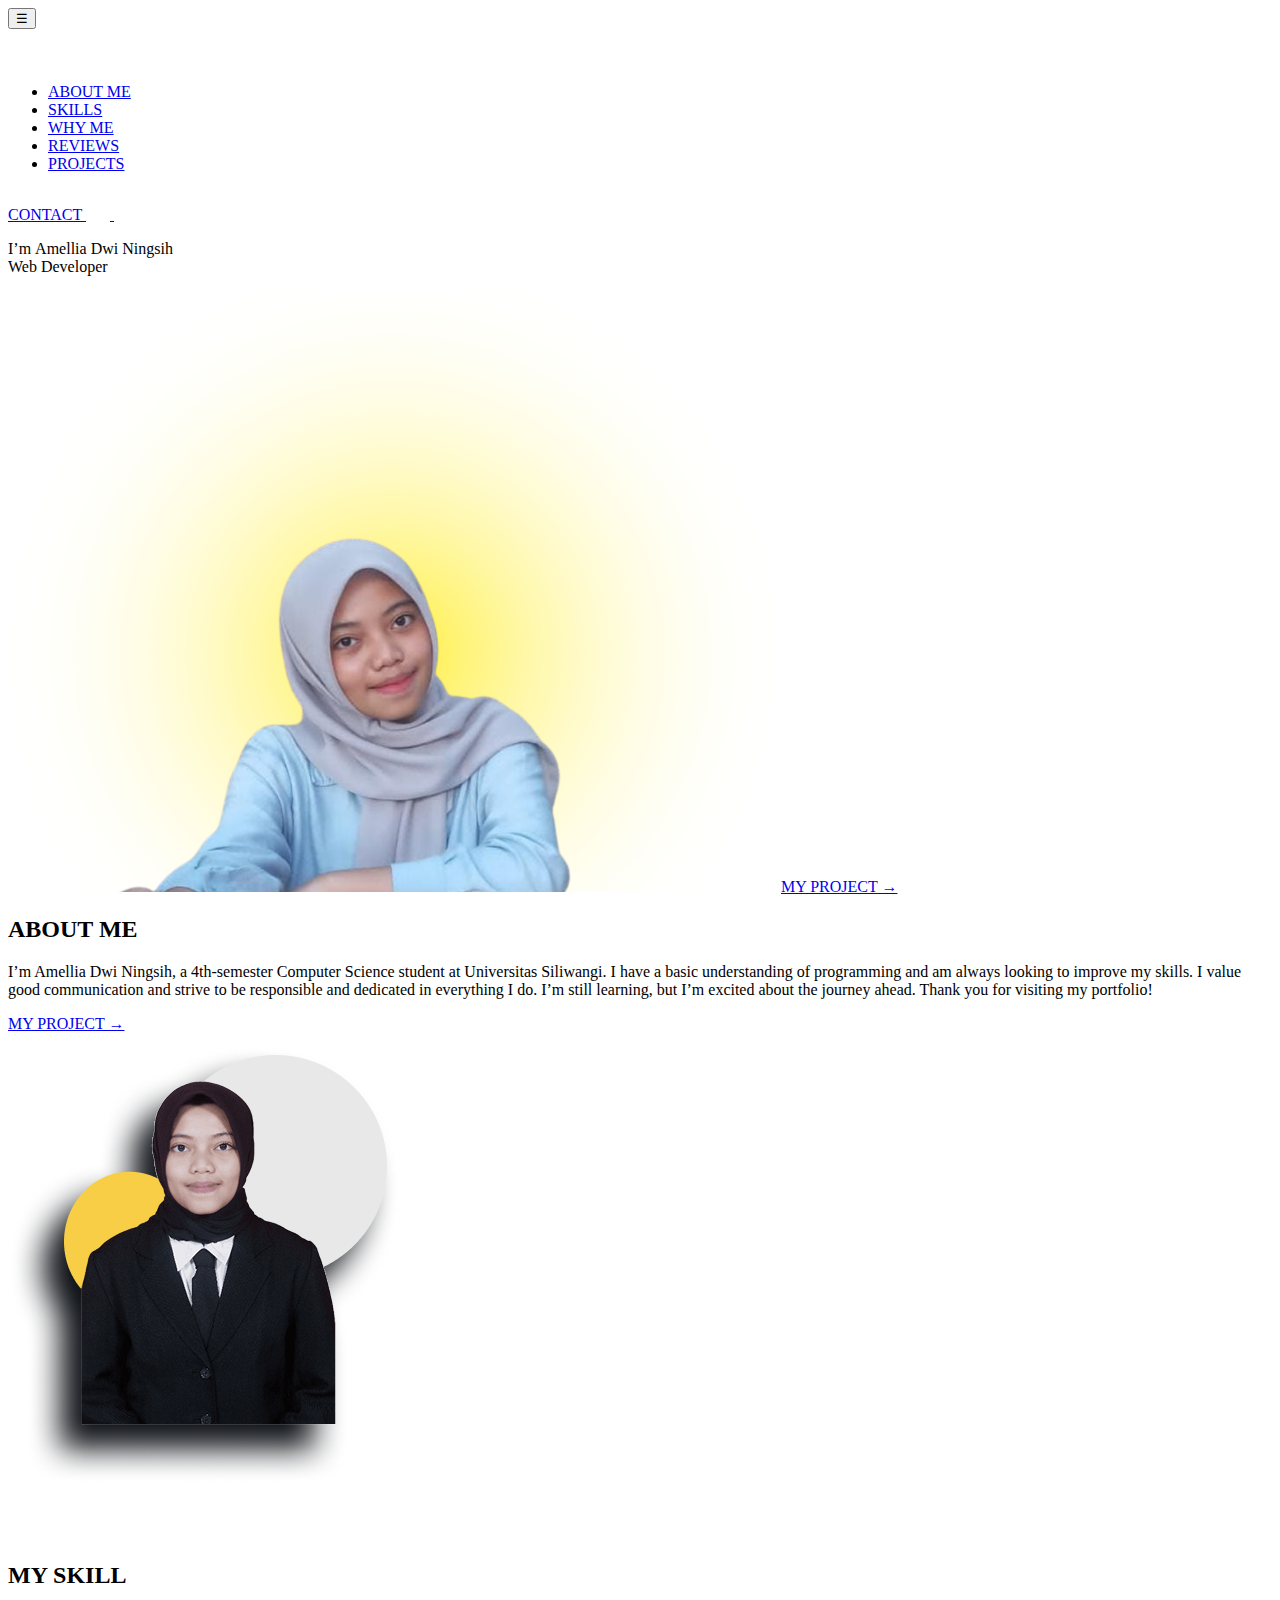
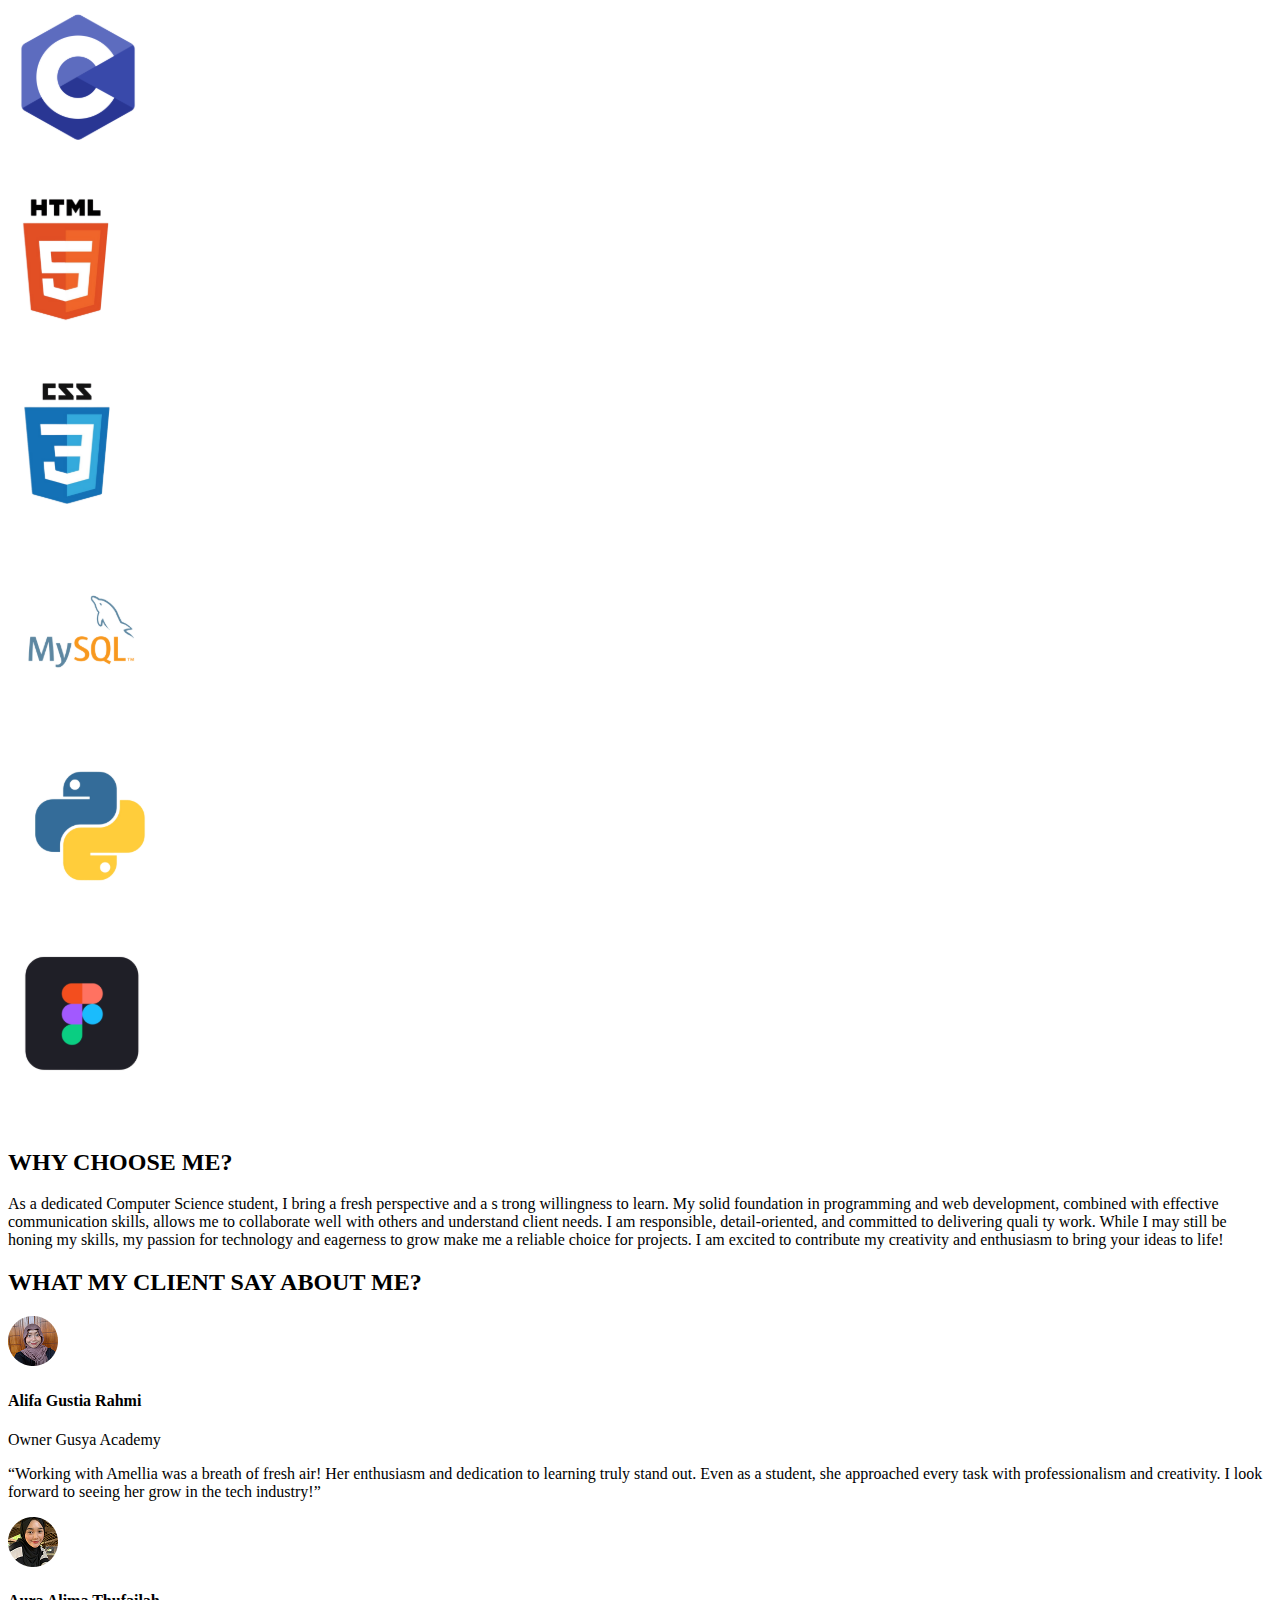
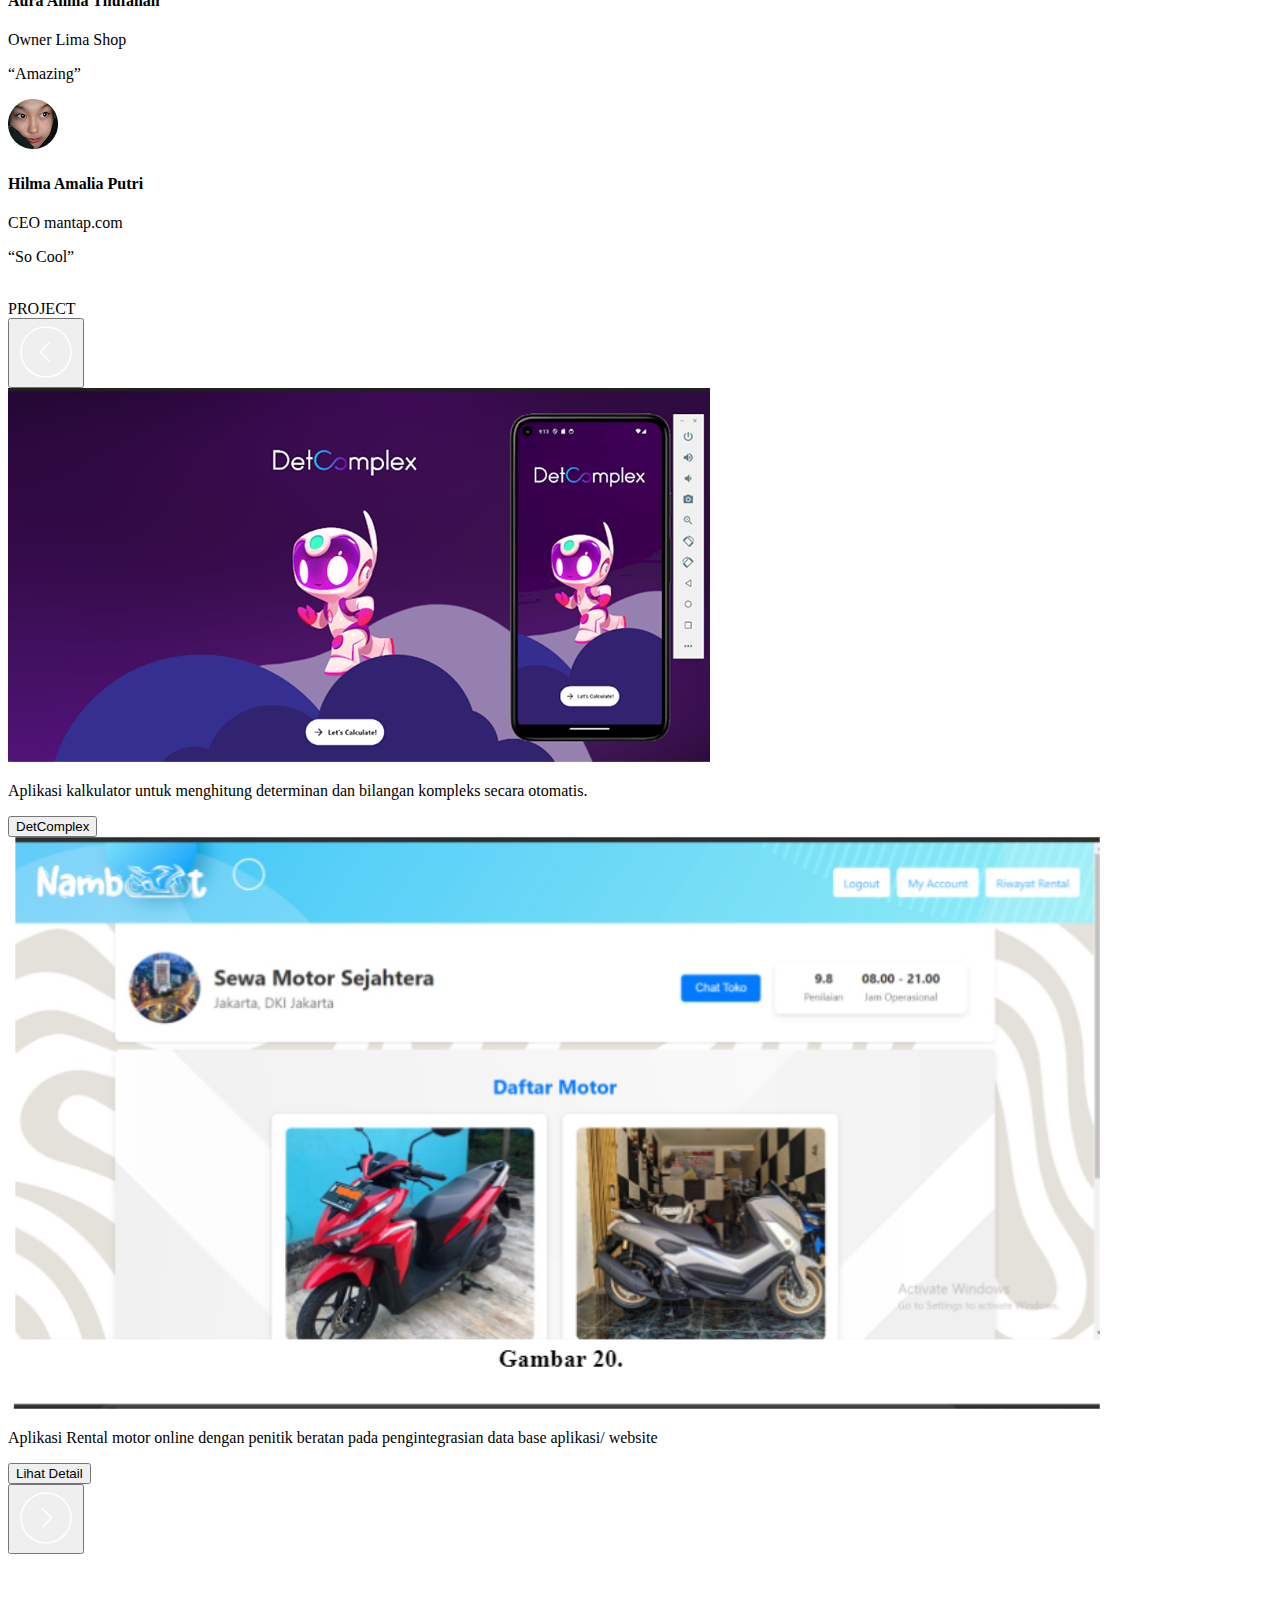
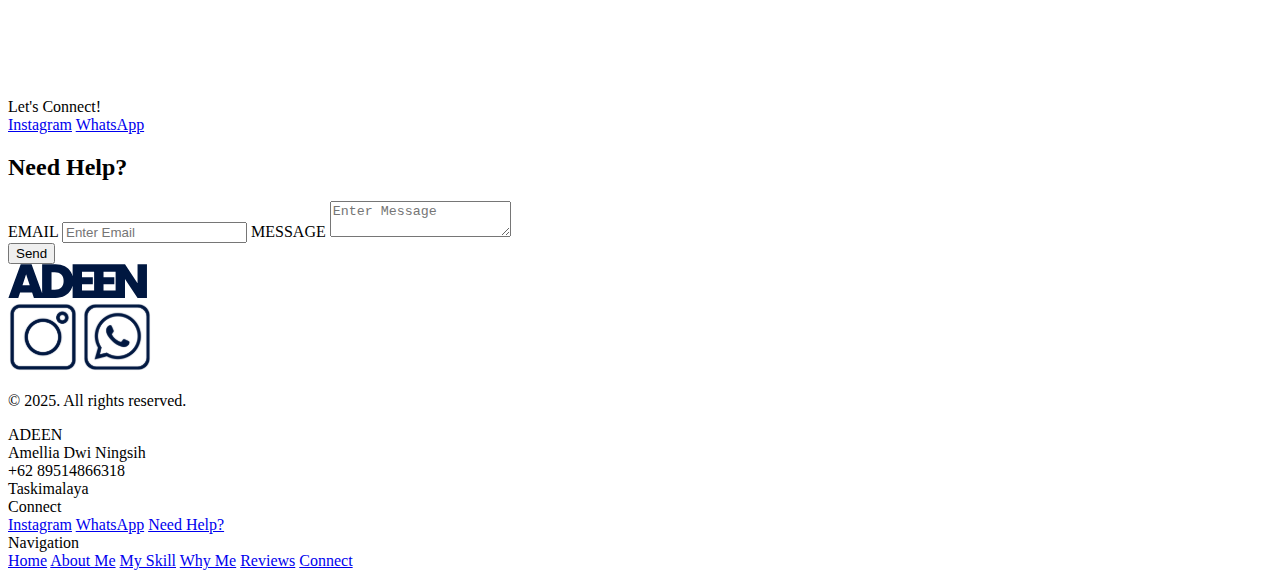
==== commit 41e2c6c5: "Update index.html" ====
--- a/index.html
+++ b/index.html
@@ -4,30 +4,25 @@
     <meta charset="UTF-8" />
     <meta name="viewport" content="width=device-width, initial-scale=1.0" />
     <title>Portofolio Amelia</title>
-    <link rel="stylesheet" href="styles.css" />
+    <link rel="stylesheet" href="css/styles.css" />
+    <link rel="stylesheet" href="css/swiper-bundle.min.css" />
   </head>
   <body>
     <header>
       <nav>
-        <button class="menu-toggle" aria-label="Toggle Menu">
+        <button class="menu-toggle" id="nav-toggle"aria-label="Toggle Menu">
           &#9776;
           <!-- Simbol hamburger -->
         </button>
         <div class="logo-nav">
           <img src="gambar/logoADEENwhite.svg" alt="ADEEN Logo" />
         </div>
-        <ul class="nav-menu">
-          <li class="list-nav-menu">
-            <a href="#about">ABOUT ME</a>
-          </li>
-          <li class="list-nav-menu"><a href="#skills">SKILLS</a></li>
-          <li class="list-nav-menu"><a href="#why-me">WHY ME</a></li>
-          <li class="list-nav-menu">
-            <a href="#reviews">REVIEWS</a>
-          </li>
-          <li class="list-nav-menu">
-            <a href="#projects">PROJECTS</a>
-          </li>
+        <ul class="nav-menu" id="nav-menu">
+          <li class="list-nav-menu"><a href="#about" class="nav_link">ABOUT ME</a></li>
+          <li class="list-nav-menu"><a href="#skills" class="nav_link">SKILLS</a></li>
+          <li class="list-nav-menu"><a href="#why-me" class="nav_link">WHY ME</a></li>
+          <li class="list-nav-menu"><a href="#reviews" class="nav_link">REVIEWS</a></li>
+          <li class="list-nav-menu"><a href="#projects" class="nav_link">PROJECTS</a></li>
         </ul>
         <a href="#connect" class="contact-button list-nav-menu">
           CONTACT
@@ -38,8 +33,6 @@
         </a>
       </nav>
     </header>
-
-    <!-- <script src="script.js"></script> -->
 
     <!-- Home -->
     <section id="home">
@@ -181,7 +174,11 @@
               </div>
               <div class="project-card">
                 <img src="gambar/namboot1.png" alt="Project 2" />
-                <p class="project-description">Deskripsi proyek kedua.</p>
+                <p class="project-description">Aplikasi Rental motor
+                  online dengan penitik
+                  beratan pada
+                  pengintegrasian data
+                  base aplikasi/ website</p>
                 <button class="button">Lihat Detail</button>
               </div>
             </div>
@@ -195,6 +192,7 @@
         </div>
       </div>
     </section>
+
 
     <!-- Connect -->
     <br /><br /><br /><br />
@@ -274,5 +272,7 @@
         </div>
       </div>
     </footer>
+
+    <script src="js/script.js"></script>
   </body>
 </html>
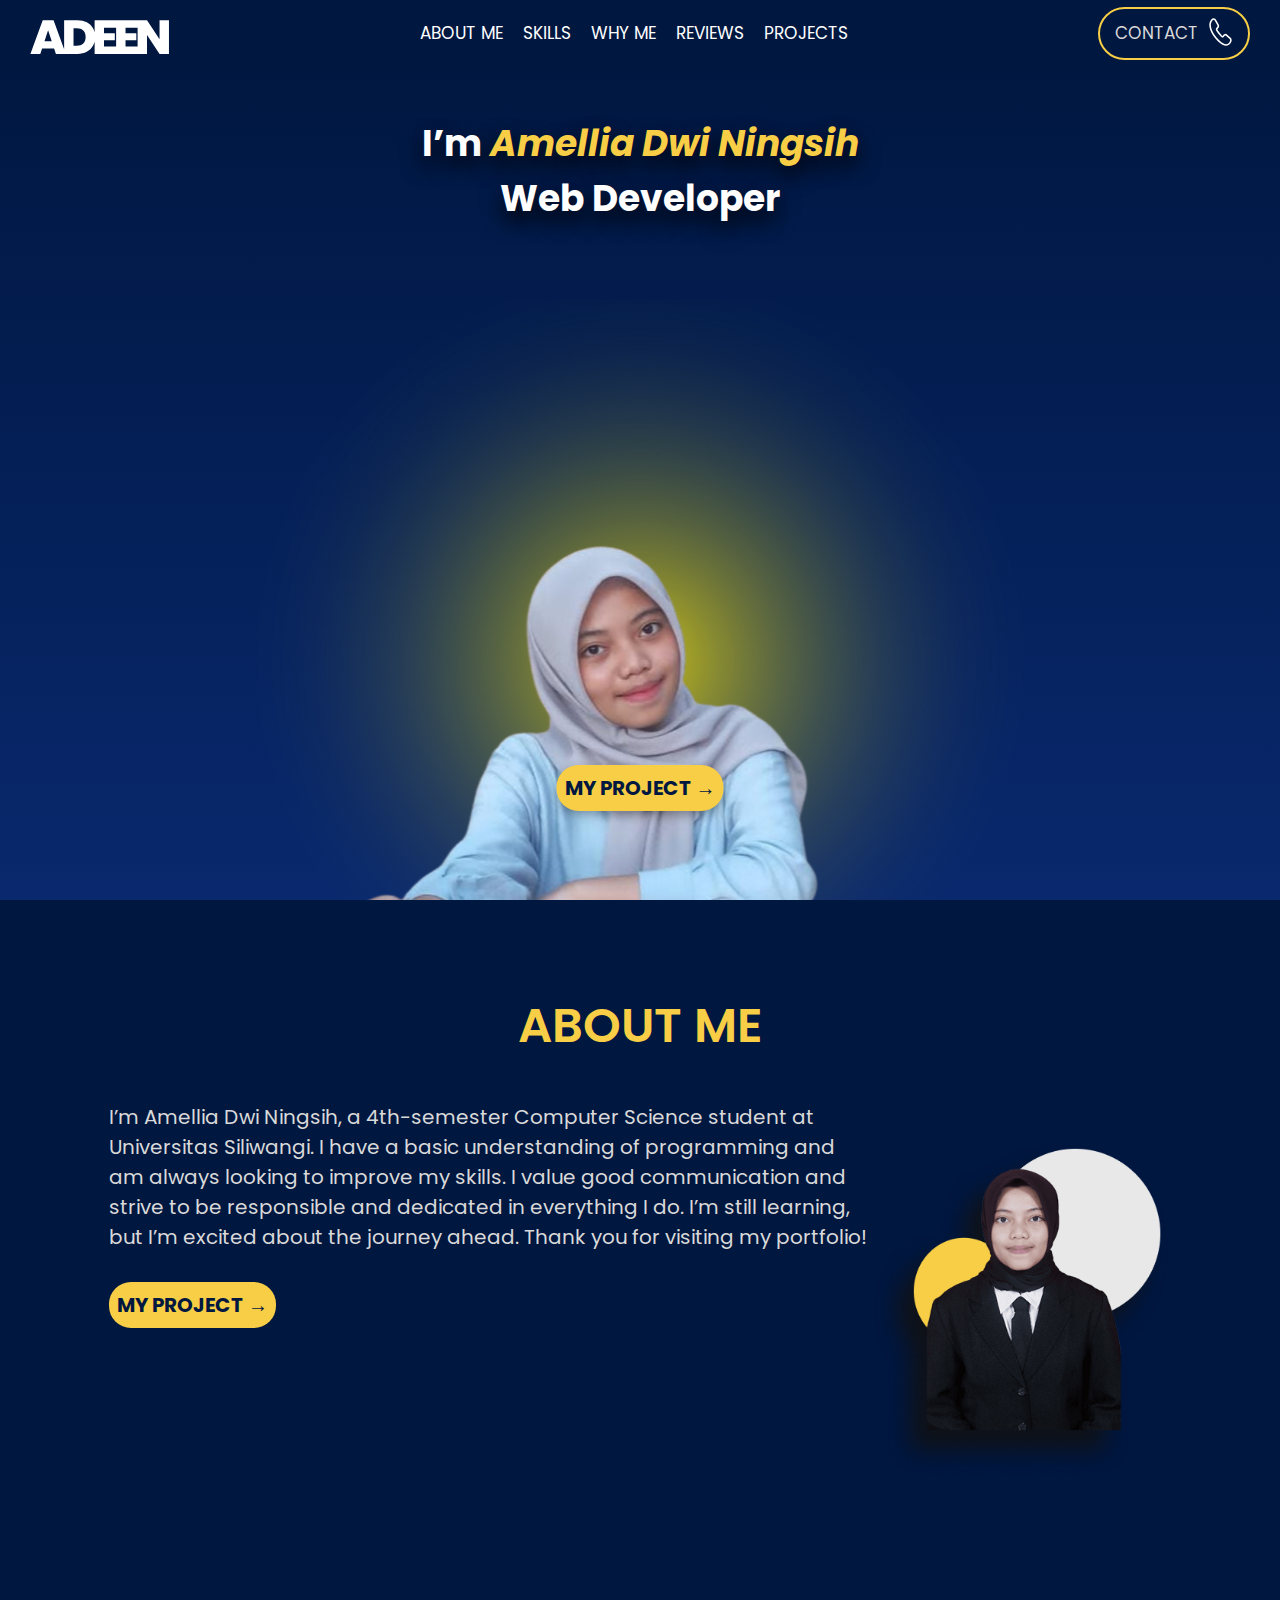
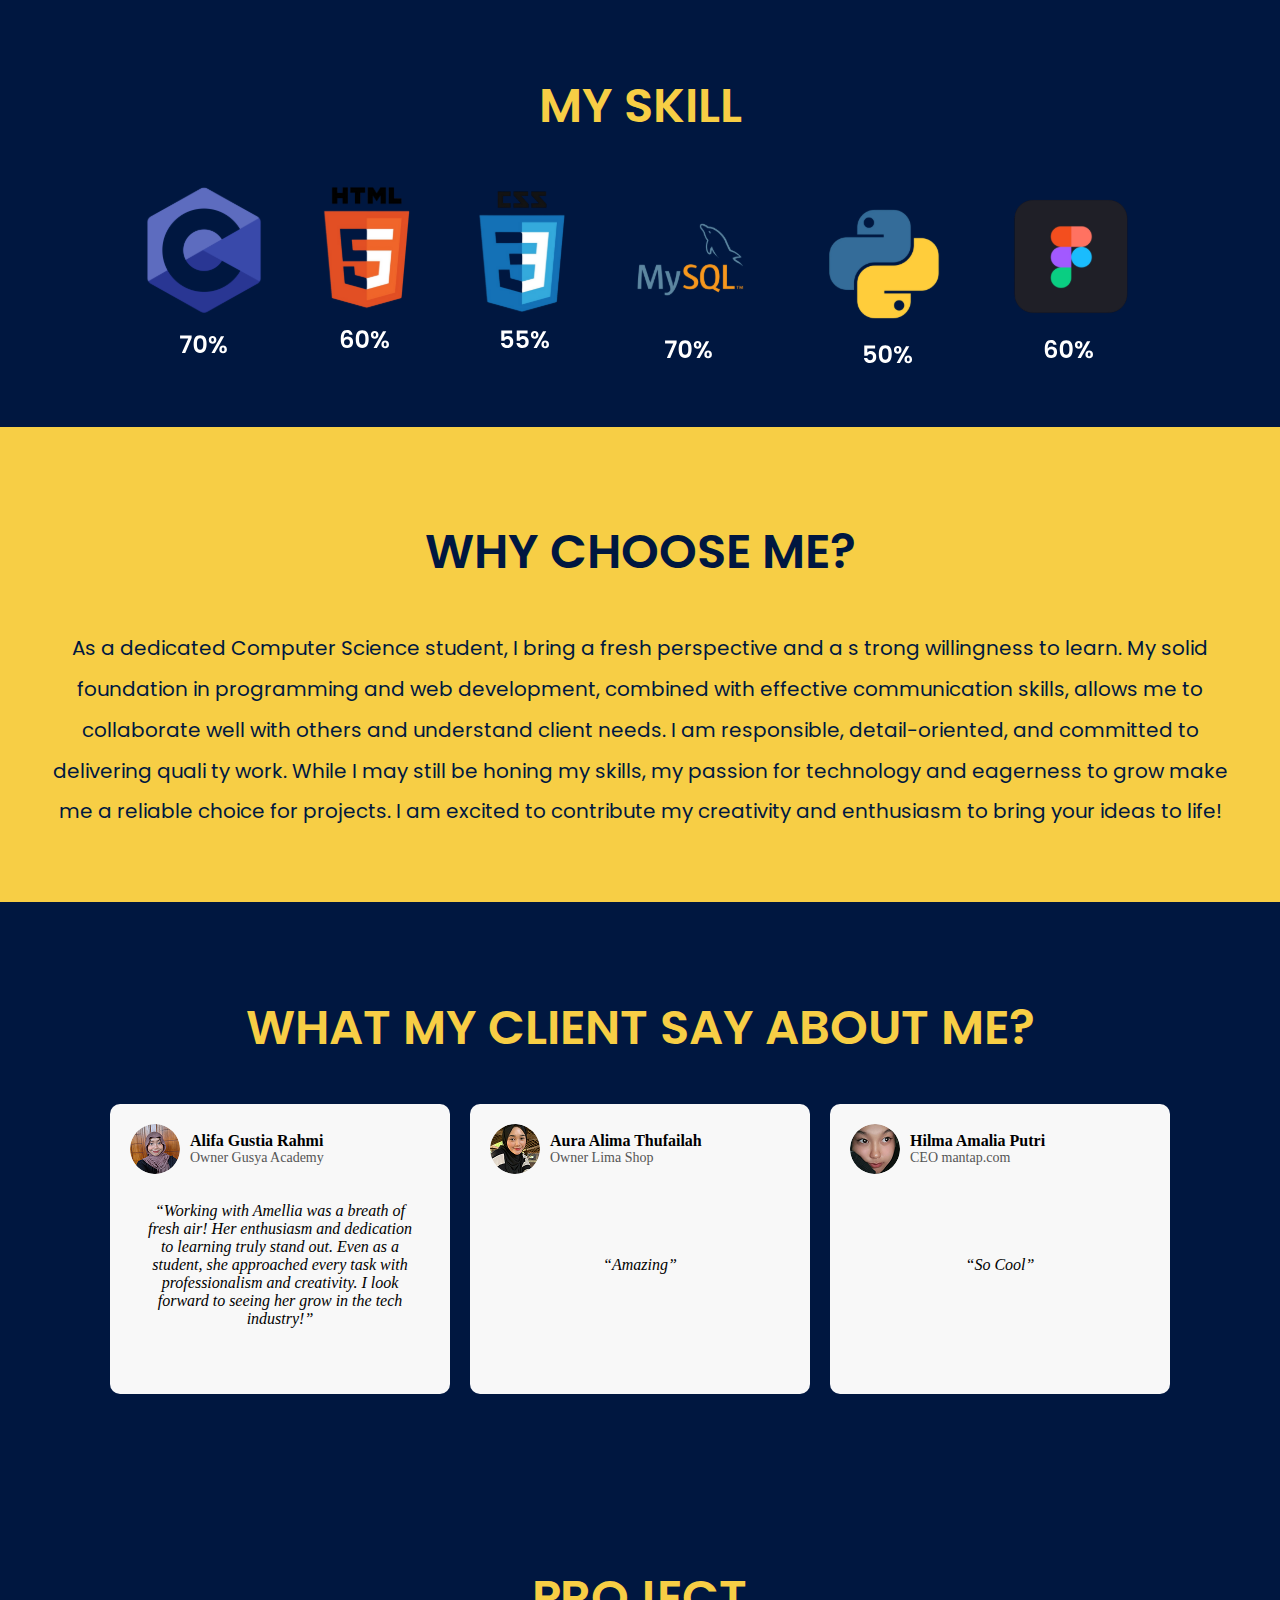
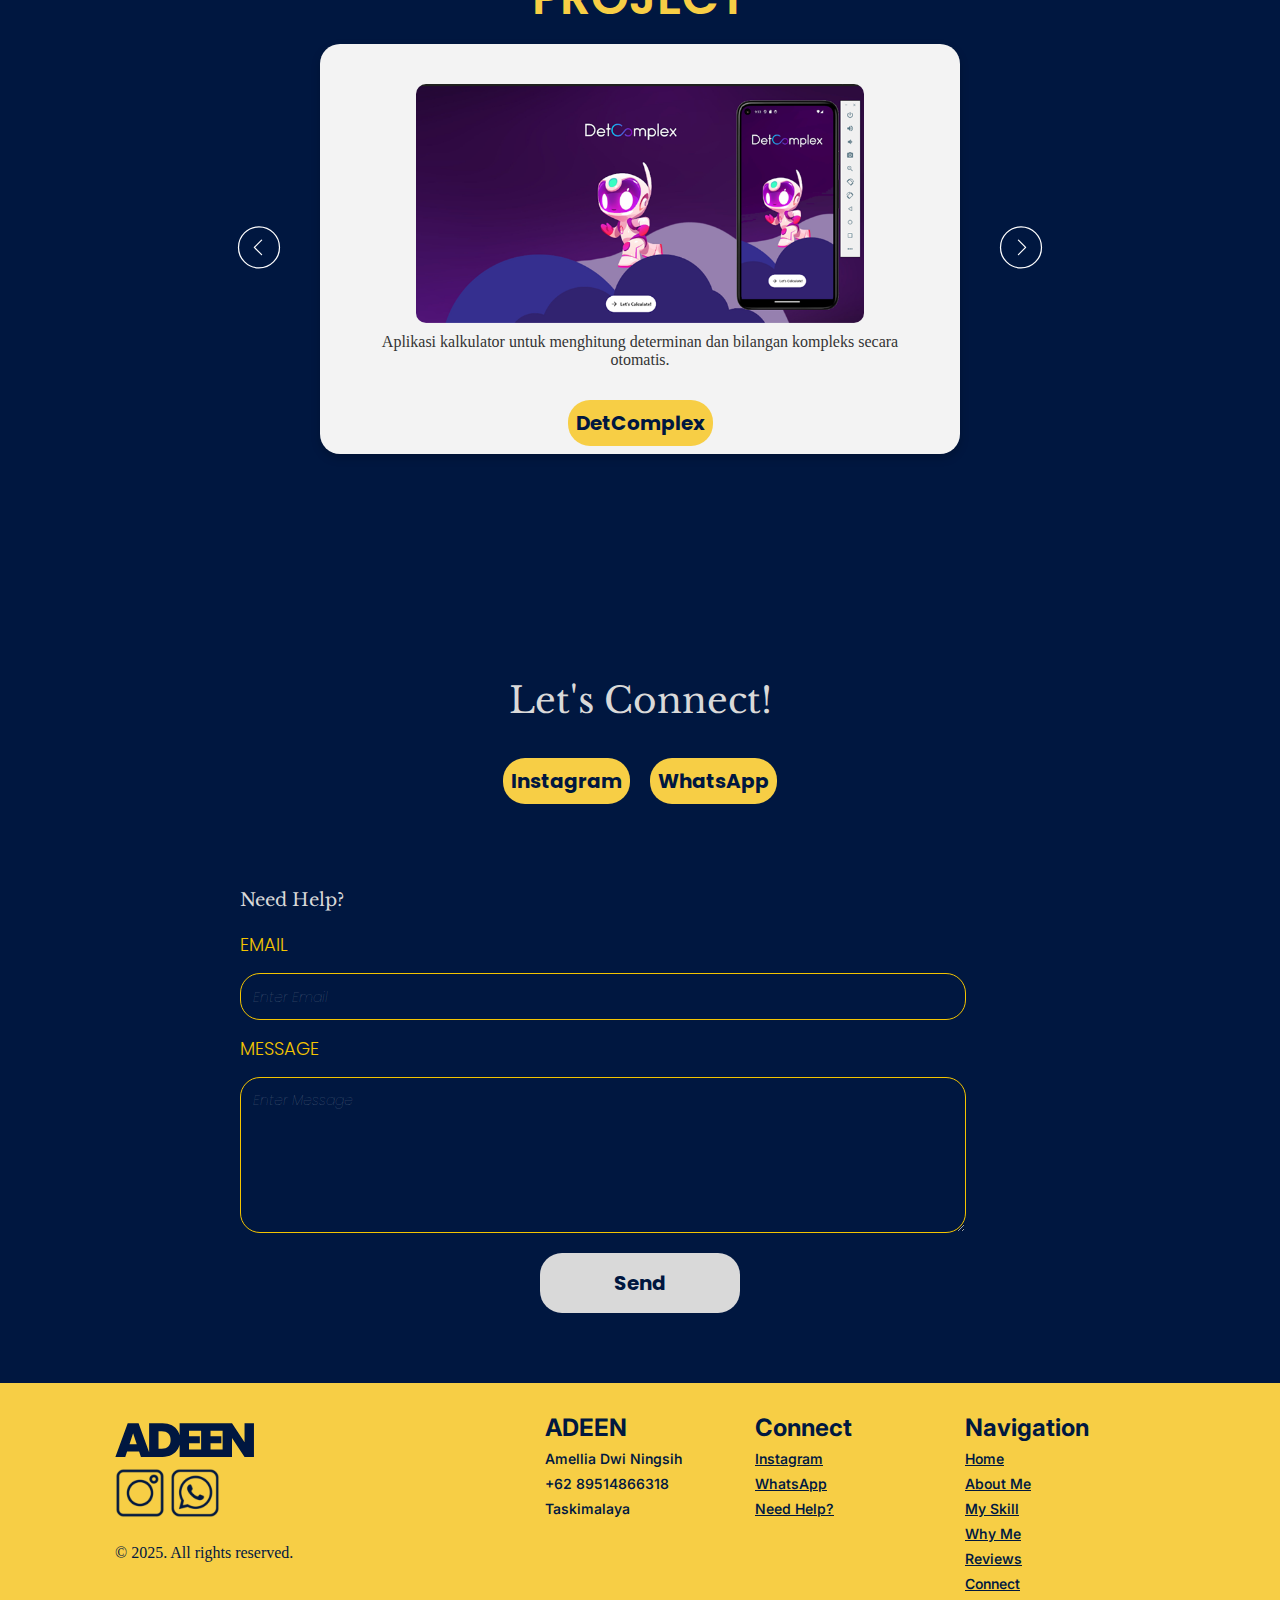
==== commit f7fdb554: "Update index.html" ====
--- a/index.html
+++ b/index.html
@@ -4,8 +4,7 @@
     <meta charset="UTF-8" />
     <meta name="viewport" content="width=device-width, initial-scale=1.0" />
     <title>Portofolio Amelia</title>
-    <link rel="stylesheet" href="css/styles.css" />
-    <link rel="stylesheet" href="css/swiper-bundle.min.css" />
+    <link rel="stylesheet" href="styles.css" />
   </head>
   <body>
     <header>
@@ -273,6 +272,6 @@
       </div>
     </footer>
 
-    <script src="js/script.js"></script>
+    <script src="script.js"></script>
   </body>
 </html>
--- a/styles.css
+++ b/styles.css
@@ -0,0 +1,833 @@
+@import url("https://fonts.googleapis.com/css?family=Poppins:700,600,700italic,300,800,500,400|Baskervville:400,400italic|Libre+Baskerville:400|Inter:500,700");
+
+/* font */
+
+/* ================= */
+/* BUTTON */
+/* ================= */
+.button {
+  font-size: 20px;
+  font-family: "Poppins", Helvetica;
+  font-weight: 700;
+  color: #001740;
+  background-color: #f7ce45;
+  border-radius: 22px;
+  padding: 8px;
+  display: inline-flex;
+  align-items: center;
+  justify-content: center;
+  gap: 5px;
+  overflow: hidden;
+  text-align: center;
+  line-height: normal;
+  text-decoration: none;
+  border: none;
+  cursor: pointer;
+  transition: background-color 0.3s ease;
+}
+
+.button:hover {
+  background-color: #e0a800;
+  transform: scale(1.1);
+  box-shadow: 0px 4px 10px rgba(0, 0, 0, 0.2);
+}
+
+.button:active {
+  transform: scale(0.95);
+}
+
+#home .button {
+  position: absolute;
+  top: 85%;
+  left: 50%;
+  transform: translateX(-50%);
+  box-shadow: 0px 4px 10px rgba(0, 0, 0, 0.3);
+  z-index: 5;
+}
+
+#about .button {
+  width: fit-content;
+  float: left;
+  margin-left: 0;
+}
+
+#projects .button {
+  margin-top: 15px;
+  margin-bottom: 20px;
+}
+
+#faq .button {
+  background-color: #d9d9d9;
+  position: relative;
+  white-space: nowrap;
+  width: fit-content;
+  padding: 15px 25px;
+  min-width: 200px;
+}
+
+/* ============== */
+/* TITTLE MENU*/
+/* ============== */
+.list-nav-menu {
+  color: #d9d9d9;
+  font-family: "Poppins", Helvetica;
+  font-size: 17px;
+  font-style: normal;
+  font-weight: 400;
+  line-height: 1.5;
+  margin-top: -10px;
+  transition: color 0.3s ease, transform 0.2s ease, text-shadow 0.3s ease;
+  text-decoration: none;
+}
+
+.next:hover,
+.prev:hover,
+.list-nav-menu:hover {
+  color: #ffffff;
+  text-shadow: 0px 0px 10px rgba(255, 255, 255, 0.7); /* Efek glow */
+  transform: scale(1.05);
+}
+
+.list-nav-menu:active {
+  color: #ffcc00;
+  transform: scale(0.95);
+}
+
+.tittle-nav-menu {
+  color: #f7ce45;
+  font-family: "Poppins", Helvetica;
+  font-size: 48px;
+  font-style: normal;
+  font-weight: 600;
+}
+
+#why-me .tittle-nav-menu {
+  color: #001740;
+}
+
+.tittle-footer-menu {
+  color: #001840;
+  font-family: "Inter", Helvetica;
+  font-size: 24px;
+  font-style: normal;
+  font-weight: 700;
+  padding: 0;
+}
+
+/* =============== */
+/* BODY */
+
+body,
+html {
+  overflow-x: hidden;
+  width: 100%;
+  margin: 0;
+  padding: 0;
+  background: #001740;
+  background-size: cover;
+  background-position: center;
+}
+
+/* ============== */
+/* HEADER/NAV */
+
+header {
+  background: #001740;
+  color: white;
+  padding: 15px 0;
+  text-align: center;
+  position: fixed;
+  width: 100%;
+  height: 40px;
+  top: 0;
+  z-index: 1000;
+}
+
+nav {
+  display: flex;
+  justify-content: space-between;
+  align-items: center;
+  gap: 150px;
+  padding: 0px 30px;
+}
+
+.menu-toggle {
+  display: none;
+  background: none;
+  border: none;
+  font-size: 30px;
+  cursor: pointer;
+  color: white;
+  z-index: 1100;
+  position: relative;
+}
+
+.show-menu {
+  top: 3rem;
+}
+
+.nav-menu {
+  list-style: none;
+  display: flex;
+  gap: 20px;
+  padding: 0;
+}
+
+.nav-menu li a {
+  color: white;
+  text-decoration: none;
+  white-space: nowrap;
+}
+
+.contact-button {
+  display: inline-flex;
+  justify-content: center;
+  align-items: center;
+  background: transparent;
+  padding: 10px 15px;
+  border-radius: 100px;
+  text-decoration: none;
+  border: 2px solid #f7ce45;
+}
+
+.contact-button:hover {
+  background: #e0a800;
+  color: #001740;
+}
+
+.phone-icon {
+  width: 25px;
+  height: auto;
+  margin-left: 10px;
+  margin-top: -3px;
+}
+
+.phone-toggle {
+  display: none;
+  background: none;
+  border: none;
+  cursor: pointer;
+  z-index: 1100;
+  position: relative;
+}
+
+#home {
+  width: 100%;
+  height: 100vh;
+  background: linear-gradient(180deg, #001740 6%, rgba(29, 80, 215, 0.3) 100%);
+  padding-top: 0px;
+  flex-direction: column;
+  align-items: center;
+  justify-content: center;
+  text-align: center;
+  overflow: hidden; 
+}
+
+.home-tittle-shadow {
+  font-family: "Poppins", Helvetica;
+  font-size: 36px;
+  position: absolute;
+  left: 50%;
+  transform: translateX(-50%);
+  top: 80px;
+  text-shadow: 0px 10px 21.7px #000000;
+  max-width: 80%;
+  width: max-content;
+  text-align: center;
+  z-index: 2;
+  transition: font-size 0.5s ease-in-out;
+}
+
+.htittle-white {
+  color: #ffffff;
+  font-style: normal;
+  font-weight: 700;
+}
+
+.htittle-yellow {
+  color: #f7ce45;
+  font-style: italic;
+  font-weight: 700;
+}
+
+#home img {
+  background-color: transparent;
+  height: 600px;
+  left: 50%;
+  position: absolute;
+  bottom: 0;
+  width: 769px;
+  transform: translateX(-50%);
+  opacity: 1;
+  transition: width 0.5s ease-in-out, height 0.5s ease-in-out;
+}
+
+#about,
+#skills {
+  display: flex;
+  align-items: flex-start;
+  padding: 50px;
+  text-align: center;
+  background-color: #001740;
+  color: white;
+  justify-content: center;
+}
+
+.about-container {
+  max-width: 1200px;
+  width: 90%;
+  display: flex;
+  flex-direction: column;
+  align-items: center;
+  justify-content: center;
+}
+
+.about-content {
+  display: flex;
+  justify-content: flex-start;
+  align-items: flex-start;
+  width: 100%;
+  gap: 0;
+  flex-wrap: wrap;
+}
+
+.about-text {
+  flex: 1;
+  min-width: 300px;
+  text-align: left;
+  padding-bottom: 20px;
+}
+
+.descriptme {
+  background-color: transparent;
+  color: #d9d9d9;
+  font-family: "Poppins", Helvetica;
+  font-size: 20px;
+  font-weight: 400;
+  line-height: 1.5;
+  padding-bottom: 30px;
+  margin: 0;
+}
+
+.about-image {
+  flex-shrink: 0;
+  display: flex;
+  justify-content: center;
+  align-items: center;
+  margin-top: 30px;
+}
+
+.about-image img {
+  width: 300px;
+  height: auto;
+  border-radius: 10px;
+  object-fit: cover;
+}
+
+#why-me {
+  padding: 50px;
+  text-align: center;
+  background-color: #f7ce45;
+  color: #002147;
+}
+
+.descript-skill {
+  background-color: transparent;
+  color: #001840;
+  font-family: "Poppins", Helvetica;
+  font-size: 20px;
+  font-style: normal;
+  font-weight: 400;
+  letter-spacing: 0px;
+  line-height: 40.8px;
+  text-align: center;
+}
+
+.skill-icon img {
+}
+
+.skills-container {
+  max-width: 100%;
+  width: max-content;
+  display: flex;
+  flex-wrap: wrap;
+  gap: 35px;
+  margin: auto;
+  justify-content: center;
+  transform: scale 0.5s ease-in-out;
+  transform-origin: center;
+}
+
+.frame-skill-container {
+  display: flex;
+  flex-direction: column;
+  align-items: center;
+  justify-content: center;
+}
+
+#reviews {
+  padding: 50px;
+  text-align: center;
+}
+
+.testimonials {
+  display: flex;
+  gap: 20px;
+  justify-content: center;
+  flex-direction: row;
+}
+
+.testimonial {
+  background: #f8f8f8;
+  height: 250px;
+  min-height: 250px;
+  padding: 20px;
+  border-radius: 10px;
+  width: 300px;
+  text-align: left;
+  display: flex;
+  flex-direction: column;
+  align-items: flex-start;
+  justify-content: space-between;
+  position: relative;
+}
+
+.testimonial .info-container {
+  display: flex;
+  align-items: center;
+  gap: 10px;
+}
+
+.testimonial img {
+  width: 50px;
+  height: 50px;
+  border-radius: 50%;
+  object-fit: cover;
+}
+
+.info h4 {
+  margin: 0;
+  font-size: 16px;
+}
+
+.info p {
+  margin: 0;
+  font-size: 14px;
+  color: #555;
+}
+
+.quote {
+  font-style: italic;
+  text-align: center;
+  position: absolute;
+  top: 50%;
+  left: 50%;
+  transform: translate(-50%, -50%);
+  width: 80%;
+}
+
+.project-frame-container {
+  display: flex;
+  flex-direction: column;
+  align-items: center;
+  justify-content: center;
+}
+.project-container {
+  display: flex;
+  align-items: center;
+  justify-content: center;
+  gap: 30px;
+  transform: scale 0.5 ease-in-out;
+  transform-origin: center;
+}
+.project-tittle {
+  text-align: center;
+  color: #f7ce45;
+  font-family: "Poppins", Helvetica;
+  font-size: 48px;
+  font-style: normal;
+  font-weight: 600;
+  margin-bottom: 10px;
+  padding-top: 100px;
+}
+
+.project-slider {
+  position: relative;
+  width: 600px;
+  height: 370px;
+  margin: auto;
+  overflow: hidden;
+  background-color: #f3f3f3;
+  border-radius: 20px;
+  padding: 20px;
+  box-shadow: 0 4px 10px rgba(0, 0, 0, 0.2);
+}
+
+.project-wrapper {
+  display: flex;
+  transition: transform 0.5s ease-in-out;
+  width: 100%;
+}
+
+.project-card {
+  min-width: 100%;
+  text-align: center;
+  padding: 20px;
+  box-sizing: border-box;
+}
+
+.project-description {
+  margin-top: 10px;
+  font-size: 16px;
+  color: #333;
+}
+
+.prev,
+.next {
+  background-color: transparent;
+  border: none;
+  cursor: pointer;
+  z-index: 10;
+  position: relative;
+}
+
+.prev img,
+.next img {
+  width: 50px;
+  height: 50px;
+}
+
+.project-card img {
+  max-width: 80%;
+  height: auto;
+  display: block;
+  margin: 0 auto;
+  border-radius: 10px;
+  object-fit: contain;
+}
+
+.container-lets {
+  display: flex;
+  flex-direction: column;
+  align-items: center;
+  justify-content: center;
+  gap: 15px;
+}
+
+.lets-tittle {
+  color: #d9d9d9;
+  font-family: "Libre Baskerville", Helvetica;
+  font-size: 36px;
+  font-weight: 400;
+  margin-bottom: 20px;
+  padding-top: 80px;
+}
+
+.connect-buttons-container {
+  display: flex;
+  justify-content: center;
+  gap: 20px;
+}
+
+#faq {
+  background-color: #001740;
+  padding: 50px 20px;
+  text-align: center;
+  justify-content: center;
+}
+
+.faq-container {
+  display: flex;
+  flex-direction: column;
+  align-items: left;
+  justify-content: center;
+  width: 80%;
+  max-width: 800px;
+  margin: 0 auto;
+  padding: 20px;
+  text-align: center;
+}
+.faq-title {
+  color: #d9d9d9;
+  font-family: "Libre Baskerville", Helvetica;
+  font-size: 18px;
+  font-weight: 400;
+  margin-bottom: 20px;
+  margin-left: 0px;
+  text-align: left;
+}
+
+.faq-form {
+  max-width: 700px;
+  margin-left: 0px;
+  display: flex;
+  flex-direction: column;
+  gap: 15px;
+  align-items: flex-start;
+  position: relative;
+}
+
+.faq-form label {
+  text-align: left;
+  color: #f4c400;
+  font-family: "Poppins", Helvetica;
+  font-size: 18px;
+  font-weight: 300;
+}
+
+.faq-form input,
+.faq-form textarea {
+  width: 100%;
+  padding: 12px;
+  border: 1px solid #f4c400;
+  background-color: transparent;
+  border-radius: 20px;
+  font-size: 18px;
+  color: #ffffff;
+}
+
+.faq-form input::placeholder,
+.faq-form textarea::placeholder {
+  color: rgba(255, 255, 255, 0.3);
+  font-family: "Poppins", Helvetica;
+  font-size: 14px;
+  font-style: normal;
+  font-weight: 100;
+  font-style: italic;
+}
+
+.faq-form textarea {
+  min-height: 130px;
+}
+
+form {
+  padding-bottom: 20px;
+}
+
+footer {
+  width: 100%;
+  background-color: #f7ce45;
+  color: #001740;
+  text-align: center;
+  padding: 20px 0;
+  position: relative;
+  bottom: 0;
+  left: 0;
+}
+
+.footer-container {
+  display: flex;
+  justify-content: space-around;
+  width: 100%;
+  margin: 0 auto;
+}
+
+.footer-col {
+  align-items: flex-start;
+  background-color: transparent;
+  display: flex;
+  flex-direction: column;
+  position: relative;
+  width: 200px;
+  gap: 10px;
+}
+
+.logo {
+  padding-top: 20px;
+}
+
+.social-icons {
+  align-items: center;
+  background-color: transparent;
+  display: inline-flex;
+  flex: 0 0 auto;
+  gap: 5px;
+  margin-top: -3px;
+}
+
+.soc-logo {
+  width: 50px;
+}
+
+.frame-nav-footbar {
+  align-items: flex-start;
+  background-color: transparent;
+  display: flex;
+  gap: 10px;
+  margin-top: 10px;
+}
+.frame-nav-footbar .footer-col a,
+.frame-nav-footbar .footer-col div:not(.tittle-footer-menu) {
+  color: #001840;
+  font-family: "Inter", Helvetica;
+  font-size: 14px;
+  font-style: normal;
+  font-weight: 550;
+  white-space: nowrap;
+  display: inline-flex;
+  flex: 0 0 auto;
+  margin-top: -2px;
+  position: relative;
+}
+
+@media (max-width: 1024px) {
+  header {
+    height: 30px;
+    justify-content: center;
+    align-items: center;
+  }
+
+  .menu-toggle {
+    display: block;
+    background: none;
+    border: none;
+    cursor: pointer;
+    z-index: 1100;
+    position: relative;
+  }
+
+  .logo-nav img {
+    height: 25px;
+  }
+
+  .nav-menu {
+    display: none;
+    flex-direction: column;
+    position: absolute;
+    top: 43px;
+    left: 0;
+    background: #001740;
+    width: 100%;
+    padding: 10px;
+  }
+
+  .nav-menu.show-menu {
+    display: flex;
+  }
+
+  .contact-button {
+    display: none;
+  }
+
+  .phone-toggle {
+    display: block;
+    width: 25px;
+    height: auto;
+  }
+
+  .home-tittle-shadow {
+    font-size: 30px;
+  }
+
+  #home img {
+    width: 700px;
+    height: auto;
+  }
+
+  .descriptme {
+    font-size: 18px;
+    line-height: 30px;
+  }
+
+  .about-text {
+    min-width: min-content;
+  }
+
+  .skill-icon {
+    flex: 0 1 calc(33.33% - 35px);
+  }
+
+  .skills-container {
+    max-width: 80%;
+    gap: 15px;
+  }
+
+  .descript-skill {
+    padding: 5%;
+    font-size: 16px;
+    line-height: 30px;
+  }
+
+  .testimonials {
+    flex-direction: column;
+    align-items: center;
+  }
+
+  .project-container {
+    transform: scale(0.7);
+  }
+
+  .footer-container {
+    flex-direction: column;
+    margin: 5%;
+  }
+
+  .frame-nav-footbar {
+    order: -1;
+    justify-content: space-between;
+  }
+
+  .tittle-nav-menu {
+    font-size: 35px;
+    padding-bottom: 0;
+  }
+
+  .project-tittle {
+    padding-bottom: 0;
+    font-size: 35px;
+  }
+
+  .lets-tittle {
+    font-size: 30px;
+    margin-bottom: 5px;
+    padding-top: 0px;
+  }
+}
+
+@media (max-width: 768px) {
+  .home-tittle-shadow {
+    font-size: 28px;
+  }
+
+  #home img {
+    width: 650px;
+    height: auto;
+  }
+
+  .skills-container {
+    transform: scale(0.7);
+  }
+
+  #projects .button {
+    transform: scale(0.7);
+    padding: 5px;
+    gap: 0%;
+  }
+
+  .project-container {
+    transform: scale(0.5);
+  }
+
+  .project-slider {
+    padding: 5px;
+  }
+
+  .footer-container {
+    flex-direction: row;
+    margin: 5%;
+  }
+
+  .frame-nav-footbar {
+    flex-direction: column;
+    gap: 40px;
+  }
+
+  .about-content {
+    flex-direction: column;
+  }
+
+  .about-image {
+    margin-top: -120px;
+    margin-left: 50%;
+  }
+}
